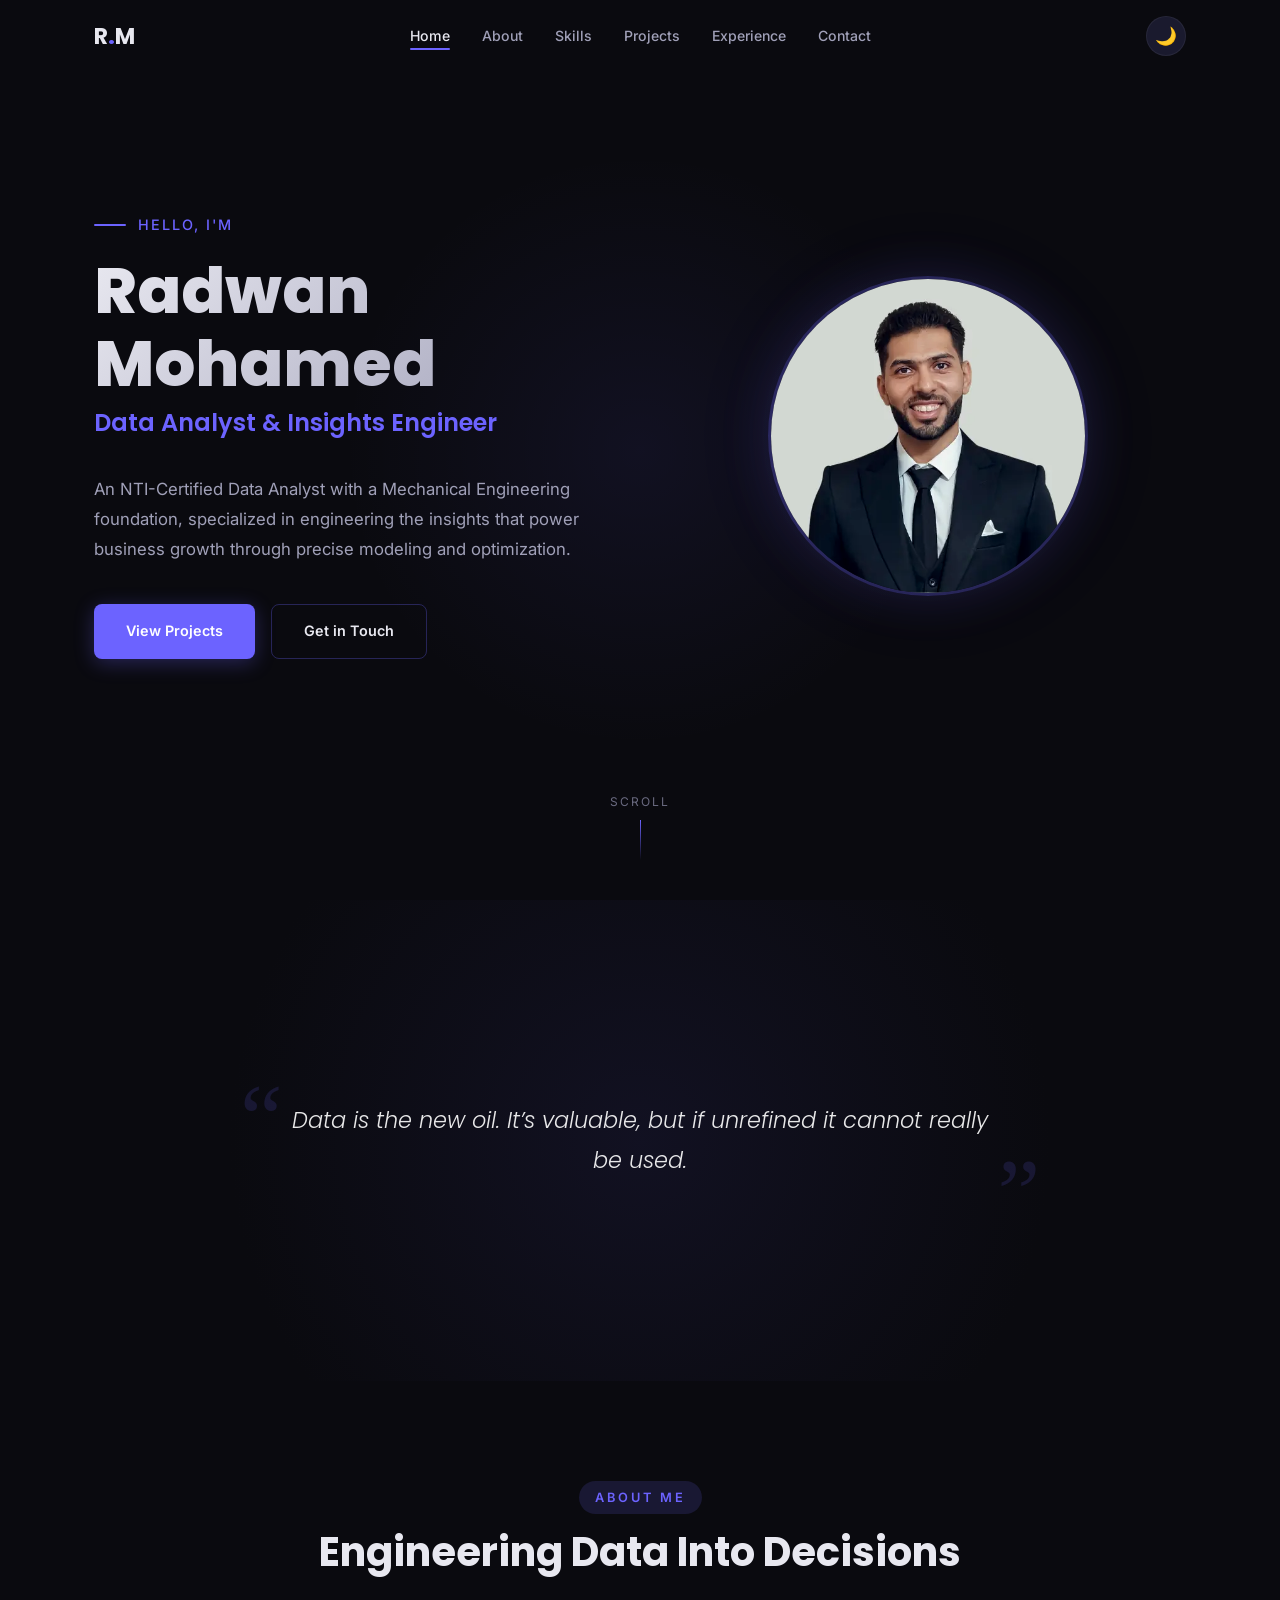
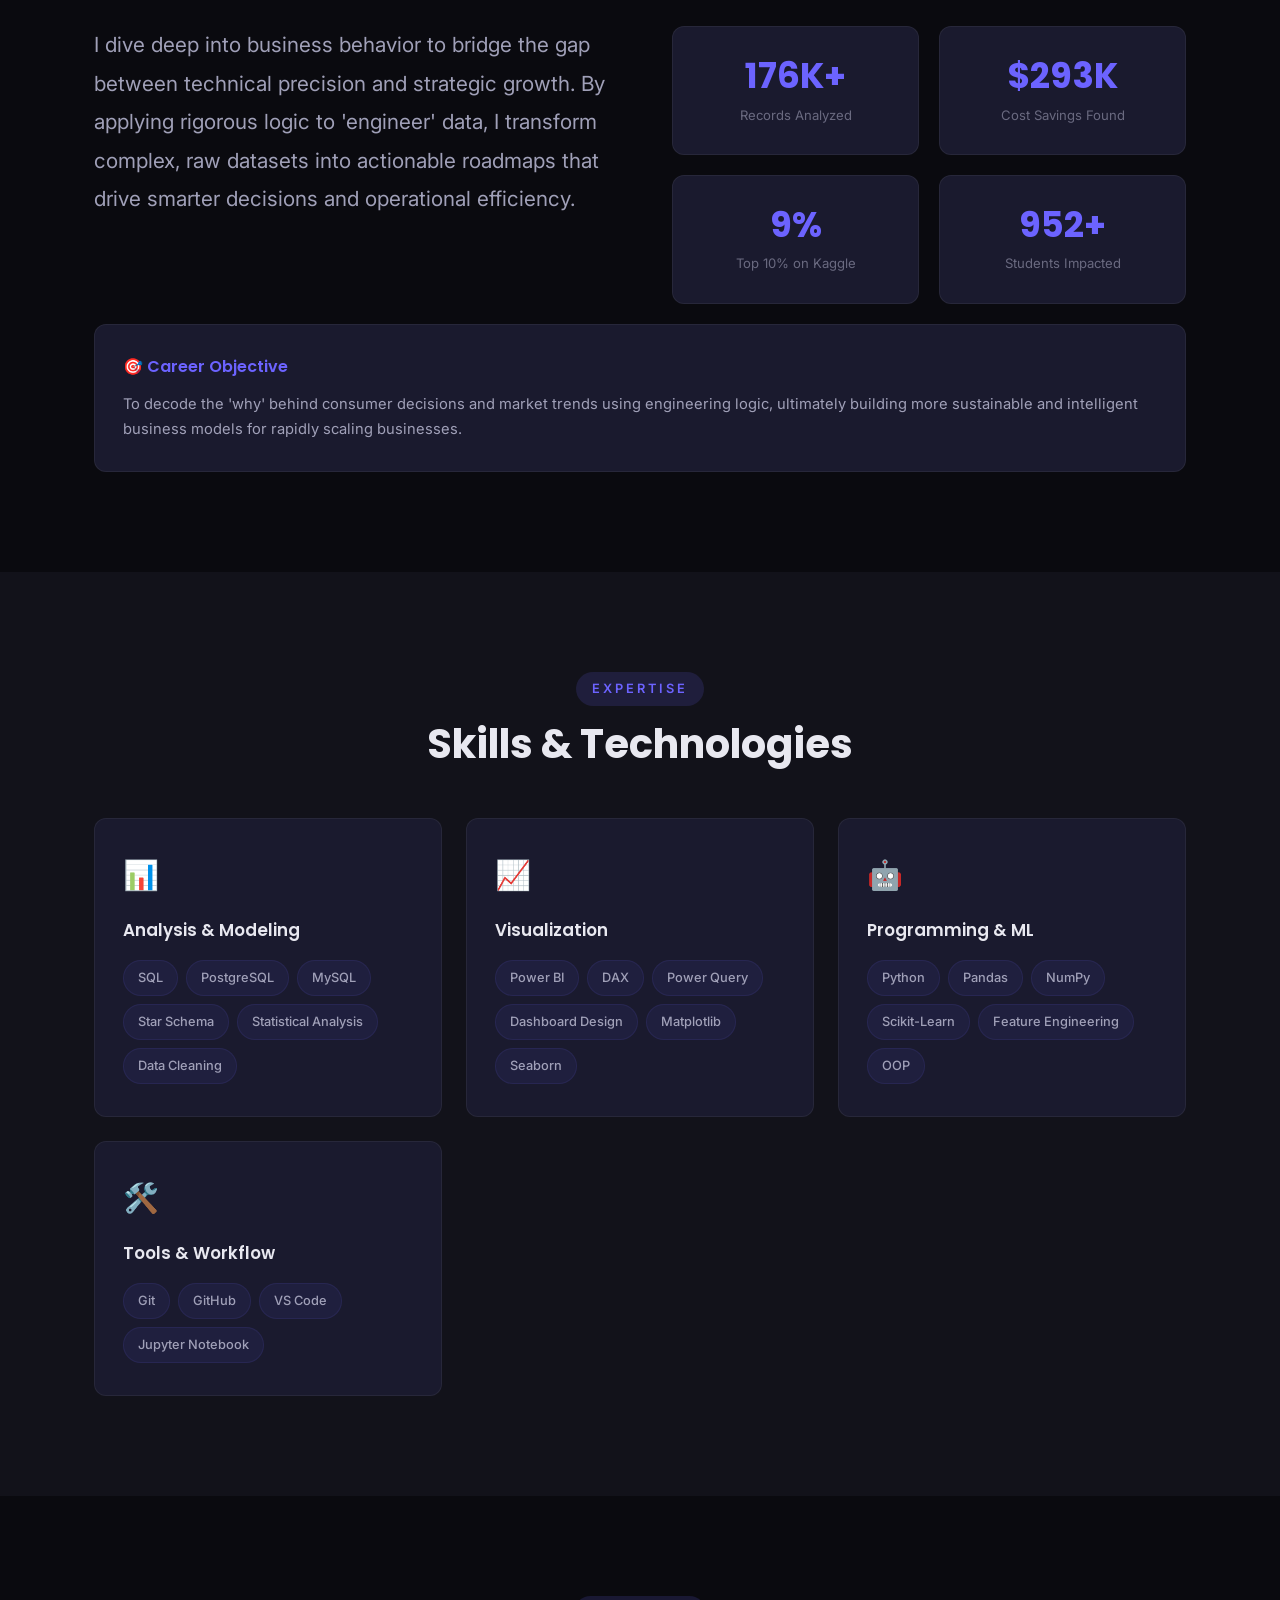
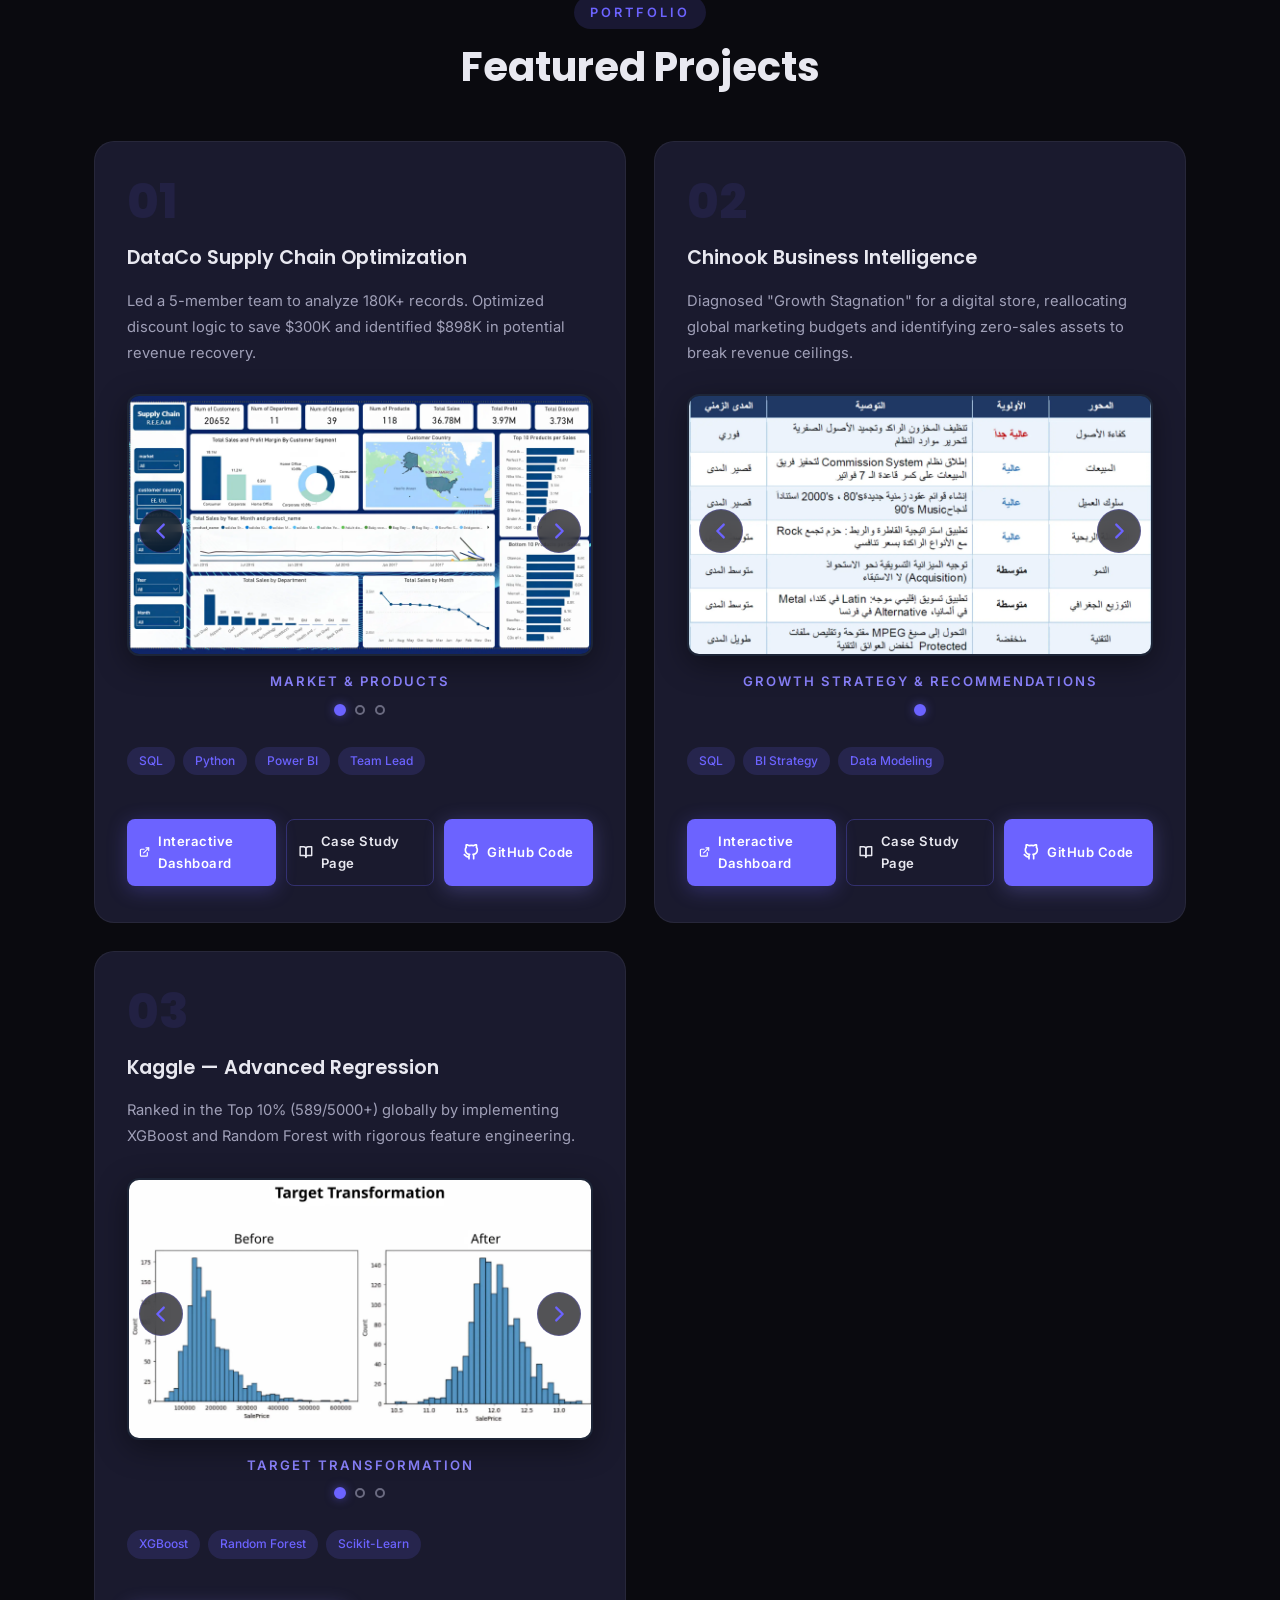
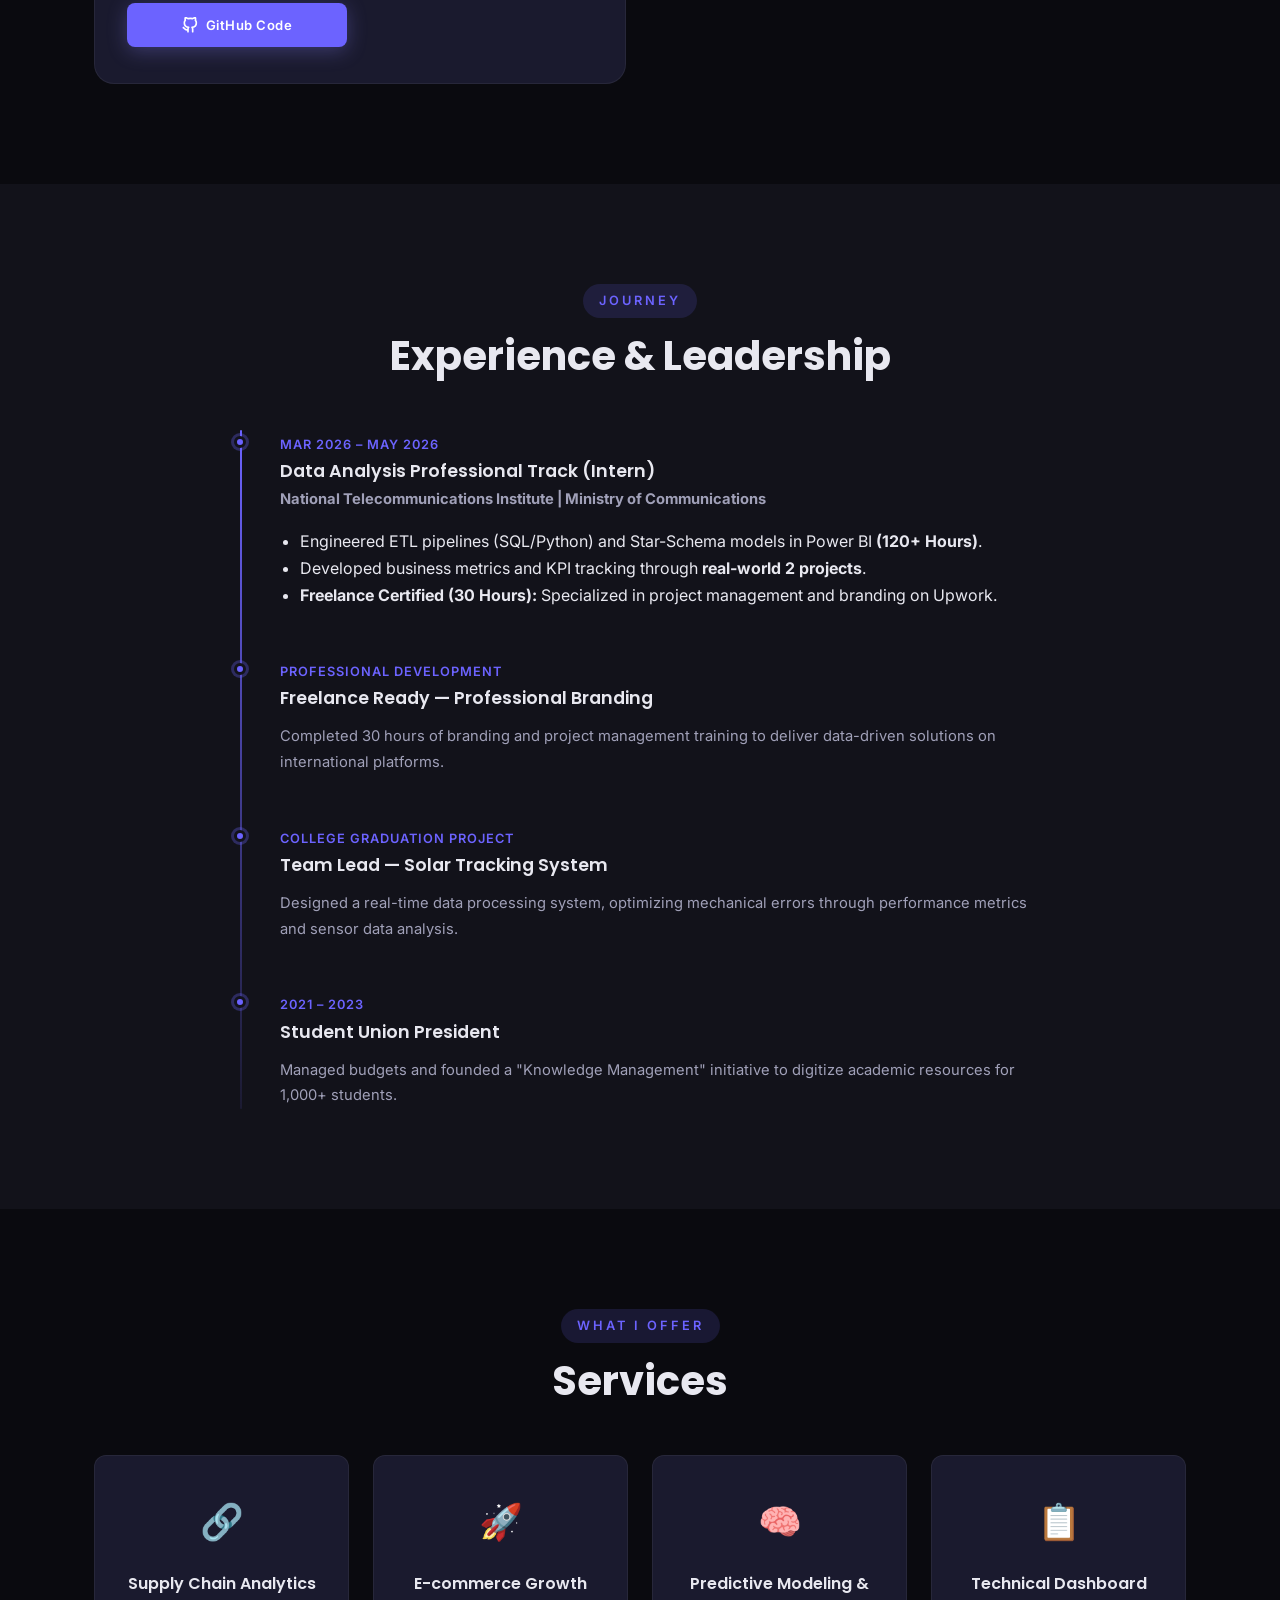
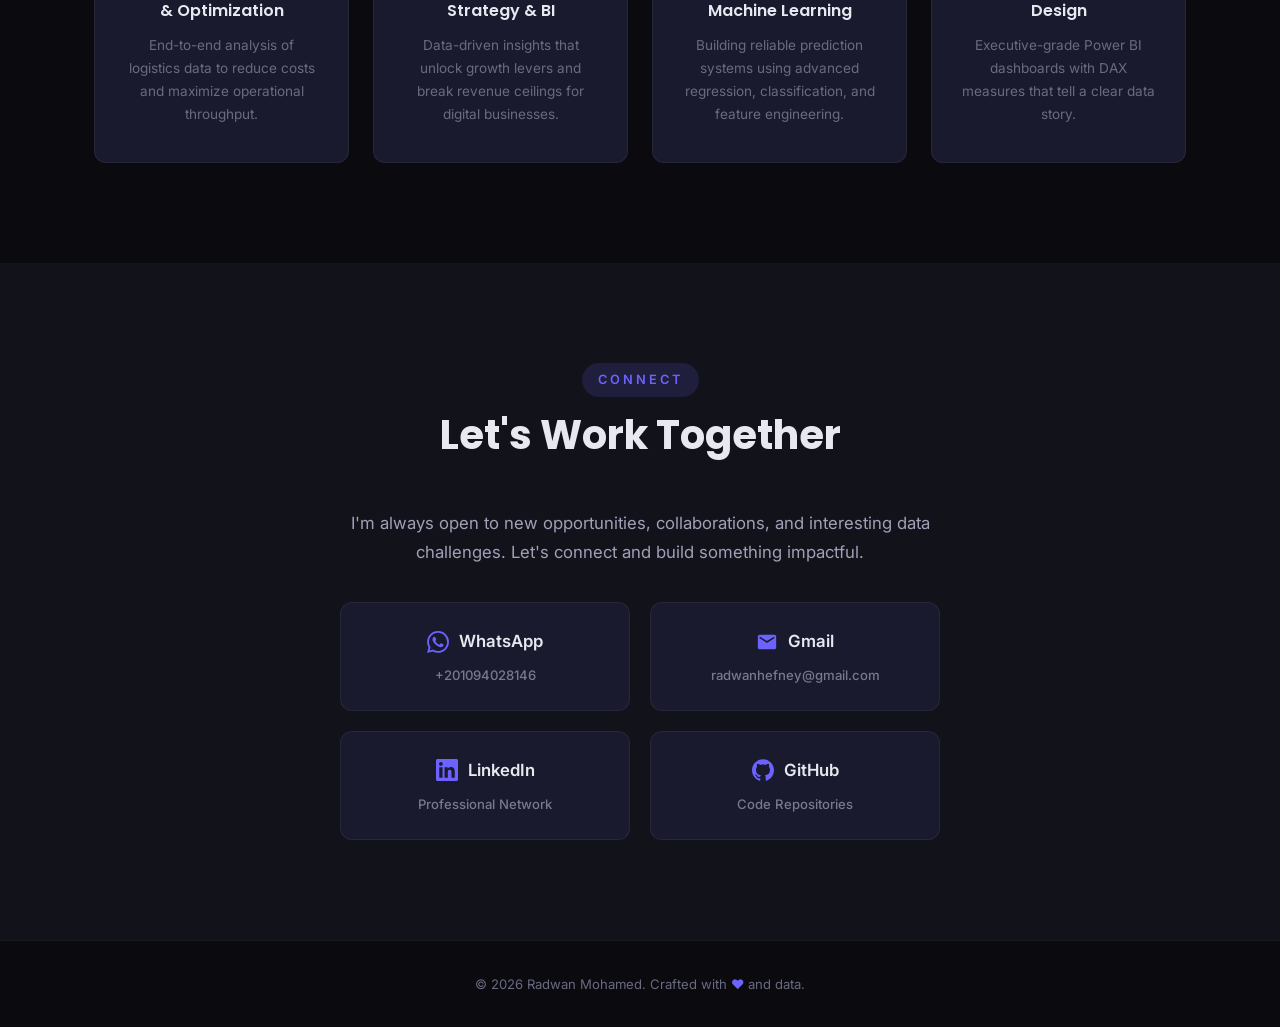
==== index.html @ c8b467b3 "DataCo landing page editing" ====
<!DOCTYPE html>
<html lang="en">

<head>
  <meta charset="UTF-8" />
  <meta name="viewport" content="width=device-width, initial-scale=1.0" />
  <title>Radwan Hefny</title>
  <meta name="description"
    content="Portfolio of Radwan Mohamed, an NTI-Certified Data Analyst specializing in supply chain optimization, business intelligence, and predictive modeling." />
  <link rel="preconnect" href="https://fonts.googleapis.com" />
  <link rel="preconnect" href="https://fonts.gstatic.com" crossorigin />
  <link
    href="https://fonts.googleapis.com/css2?family=Inter:wght@400;500;600;700&family=Poppins:wght@600;700;800&display=swap"
    rel="stylesheet" />
  <link rel="stylesheet" href="css/style.css?v=3.0" />
  <script defer src="https://www.googletagmanager.com/gtag/js?id=G-DS6XKEZFKC"></script>
  <script>
    window.dataLayer = window.dataLayer || [];
    function gtag() { dataLayer.push(arguments); }
    gtag('js', new Date());

    gtag('config', 'G-DS6XKEZFKC');
  </script>
  <script type="text/javascript">
    (function (c, l, a, r, i, t, y) {
      c[a] = c[a] || function () { (c[a].q = c[a].q || []).push(arguments) };
      t = l.createElement(r); t.async = 1; t.src = "https://www.clarity.ms/tag/" + i;
      y = l.getElementsByTagName(r)[0]; y.parentNode.insertBefore(t, y);
    })(window, document, "clarity", "script", "wqo2myw53q");
  </script>
</head>

<body>
  <nav class="navbar" id="navbar">
    <div class="container">
      <a href="#home" class="nav-logo">R<span>.</span>M</a>
      <ul class="nav-links" id="navMenu">
        <li><a href="#home" class="active">Home</a></li>
        <li><a href="#about">About</a></li>
        <li><a href="#skills">Skills</a></li>
        <li><a href="#projects">Projects</a></li>
        <li><a href="#experience">Experience</a></li>
        <li><a href="#contact">Contact</a></li>
      </ul>
      <div class="nav-actions">
        <button class="theme-toggle" id="themeToggle" aria-label="Toggle Theme">
          <span class="moon-icon">🌙</span>
          <span class="sun-icon">☀️</span>
        </button>
        <button class="nav-toggle" id="navToggle" aria-label="Toggle navigation">
          <span></span><span></span><span></span>
        </button>
      </div>
    </div>
  </nav>

  <main>

    <section class="hero section" id="home">
      <div class="hero-bg-glow"></div>
      <div class="container">
        <div class="hero-grid">
          <div class="hero-content">
            <p class="hero-greeting">Hello, I'm</p>
            <h1 class="hero-name">Radwan Mohamed</h1>
            <p class="hero-title">Data Analyst &amp; Insights Engineer</p>
            <p class="hero-desc">An NTI-Certified Data Analyst with a Mechanical Engineering foundation, specialized in
              engineering the insights that power business growth through precise modeling and optimization.</p>
            <div class="hero-buttons">
              <a href="#projects" class="btn btn-primary">View Projects</a>
              <a href="#contact" class="btn btn-outline">Get in Touch</a>
            </div>
          </div>
          <div class="hero-image-wrapper">
            <div class="hero-image-frame">
              <img src="images/profile.webp" alt="Radwan Mohamed — Data Analyst" class="hero-image" fetchpriority="high"
                decoding="async" />
            </div>
            <div class="hero-image-glow"></div>
          </div>
        </div>
      </div>
      <div class="hero-scroll-indicator">
        <span>Scroll</span>
        <div class="scroll-line"></div>
      </div>
    </section>

    <section class="quote-section reveal">
      <div class="container">
        <blockquote class="quote-block">
          <span class="quote-mark left">“</span>
          <p>Data is the new oil. It’s valuable, but if unrefined it cannot really be used.</p>
          <span class="quote-mark right">”</span>
        </blockquote>
      </div>
    </section>

    <section class="section" id="about">
      <div class="container">
        <div class="section-header reveal">
          <span class="section-label">About Me</span>
          <h2 class="section-title">Engineering Data Into Decisions</h2>
        </div>
        <div class="about-grid">
          <div class="about-text reveal">
            <p>I dive deep into business behavior to bridge the gap between technical precision and strategic growth. By
              applying rigorous logic to 'engineer' data, I transform complex, raw datasets into actionable roadmaps
              that drive smarter decisions and operational efficiency.</p>
          </div>
          <div class="about-stats reveal" data-stagger>
            <div class="stat-card">
              <span class="stat-number" data-count="180" data-suffix="K+">0</span>
              <span class="stat-label">Records Analyzed</span>
            </div>
            <div class="stat-card">
              <span class="stat-number" data-count="300" data-prefix="$" data-suffix="K">0</span>
              <span class="stat-label">Cost Savings Found</span>
            </div>
            <div class="stat-card">
              <span class="stat-number" data-count="10" data-suffix="%">0</span>
              <span class="stat-label">Top 10% on Kaggle</span>
            </div>
            <div class="stat-card">
              <span class="stat-number" data-count="1000" data-suffix="+">0</span>
              <span class="stat-label">Students Impacted</span>
            </div>
          </div>
          <div class="about-objective reveal">
            <h3>🎯 Career Objective</h3>
            <p>To decode the 'why' behind consumer decisions and market trends using engineering logic, ultimately
              building more sustainable and intelligent business models for rapidly scaling businesses.</p>
          </div>
        </div>
      </div>
    </section>

    <section class="section" id="skills">
      <div class="container">
        <div class="section-header reveal">
          <span class="section-label">Expertise</span>
          <h2 class="section-title">Skills & Technologies</h2>
        </div>
        <div class="skills-grid" data-stagger>
          <div class="skill-category reveal">
            <span class="skill-icon">📊</span>
            <h3>Analysis & Modeling</h3>
            <div class="skill-tags">
              <span class="skill-tag">SQL</span>
              <span class="skill-tag">PostgreSQL</span>
              <span class="skill-tag">MySQL</span>
              <span class="skill-tag">Star Schema</span>
              <span class="skill-tag">Statistical Analysis</span>
              <span class="skill-tag">Data Cleaning</span>
            </div>
          </div>
          <div class="skill-category reveal">
            <span class="skill-icon">📈</span>
            <h3>Visualization</h3>
            <div class="skill-tags">
              <span class="skill-tag">Power BI</span>
              <span class="skill-tag">DAX</span>
              <span class="skill-tag">Power Query</span>
              <span class="skill-tag">Dashboard Design</span>
              <span class="skill-tag">Matplotlib</span>
              <span class="skill-tag">Seaborn</span>
            </div>
          </div>
          <div class="skill-category reveal">
            <span class="skill-icon">🤖</span>
            <h3>Programming & ML</h3>
            <div class="skill-tags">
              <span class="skill-tag">Python</span>
              <span class="skill-tag">Pandas</span>
              <span class="skill-tag">NumPy</span>
              <span class="skill-tag">Scikit-Learn</span>
              <span class="skill-tag">Feature Engineering</span>
              <span class="skill-tag">OOP</span>
            </div>
          </div>
          <div class="skill-category reveal">
            <span class="skill-icon">🛠️</span>
            <h3>Tools & Workflow</h3>
            <div class="skill-tags">
              <span class="skill-tag">Git</span>
              <span class="skill-tag">GitHub</span>
              <span class="skill-tag">VS Code</span>
              <span class="skill-tag">Jupyter Notebook</span>
            </div>
          </div>
        </div>
      </div>
    </section>

    <section class="section" id="projects">
      <div class="container">
        <div class="section-header reveal">
          <span class="section-label">Portfolio</span>
          <h2 class="section-title">Featured Projects</h2>
        </div>
        <div class="projects-grid" data-stagger>
          <div class="project-card project-card--featured reveal">
            <span class="project-number">01</span>
            <h3>DataCo Supply Chain Optimization</h3>
            <p>Led a 5-member team to analyze 180K+ records. Optimized discount logic to save $300K and identified $898K
              in potential revenue recovery.</p>
            <div class="dashboard-carousel" id="dashboardCarousel">
              <button class="carousel-arrow carousel-arrow--prev" id="carouselPrev" aria-label="Previous dashboard">
                <svg viewBox="0 0 24 24" fill="none" xmlns="http://www.w3.org/2000/svg">
                  <path d="M15 19l-7-7 7-7" stroke="currentColor" stroke-width="2.5" stroke-linecap="round"
                    stroke-linejoin="round" />
                </svg>
              </button>
              <div class="carousel-viewport">
                <div class="carousel-slide active" data-slide="0">
                  <img src="images/customers.webp" alt="DataCo Dashboard — Market & Products Analysis" width="1920"
                    height="1080" loading="lazy" />
                </div>
                <div class="carousel-slide" data-slide="1">
                  <img src="images/sales.webp" alt="DataCo Dashboard — Sales & Profit Breakdown" width="1920"
                    height="1080" loading="lazy" />
                </div>
                <div class="carousel-slide" data-slide="2">
                  <img src="images/shipping.webp" alt="DataCo Dashboard — Shipping & Orders Analysis" width="1920"
                    height="1080" loading="lazy" />
                </div>
              </div>
              <button class="carousel-arrow carousel-arrow--next" id="carouselNext" aria-label="Next dashboard">
                <svg viewBox="0 0 24 24" fill="none" xmlns="http://www.w3.org/2000/svg">
                  <path d="M9 5l7 7-7 7" stroke="currentColor" stroke-width="2.5" stroke-linecap="round"
                    stroke-linejoin="round" />
                </svg>
              </button>
              <span class="carousel-label" id="carouselLabel"
                data-labels='["Market & Products", "Sales & Profit", "Shipping & Orders"]'>Market & Products</span>
              <div class="carousel-dots" id="carouselDots">
                <button class="carousel-dot active" data-dot="0" aria-label="Slide 1"></button>
                <button class="carousel-dot" data-dot="1" aria-label="Slide 2"></button>
                <button class="carousel-dot" data-dot="2" aria-label="Slide 3"></button>
              </div>
            </div>
            <div class="project-tags">
              <span class="project-tag">SQL</span>
              <span class="project-tag">Python</span>
              <span class="project-tag">Power BI</span>
              <span class="project-tag">Team Lead</span>
            </div>
            <div class="project-buttons-row">
                <a href="https://app.powerbi.com/view?r=eyJrIjoiYTQxYzkzZjUtZmZmZi00ZWVjLWFhZmMtZWIwODY0NWE2OTA4IiwidCI6IjJiYjZlNWJjLWMxMDktNDdmYi05NDMzLWMxYzZmNGZhMzNmZiIsImMiOjl9&pageName=1d48baa56d1424541090" class="btn btn-primary"
                  aria-label="View DataCo Interactive Dashboard">
                <svg width="16" height="16" viewBox="0 0 24 24" fill="none" stroke="currentColor" stroke-width="2.5"
                  stroke-linecap="round" stroke-linejoin="round">
                  <path d="M18 13v6a2 2 0 0 1-2 2H5a2 2 0 0 1-2-2V8a2 2 0 0 1 2-2h6" />
                  <polyline points="15 3 21 3 21 9" />
                  <line x1="10" y1="14" x2="21" y2="3" />
                </svg>
                Interactive Dashboard
              </a>
              <a href="dataco.html" class="btn btn-outline"
                aria-label="View DataCo Case Study Page">
                <svg width="16" height="16" viewBox="0 0 24 24" fill="none" stroke="currentColor" stroke-width="2.5"
                  stroke-linecap="round" stroke-linejoin="round">
                  <path d="M2 3h6a4 4 0 0 1 4 4v14a3 3 0 0 0-3-3H2z" />
                  <path d="M22 3h-6a4 4 0 0 0-4 4v14a3 3 0 0 1 3-3h7z" />
                </svg>
                Case Study Page
              </a>
              <a href="https://github.com/radwanhefny/DataCo-Smart-Supply-Chain-for-Big-Data-Analysis" target="_blank"
                rel="noopener noreferrer" class="btn btn-code"
                aria-label="View DataCo GitHub Code">
                <svg width="16" height="16" viewBox="0 0 24 24" fill="none" stroke="currentColor" stroke-width="2.5"
                  stroke-linecap="round" stroke-linejoin="round">
                  <path d="M9 19c-5 1.5-5-2.5-7-3m14 6v-3.87a3.37 3.37 0 0 0-.94-2.61c3.14-.35 6.44-1.54 6.44-7A5.44 5.44 0 0 0 20 4.77 5.07 5.07 0 0 0 19.91 1S18.73.65 16 2.48a13.38 13.38 0 0 0-7 0C6.27.65 5.09 1 5.09 1A5.07 5.07 0 0 0 5 4.77a5.44 5.44 0 0 0-1.5 3.78c0 5.42 3.3 6.61 6.44 7A3.37 3.37 0 0 0 9 18.13V22" />
                </svg>
                GitHub Code
              </a>
            </div>
          </div>
          <div class="project-card reveal">
            <span class="project-number">02</span>
            <h3>Chinook Business Intelligence</h3>
            <p>Diagnosed "Growth Stagnation" for a digital store, reallocating global marketing budgets and identifying
              zero-sales assets to break revenue ceilings.</p>

            <div class="dashboard-carousel">
              <button class="carousel-arrow carousel-arrow--prev" aria-label="Previous image">
                <svg viewBox="0 0 24 24" fill="none" xmlns="http://www.w3.org/2000/svg">
                  <path d="M15 19l-7-7 7-7" stroke="currentColor" stroke-width="2.5" stroke-linecap="round"
                    stroke-linejoin="round" />
                </svg>
              </button>
              <div class="carousel-viewport">
                <div class="carousel-slide active">
                  <img src="images/chinook.webp" alt="Chinook BI Recommendations — Growth Strategy" />
                </div>
              </div>
              <button class="carousel-arrow carousel-arrow--next" aria-label="Next image">
                <svg viewBox="0 0 24 24" fill="none" xmlns="http://www.w3.org/2000/svg">
                  <path d="M9 5l7 7-7 7" stroke="currentColor" stroke-width="2.5" stroke-linecap="round"
                    stroke-linejoin="round" />
                </svg>
              </button>
              <span class="carousel-label" data-labels='["Growth Strategy & Recommendations"]'>Growth Strategy &
                Recommendations</span>
              <div class="carousel-dots">
                <button class="carousel-dot active" data-dot="0" aria-label="Slide 1"></button>
              </div>
            </div>

            <div class="project-tags">
              <span class="project-tag">SQL</span>
              <span class="project-tag">BI Strategy</span>
              <span class="project-tag">Data Modeling</span>
            </div>
            <div class="project-buttons-row">
              <a href="#" class="btn btn-primary"
                aria-label="View Chinook Interactive Dashboard">
                <svg width="16" height="16" viewBox="0 0 24 24" fill="none" stroke="currentColor" stroke-width="2.5"
                  stroke-linecap="round" stroke-linejoin="round">
                  <path d="M18 13v6a2 2 0 0 1-2 2H5a2 2 0 0 1-2-2V8a2 2 0 0 1 2-2h6" />
                  <polyline points="15 3 21 3 21 9" />
                  <line x1="10" y1="14" x2="21" y2="3" />
                </svg>
                Interactive Dashboard
              </a>
              <a href="chinook.html" class="btn btn-outline"
                aria-label="View Chinook Case Study Page">
                <svg width="16" height="16" viewBox="0 0 24 24" fill="none" stroke="currentColor" stroke-width="2.5"
                  stroke-linecap="round" stroke-linejoin="round">
                  <path d="M2 3h6a4 4 0 0 1 4 4v14a3 3 0 0 0-3-3H2z" />
                  <path d="M22 3h-6a4 4 0 0 0-4 4v14a3 3 0 0 1 3-3h7z" />
                </svg>
                Case Study Page
              </a>
              <a href="https://github.com/radwanhefny/Chinook" target="_blank"
                rel="noopener noreferrer" class="btn btn-code"
                aria-label="View Chinook GitHub Code">
                <svg width="16" height="16" viewBox="0 0 24 24" fill="none" stroke="currentColor" stroke-width="2.5"
                  stroke-linecap="round" stroke-linejoin="round">
                  <path d="M9 19c-5 1.5-5-2.5-7-3m14 6v-3.87a3.37 3.37 0 0 0-.94-2.61c3.14-.35 6.44-1.54 6.44-7A5.44 5.44 0 0 0 20 4.77 5.07 5.07 0 0 0 19.91 1S18.73.65 16 2.48a13.38 13.38 0 0 0-7 0C6.27.65 5.09 1 5.09 1A5.07 5.07 0 0 0 5 4.77a5.44 5.44 0 0 0-1.5 3.78c0 5.42 3.3 6.61 6.44 7A3.37 3.37 0 0 0 9 18.13V22" />
                </svg>
                GitHub Code
              </a>
            </div>
          </div>
          <div class="project-card reveal">
            <span class="project-number">03</span>
            <h3>Kaggle — Advanced Regression</h3>
            <p>Ranked in the Top 10% (589/5000+) globally by implementing XGBoost and Random Forest with rigorous
              feature
              engineering.</p>

            <div class="dashboard-carousel">
              <button class="carousel-arrow carousel-arrow--prev" aria-label="Previous image">
                <svg viewBox="0 0 24 24" fill="none" xmlns="http://www.w3.org/2000/svg">
                  <path d="M15 19l-7-7 7-7" stroke="currentColor" stroke-width="2.5" stroke-linecap="round"
                    stroke-linejoin="round" />
                </svg>
              </button>
              <div class="carousel-viewport">
                <div class="carousel-slide active">
                  <img src="images/housing_dist.webp" alt="Target Variable Transformation - Housing Prices" />
                </div>
                <div class="carousel-slide">
                  <img src="images/housing_corr.webp" alt="Multicollinearity Reduction Heatmap" />
                </div>
                <div class="carousel-slide">
                  <img src="images/housing_features.webp" alt="Feature Correlation Analysis" />
                </div>
              </div>
              <button class="carousel-arrow carousel-arrow--next" aria-label="Next image">
                <svg viewBox="0 0 24 24" fill="none" xmlns="http://www.w3.org/2000/svg">
                  <path d="M9 5l7 7-7 7" stroke="currentColor" stroke-width="2.5" stroke-linecap="round"
                    stroke-linejoin="round" />
                </svg>
              </button>
              <span class="carousel-label"
                data-labels='["Target Transformation", "Multicollinearity Reduction", "Feature Correlations"]'>Target
                Transformation</span>
              <div class="carousel-dots">
                <button class="carousel-dot active" data-dot="0" aria-label="Slide 1"></button>
                <button class="carousel-dot" data-dot="1" aria-label="Slide 2"></button>
                <button class="carousel-dot" data-dot="2" aria-label="Slide 3"></button>
              </div>
            </div>

            <div class="project-tags">
              <span class="project-tag">XGBoost</span>
              <span class="project-tag">Random Forest</span>
              <span class="project-tag">Scikit-Learn</span>
            </div>
            <div class="project-buttons-row project-buttons-row--single">
              <a href="https://github.com/radwanhefny/House-Price-Advanced-Regression-Techniques" target="_blank"
                rel="noopener noreferrer" class="btn btn-code"
                aria-label="View House Prices GitHub Code">
                <svg width="16" height="16" viewBox="0 0 24 24" fill="none" stroke="currentColor" stroke-width="2.5"
                  stroke-linecap="round" stroke-linejoin="round">
                  <path d="M9 19c-5 1.5-5-2.5-7-3m14 6v-3.87a3.37 3.37 0 0 0-.94-2.61c3.14-.35 6.44-1.54 6.44-7A5.44 5.44 0 0 0 20 4.77 5.07 5.07 0 0 0 19.91 1S18.73.65 16 2.48a13.38 13.38 0 0 0-7 0C6.27.65 5.09 1 5.09 1A5.07 5.07 0 0 0 5 4.77a5.44 5.44 0 0 0-1.5 3.78c0 5.42 3.3 6.61 6.44 7A3.37 3.37 0 0 0 9 18.13V22" />
                </svg>
                GitHub Code
              </a>
            </div>
          </div>
        </div>
      </div>
    </section>

    <section class="section" id="experience">
      <div class="container">
        <div class="section-header reveal">
          <span class="section-label">Journey</span>
          <h2 class="section-title">Experience & Leadership</h2>
        </div>
        <div class="timeline">
          <div class="timeline-item reveal">
            <div class="timeline-dot"></div>
            <span class="timeline-date">Mar 2026 – May 2026</span>
            <h3>Data Analysis Professional Track (Intern)</h3>
            <div class="experience-content">
              <p style="margin-top: -10px; margin-bottom: 15px;"><strong>National Telecommunications Institute |
                  Ministry
                  of Communications</strong></p>
              <ul style="list-style-type: disc; margin-left: 20px;">
                <li>Engineered ETL pipelines (SQL/Python) and Star-Schema models in Power BI <strong>(120+
                    Hours)</strong>.</li>
                <li>Developed business metrics and KPI tracking through <strong>real-world 2 projects</strong>.
                </li>
                <li><strong>Freelance Certified (30 Hours):</strong> Specialized in project management and branding on
                  Upwork.</li>
              </ul>
            </div>
          </div>

          <div class="timeline-item reveal">
            <div class="timeline-dot"></div>
            <span class="timeline-date">Professional Development</span>
            <h3>Freelance Ready — Professional Branding</h3>
            <p>Completed 30 hours of branding and project management training to deliver data-driven solutions on
              international platforms.</p>
          </div>

          <div class="timeline-item reveal">
            <div class="timeline-dot"></div>
            <span class="timeline-date">College Graduation Project</span>
            <h3>Team Lead — Solar Tracking System</h3>
            <p>Designed a real-time data processing system, optimizing mechanical errors through performance metrics and
              sensor data analysis.</p>
          </div>

          <div class="timeline-item reveal">
            <div class="timeline-dot"></div>
            <span class="timeline-date">2021 – 2023</span>
            <h3>Student Union President</h3>
            <p>Managed budgets and founded a "Knowledge Management" initiative to digitize academic resources for 1,000+
              students.</p>
          </div>
        </div>
      </div>
    </section>

    <section class="section" id="services">
      <div class="container">
        <div class="section-header reveal">
          <span class="section-label">What I Offer</span>
          <h2 class="section-title">Services</h2>
        </div>
        <div class="services-grid" data-stagger>
          <div class="service-card reveal">
            <span class="service-icon">🔗</span>
            <h3>Supply Chain Analytics & Optimization</h3>
            <p>End-to-end analysis of logistics data to reduce costs and maximize operational throughput.</p>
          </div>
          <div class="service-card reveal">
            <span class="service-icon">🚀</span>
            <h3>E-commerce Growth Strategy & BI</h3>
            <p>Data-driven insights that unlock growth levers and break revenue ceilings for digital businesses.</p>
          </div>
          <div class="service-card reveal">
            <span class="service-icon">🧠</span>
            <h3>Predictive Modeling & Machine Learning</h3>
            <p>Building reliable prediction systems using advanced regression, classification, and feature engineering.
            </p>
          </div>
          <div class="service-card reveal">
            <span class="service-icon">📋</span>
            <h3>Technical Dashboard Design</h3>
            <p>Executive-grade Power BI dashboards with DAX measures that tell a clear data story.</p>
          </div>
        </div>
      </div>
    </section>

    <section class="section" id="contact">
      <div class="container">
        <div class="section-header reveal">
          <span class="section-label">Connect</span>
          <h2 class="section-title">Let's Work Together</h2>
        </div>
        <div class="contact-content reveal">
          <p>I'm always open to new opportunities, collaborations, and interesting data challenges. Let's connect and
            build something impactful.</p>
          <div class="contact-links">
            <a href="https://wa.me/201094028146" target="_blank" rel="noopener noreferrer" class="contact-link"
              id="whatsapp-link-container" aria-label="Chat with me on WhatsApp">
              <div class="contact-link-main">
                <svg viewBox="0 0 24 24" xmlns="http://www.w3.org/2000/svg" fill="currentColor">
                  <path
                    d="M17.472 14.382c-.297-.149-1.758-.867-2.03-.967-.273-.099-.471-.148-.67.15-.197.297-.767.966-.94 1.164-.173.199-.347.223-.644.075-.297-.15-1.255-.463-2.39-1.475-.883-.788-1.48-1.761-1.653-2.059-.173-.297-.018-.458.13-.606.134-.133.298-.347.446-.52.149-.174.198-.298.298-.497.099-.198.05-.371-.025-.52-.075-.149-.669-1.612-.916-2.207-.242-.579-.487-.5-.669-.51a12.8 12.8 0 00-.57-.01c-.198 0-.52.074-.792.372-.272.297-1.04 1.016-1.04 2.479 0 1.462 1.065 2.875 1.213 3.074.149.198 2.096 3.2 5.077 4.487.709.306 1.262.489 1.694.625.712.227 1.36.195 1.871.118.571-.085 1.758-.719 2.006-1.413.248-.694.248-1.289.173-1.413-.074-.124-.272-.198-.57-.347m-5.421 7.403h-.004a9.87 9.87 0 01-5.031-1.378l-.361-.214-3.741.982.998-3.648-.235-.374a9.86 9.86 0 01-1.51-5.26c.001-5.45 4.436-9.884 9.888-9.884 2.64 0 5.122 1.03 6.988 2.898a9.825 9.825 0 012.893 6.994c-.003 5.45-4.437 9.884-9.885 9.884m8.413-18.297A11.815 11.815 0 0012.05 0C5.495 0 .16 5.335.157 11.892c0 2.096.547 4.142 1.588 5.945L.057 24l6.305-1.654a11.882 11.882 0 005.683 1.448h.005c6.554 0 11.89-5.335 11.893-11.893a11.821 11.821 0 00-3.48-8.413z" />
                </svg>
                <span>WhatsApp</span>
              </div>
              <div class="contact-secondary">
                <span>+201094028146</span>
                <button class="copy-btn" onclick="copyContactText(event, '+201094028146', 'whatsapp-tooltip')"
                  title="Copy Number">
                  <svg viewBox="0 0 24 24" fill="none" stroke="currentColor" stroke-width="2" stroke-linecap="round"
                    stroke-linejoin="round">
                    <rect x="9" y="9" width="13" height="13" rx="2" ry="2"></rect>
                    <path d="M5 15H4a2 2 0 0 1-2-2V4a2 2 0 0 1 2-2h9a2 2 0 0 1 2 2v1"></path>
                  </svg>
                </button>
              </div>
              <span class="contact-tooltip" id="whatsapp-tooltip">Fastest Response</span>
            </a>

            <a href="mailto:radwanhefney@gmail.com" class="contact-link" id="mail-link-container"
              aria-label="Send me an email at radwanhefny@gmail.com">
              <div class="contact-link-main">
                <svg viewBox="0 0 24 24" xmlns="http://www.w3.org/2000/svg" fill="currentColor">
                  <path
                    d="M20 4H4c-1.1 0-1.99.9-1.99 2L2 18c0 1.1.9 2 2 2h16c1.1 0 2-.9 2-2V6c0-1.1-.9-2-2-2zm0 4l-8 5-8-5V6l8 5 8-5v2z" />
                </svg>
                <span>Gmail</span>
              </div>
              <div class="contact-secondary">
                <span>radwanhefney@gmail.com</span>
                <button class="copy-btn" onclick="copyContactText(event, 'radwanhefney@gmail.com', 'copy-tooltip')"
                  title="Copy Email">
                  <svg viewBox="0 0 24 24" fill="none" stroke="currentColor" stroke-width="2" stroke-linecap="round"
                    stroke-linejoin="round">
                    <rect x="9" y="9" width="13" height="13" rx="2" ry="2"></rect>
                    <path d="M5 15H4a2 2 0 0 1-2-2V4a2 2 0 0 1 2-2h9a2 2 0 0 1 2 2v1"></path>
                  </svg>
                </button>
              </div>
              <span class="contact-tooltip" id="copy-tooltip">Click to copy email</span>
            </a>

            <a href="https://linkedin.com/in/radwanhefny" target="_blank" rel="noopener noreferrer" class="contact-link"
              aria-label="Connect with me on LinkedIn">
              <div class="contact-link-main">
                <svg viewBox="0 0 24 24" xmlns="http://www.w3.org/2000/svg" fill="currentColor">
                  <path
                    d="M20.447 20.452h-3.554v-5.569c0-1.328-.027-3.037-1.852-3.037-1.853 0-2.136 1.445-2.136 2.939v5.667H9.351V9h3.414v1.561h.046c.477-.9 1.637-1.85 3.37-1.85 3.601 0 4.267 2.37 4.267 5.455v6.286zM5.337 7.433a2.062 2.062 0 01-2.063-2.065 2.064 2.064 0 112.063 2.065zm1.782 13.019H3.555V9h3.564v11.452zM22.225 0H1.771C.792 0 0 .774 0 1.729v20.542C0 23.227.792 24 1.771 24h20.451C23.2 24 24 23.227 24 22.271V1.729C24 .774 23.2 0 22.222 0h.003z" />
                </svg>
                <span>LinkedIn</span>
              </div>
              <div class="contact-secondary">
                <span>Professional Network</span>
              </div>
              <span class="contact-tooltip">View LinkedIn Profile</span>
            </a>

            <a href="https://github.com/radwanhefny" target="_blank" rel="noopener noreferrer" class="contact-link"
              aria-label="Follow me on GitHub">
              <div class="contact-link-main">
                <svg viewBox="0 0 24 24" xmlns="http://www.w3.org/2000/svg" fill="currentColor">
                  <path
                    d="M12 .297c-6.63 0-12 5.373-12 12 0 5.303 3.438 9.8 8.205 11.385.6.113.82-.258.82-.577 0-.285-.01-1.04-.015-2.04-3.338.724-4.042-1.61-4.042-1.61C4.422 18.07 3.633 17.7 3.633 17.7c-1.087-.744.084-.729.084-.729 1.205.084 1.838 1.236 1.838 1.236 1.07 1.835 2.809 1.305 3.495.998.108-.776.417-1.305.76-1.605-2.665-.3-5.466-1.332-5.466-5.93 0-1.31.465-2.38 1.235-3.22-.135-.303-.54-1.523.105-3.176 0 0 1.005-.322 3.3 1.23.96-.267 1.98-.399 3-.405 1.02.006 2.04.138 3 .405 2.28-1.552 3.285-1.23 3.285-1.23.645 1.653.24 2.873.12 3.176.765.84 1.23 1.91 1.23 3.22 0 4.61-2.805 5.625-5.475 5.92.42.36.81 1.096.81 2.22 0 1.606-.015 2.896-.015 3.286 0 .315.21.69.825.57C20.565 22.092 24 17.592 24 12.297c0-6.627-5.373-12-12-12" />
                </svg>
                <span>GitHub</span>
              </div>
              <div class="contact-secondary">
                <span>Code Repositories</span>
              </div>
              <span class="contact-tooltip">View GitHub Repos</span>
            </a>
          </div>
        </div>
      </div>
  </main>

  <footer class="footer">
    <div class="container">
      <p>&copy; 2026 Radwan Mohamed. Crafted with <span>♥</span> and data.</p>
    </div>
  </footer>

  <script defer src="js/script.js"></script>
  <script>
    // 1. توليد أو استعادة ID ثابت للزائر (بصمة فريدة للجهاز)
    let visitorId = localStorage.getItem('unique_visitor_id');
    if (!visitorId) {
      visitorId = 'visitor_' + Math.random().toString(36).substr(2, 9);
      localStorage.setItem('unique_visitor_id', visitorId);
    }

    // إرسال البيانات لـ Clarity
    window.clarity("set", "VisitorID", visitorId);

    // 2. نوع الزائر
    window.clarity("set", "UserType", "Potential_Client");

    // 3. الاهتمام الرئيسي
    window.clarity("set", "Interest", "Data_Analysis_Projects");

    // 4. مصدر الزيارة
    if (document.referrer.includes("linkedin")) {
      window.clarity("set", "TrafficSource", "LinkedIn_Post");
    }

    // 5. هل تم تحميل السيرة الذاتية؟
    window.clarity("set", "CV_Downloaded", "No");

    // 6. تشغيل الفيديو (Video Playback)
    // يمكنك استدعاء هذا السطر عند الضغط على زر Play في فيديوهات CapCut/Canva
    window.clarity("set", "Video_Playback", "Not_Started");

    // 7. جودة الجلسة
    window.clarity("set", "SessionQuality", "High_Engagement");

    // 8. عمق التمرير (Scroll Depth)
    // سيتم تحديثه برمجياً ليعرف العميل لأي قسم وصل الزائر (مثلاً: 50% أو Section_Projects)
    window.clarity("set", "Scroll_Depth", "Top_of_Page");

    // 9. قطاع الجمهور
    window.clarity("set", "Audience_Segment", "Decision_Maker");

    // 10. تحليل النماذج (Form Analytics)
    // يعطيك مؤشر إذا كان الزائر بدأ في كتابة رسالة لك أم لا
    window.clarity("set", "Form_Status", "No_Interaction");
  </script>
</body>

</html>
---- css/style.css ----
/* ===== CSS Variables ===== */
:root {
  --bg-primary: #0a0a0f;
  --bg-secondary: #12121a;
  --bg-card: #1a1a2e;
  --bg-card-hover: #22223a;
  --accent: #6c63ff;
  --accent-light: #8b83ff;
  --accent-glow: rgba(108, 99, 255, 0.15);
  --accent-glow-strong: rgba(108, 99, 255, 0.3);
  --text-primary: #e8e8f0;
  --text-secondary: #a0a0b8;
  --text-muted: #6a6a80;
  --border: rgba(255, 255, 255, 0.06);
  --border-hover: rgba(108, 99, 255, 0.3);
  --gradient-accent: linear-gradient(135deg, #6c63ff 0%, #a78bfa 100%);
  --gradient-bg: linear-gradient(180deg, #0a0a0f 0%, #0f0f1a 100%);
  --shadow-sm: 0 2px 8px rgba(0, 0, 0, 0.3);
  --shadow-md: 0 8px 30px rgba(0, 0, 0, 0.4);
  --shadow-lg: 0 16px 60px rgba(0, 0, 0, 0.5);
  --shadow-glow: 0 0 40px rgba(108, 99, 255, 0.1);
  --radius-sm: 8px;
  --radius-md: 12px;
  --radius-lg: 20px;
  --transition: 0.3s cubic-bezier(0.4, 0, 0.2, 1);
  --font-heading: 'Poppins', sans-serif;
  --font-body: 'Inter', sans-serif;
  --nav-height: 72px;
}

/* ===== Light Mode Overrides ===== */
body.light-mode {
  --bg-primary: #f8f9fa;
  --bg-secondary: #ffffff;
  --bg-card: #ffffff;
  --bg-card-hover: #f1f3f5;
  --text-primary: #1a1a2e;
  --text-secondary: #495057;
  --text-muted: #6c757d;
  --border: rgba(0, 0, 0, 0.08);
  --border-hover: rgba(108, 99, 255, 0.4);
  --gradient-bg: linear-gradient(180deg, #f8f9fa 0%, #e9ecef 100%);
  --shadow-sm: 0 2px 8px rgba(0, 0, 0, 0.05);
  --shadow-md: 0 8px 30px rgba(0, 0, 0, 0.08);
  --shadow-lg: 0 16px 60px rgba(0, 0, 0, 0.12);
  --shadow-glow: 0 0 40px rgba(108, 99, 255, 0.05);
}


/* ===== Reset & Base ===== */
*,
*::before,
*::after {
  margin: 0;
  padding: 0;
  box-sizing: border-box;
}

html {
  scroll-behavior: smooth;
  scroll-padding-top: var(--nav-height);
  font-size: 16px;
}

body {
  font-family: var(--font-body);
  background: var(--bg-primary);
  color: var(--text-primary);
  line-height: 1.7;
  overflow-x: hidden;
  -webkit-font-smoothing: antialiased;
}

a {
  color: var(--accent);
  text-decoration: none;
  transition: color var(--transition);
}

a:hover {
  color: var(--accent-light);
}

img {
  max-width: 100%;
  display: block;
}

ul {
  list-style: none;
}

.container {
  width: 100%;
  max-width: 1140px;
  margin: 0 auto;
  padding: 0 24px;
}

/* ===== Section Base ===== */
.section {
  padding: 100px 0;
  position: relative;
}

.section-header {
  text-align: center;
  margin-bottom: 48px;
}

.section-label {
  display: inline-block;
  font-family: var(--font-body);
  font-size: 0.8rem;
  font-weight: 600;
  letter-spacing: 3px;
  text-transform: uppercase;
  color: var(--accent);
  margin-bottom: 12px;
  position: relative;
  padding: 6px 16px;
  background: var(--accent-glow);
  border-radius: 20px;
}

.section-title {
  font-family: var(--font-heading);
  font-size: clamp(1.8rem, 4vw, 2.5rem);
  font-weight: 700;
  color: var(--text-primary);
  line-height: 1.3;
}

/* ===== Navigation ===== */
.navbar {
  position: fixed;
  top: 0;
  left: 0;
  width: 100%;
  height: var(--nav-height);
  z-index: 1000;
  transition: background var(--transition), box-shadow var(--transition);
  background: transparent;
}

.navbar.scrolled {
  background: rgba(10, 10, 15, 0.85);
  backdrop-filter: blur(20px);
  -webkit-backdrop-filter: blur(20px);
  box-shadow: 0 1px 0 var(--border);
}

.navbar .container {
  display: flex;
  align-items: center;
  justify-content: space-between;
  height: 100%;
}

.nav-actions {
  display: flex;
  align-items: center;
  gap: 20px;
}

/* ===== Theme Toggle ===== */
.theme-toggle {
  background: var(--bg-card);
  border: 1px solid var(--border);
  color: var(--text-primary);
  width: 40px;
  height: 40px;
  border-radius: 50%;
  display: flex;
  align-items: center;
  justify-content: center;
  cursor: pointer;
  transition: all var(--transition);
  font-size: 1.1rem;
}

.theme-toggle:hover {
  border-color: var(--accent);
  color: var(--accent);
  transform: rotate(15deg);
  box-shadow: var(--shadow-glow);
}

.theme-toggle .sun-icon {
  display: none;
}

body.light-mode .theme-toggle .sun-icon {
  display: block;
}

body.light-mode .theme-toggle .moon-icon {
  display: none;
}


.nav-logo {
  font-family: var(--font-heading);
  font-size: 1.4rem;
  font-weight: 700;
  color: var(--text-primary);
}

.nav-logo span {
  color: var(--accent);
}

.nav-links {
  display: flex;
  gap: 32px;
}

.nav-links a {
  font-size: 0.88rem;
  font-weight: 500;
  color: var(--text-secondary);
  position: relative;
  padding: 4px 0;
  transition: color var(--transition);
}

.nav-links a::after {
  content: '';
  position: absolute;
  bottom: -2px;
  left: 0;
  width: 0;
  height: 2px;
  background: var(--accent);
  border-radius: 2px;
  transition: width var(--transition);
}

.nav-links a:hover,
.nav-links a.active {
  color: var(--text-primary);
}

.nav-links a:hover::after,
.nav-links a.active::after {
  width: 100%;
}

.nav-toggle {
  display: none;
  flex-direction: column;
  gap: 5px;
  cursor: pointer;
  background: none;
  border: none;
  padding: 4px;
}

.nav-toggle span {
  display: block;
  width: 24px;
  height: 2px;
  background: var(--text-primary);
  border-radius: 2px;
  transition: var(--transition);
}

.nav-toggle.active span:nth-child(1) {
  transform: rotate(45deg) translate(5px, 5px);
}

.nav-toggle.active span:nth-child(2) {
  opacity: 0;
}

.nav-toggle.active span:nth-child(3) {
  transform: rotate(-45deg) translate(5px, -5px);
}

/* ===== Hero Section ===== */
.hero {
  min-height: 100vh;
  display: flex;
  align-items: center;
  position: relative;
  overflow: hidden;
  padding-top: var(--nav-height);
}

.hero-bg-glow {
  position: absolute;
  width: 600px;
  height: 600px;
  border-radius: 50%;
  background: radial-gradient(circle, rgba(108, 99, 255, 0.08) 0%, transparent 70%);
  top: 50%;
  left: 50%;
  transform: translate(-50%, -50%);
  pointer-events: none;
  animation: pulseGlow 6s ease-in-out infinite;
}

@keyframes pulseGlow {

  0%,
  100% {
    opacity: 0.6;
    transform: translate(-50%, -50%) scale(1);
  }

  50% {
    opacity: 1;
    transform: translate(-50%, -50%) scale(1.15);
  }
}

.hero-grid {
  display: grid;
  grid-template-columns: 1fr 1fr;
  gap: 60px;
  align-items: center;
  position: relative;
  z-index: 1;
}

.hero-content {
  position: relative;
  z-index: 1;
  max-width: 720px;
}

/* ===== Hero Image ===== */
.hero-image-wrapper {
  display: flex;
  justify-content: center;
  align-items: center;
  position: relative;
}

.hero-image-frame {
  width: 320px;
  height: 320px;
  border-radius: 50%;
  overflow: hidden;
  border: 3px solid var(--border-hover);
  box-shadow: 0 0 50px rgba(108, 99, 255, 0.15), 0 0 100px rgba(108, 99, 255, 0.05);
  position: relative;
  z-index: 2;
  transition: all 0.5s ease;
}

.hero-image-frame:hover {
  border-color: var(--accent);
  transform: scale(1.03);
  box-shadow: 0 0 60px rgba(108, 99, 255, 0.25), 0 0 120px rgba(108, 99, 255, 0.1);
}

.hero-image {
  width: 100%;
  height: 100%;
  object-fit: cover;
  object-position: center top;
  filter: grayscale(10%) contrast(1.05);
  transition: filter 0.5s ease;
}

.hero-image-frame:hover .hero-image {
  filter: grayscale(0%) contrast(1.1);
}

.hero-image-glow {
  position: absolute;
  width: 340px;
  height: 340px;
  border-radius: 50%;
  background: radial-gradient(circle, rgba(108, 99, 255, 0.12) 0%, transparent 70%);
  top: 50%;
  left: 50%;
  transform: translate(-50%, -50%);
  z-index: 1;
  animation: pulseGlow 6s ease-in-out infinite;
}

.hero-greeting {
  font-size: 0.9rem;
  font-weight: 500;
  color: var(--accent);
  letter-spacing: 2px;
  text-transform: uppercase;
  margin-bottom: 16px;
  display: flex;
  align-items: center;
  gap: 12px;
}

.hero-greeting::before {
  content: '';
  width: 32px;
  height: 2px;
  background: var(--accent);
  border-radius: 2px;
}

.hero-name {
  font-family: var(--font-heading);
  font-size: clamp(2.5rem, 6vw, 4rem);
  font-weight: 800;
  line-height: 1.15;
  margin-bottom: 2px;
  background: linear-gradient(135deg, var(--text-primary) 0%, var(--text-secondary) 100%);
  -webkit-background-clip: text;
  -webkit-text-fill-color: transparent;
  background-clip: text;
}

.hero-title {
  font-family: var(--font-heading);
  font-size: clamp(1.1rem, 2.5vw, 1.5rem);
  font-weight: 600;
  color: var(--accent);
  margin-bottom: 30px;
}

.hero-desc {
  font-size: 1.05rem;
  color: var(--text-secondary);
  max-width: 560px;
  margin-bottom: 40px;
  line-height: 1.8;
}

.hero-buttons {
  display: flex;
  gap: 16px;
  flex-wrap: wrap;
}

.btn {
  display: inline-flex;
  align-items: center;
  gap: 8px;
  padding: 14px 32px;
  font-family: var(--font-body);
  font-size: 0.9rem;
  font-weight: 600;
  border-radius: var(--radius-sm);
  cursor: pointer;
  transition: all var(--transition);
  border: none;
}

.btn-primary {
  background: var(--accent);
  color: #fff;
  box-shadow: 0 4px 20px rgba(108, 99, 255, 0.3);
}

.btn-primary:hover {
  background: var(--accent-light);
  transform: translateY(-2px);
  box-shadow: 0 8px 30px rgba(108, 99, 255, 0.4);
  color: #fff;
}

.btn-outline {
  background: transparent;
  color: var(--text-primary);
  border: 1px solid var(--border-hover);
}

.btn-outline:hover {
  background: var(--accent-glow);
  border-color: var(--accent);
  color: var(--accent-light);
  transform: translateY(-2px);
}

.hero-scroll-indicator {
  position: absolute;
  bottom: 40px;
  left: 50%;
  transform: translateX(-50%);
  display: flex;
  flex-direction: column;
  align-items: center;
  gap: 8px;
  animation: bounceDown 2s ease-in-out infinite;
}

.hero-scroll-indicator span {
  font-size: 0.75rem;
  color: var(--text-muted);
  letter-spacing: 2px;
  text-transform: uppercase;
}

.scroll-line {
  width: 1px;
  height: 40px;
  background: linear-gradient(to bottom, var(--accent), transparent);
}

@keyframes bounceDown {

  0%,
  100% {
    transform: translateX(-50%) translateY(0);
  }

  50% {
    transform: translateX(-50%) translateY(8px);
  }
}

/* ===== Quote Section ===== */
.quote-section {
  min-height: auto;
  padding: 200px 0;
  display: flex;
  align-items: center;
  justify-content: center;
  background: radial-gradient(circle at center, rgba(108, 99, 255, 0.08) 0%, var(--bg-primary) 60%);
  position: relative;
}

.quote-block {
  max-width: 800px;
  margin: 0 auto;
  text-align: center;
  position: relative;
  padding: 0 40px;
}

.quote-block p {
  font-family: var(--font-heading);
  font-size: clamp(1.2rem, 3vw, 1.4rem);
  font-weight: 300;
  font-style: italic;
  line-height: 1.8;
  color: rgba(255, 255, 255, 0.9);
  position: relative;
  z-index: 2;
  animation: floatSlow 8s ease-in-out infinite;
}

.quote-mark {
  position: absolute;
  font-family: serif;
  font-size: 6rem;
  color: rgba(108, 99, 255, 0.15);
  line-height: 1;
  user-select: none;
  z-index: 1;
}

.quote-mark.left {
  top: -30px;
  left: 0;
}

.quote-mark.right {
  bottom: -60px;
  right: 0;
}

@keyframes floatSlow {

  0%,
  100% {
    transform: translateY(0);
  }

  50% {
    transform: translateY(-10px);
  }
}

/* ===== About Section ===== */
.about-grid {
  display: grid;
  grid-template-columns: 1fr 1fr;
  gap: 20px 64px;
  align-items: start;
}

.about-text p {
  color: var(--text-secondary);
  font-size: 1.30rem;
  line-height: 1.85;
}



.about-objective {
  background: var(--bg-card);
  border: 1px solid var(--border);
  border-radius: var(--radius-md);
  padding: 28px;
  grid-column: 1 / -1;
  width: 100%;
  margin-top: 0px;
}

.about-objective h3 {
  font-family: var(--font-heading);
  font-size: 1rem;
  font-weight: 600;
  color: var(--accent);
  margin-bottom: 12px;
  display: flex;
  align-items: center;
  gap: 8px;
}

.about-objective p {
  color: var(--text-secondary);
  font-size: 0.92rem;
  line-height: 1.75;
}

.about-stats {
  display: grid;
  grid-template-columns: 1fr 1fr;
  gap: 20px;
}

.stat-card {
  background: var(--bg-card);
  border: 1px solid var(--border);
  border-radius: var(--radius-md);
  padding: 28px 24px;
  text-align: center;
  transition: all var(--transition);
}

.stat-card:hover {
  border-color: var(--border-hover);
  transform: translateY(-4px);
  box-shadow: var(--shadow-glow);
}

.stat-number {
  font-family: var(--font-heading);
  font-size: 2.2rem;
  font-weight: 700;
  color: var(--accent);
  display: block;
  line-height: 1.2;
}

.stat-label {
  font-size: 0.82rem;
  color: var(--text-muted);
  margin-top: 6px;
  display: block;
}

/* ===== Skills Section ===== */
#skills {
  background: var(--bg-secondary);
}

.skills-grid {
  display: grid;
  grid-template-columns: repeat(auto-fit, minmax(260px, 1fr));
  gap: 24px;
}

.skill-category {
  background: var(--bg-card);
  border: 1px solid var(--border);
  border-radius: var(--radius-md);
  padding: 32px 28px;
  transition: all var(--transition);
  position: relative;
  overflow: hidden;
}

.skill-category::before {
  content: '';
  position: absolute;
  top: 0;
  left: 0;
  width: 100%;
  height: 3px;
  background: var(--accent);
  transform: scaleX(0);
  transform-origin: left;
  transition: transform 0.4s ease;
}

.skill-category:hover::before {
  transform: scaleX(1);
}

.skill-category:hover {
  border-color: var(--border-hover);
  transform: translateY(-4px);
  box-shadow: var(--shadow-glow);
}

.skill-icon {
  font-size: 1.8rem;
  margin-bottom: 16px;
  display: block;
}

.skill-category h3 {
  font-family: var(--font-heading);
  font-size: 1.05rem;
  font-weight: 600;
  margin-bottom: 16px;
  color: var(--text-primary);
}

.skill-tags {
  display: flex;
  flex-wrap: wrap;
  gap: 8px;
}

.skill-tag {
  padding: 6px 14px;
  font-size: 0.8rem;
  font-weight: 500;
  background: rgba(108, 99, 255, 0.08);
  color: var(--text-secondary);
  border-radius: 20px;
  border: 1px solid rgba(108, 99, 255, 0.1);
  transition: all var(--transition);
}

.skill-category:hover .skill-tag {
  background: rgba(108, 99, 255, 0.12);
  border-color: rgba(108, 99, 255, 0.2);
  color: var(--text-primary);
}

/* ===== Projects Section ===== */
.projects-grid {
  display: grid;
  grid-template-columns: repeat(2, 1fr);
  gap: 28px;
}

.project-card {
  background: var(--bg-card);
  border: 1px solid var(--border);
  border-radius: var(--radius-lg);
  padding: 36px 32px;
  transition: all var(--transition);
  position: relative;
  display: flex;
  flex-direction: column;
  height: 100%;
}

.project-card::after {
  content: '';
  position: absolute;
  inset: 0;
  border-radius: var(--radius-lg);
  background: linear-gradient(135deg, rgba(108, 99, 255, 0.03), transparent);
  opacity: 0;
  transition: opacity var(--transition);
  pointer-events: none;
}

.project-card:hover {
  border-color: var(--border-hover);
  transform: translateY(-6px);
  box-shadow: var(--shadow-md), var(--shadow-glow);
}

.project-card:hover::after {
  opacity: 1;
}

.project-number {
  font-family: var(--font-heading);
  font-size: 3rem;
  font-weight: 800;
  color: rgba(108, 99, 255, 0.1);
  line-height: 1;
  margin-bottom: 16px;
}

.project-card h3 {
  font-family: var(--font-heading);
  font-size: 1.2rem;
  font-weight: 600;
  color: var(--text-primary);
  margin-bottom: 14px;
  position: relative;
  z-index: 1;
}

.project-card p {
  color: var(--text-secondary);
  font-size: 0.92rem;
  line-height: 1.75;
  position: relative;
  z-index: 1;
}

.project-tags {
  display: flex;
  flex-wrap: wrap;
  gap: 8px;
  margin-top: 20px;
  margin-bottom: 24px;
  position: relative;
  z-index: 1;
}

.project-tag {
  padding: 4px 12px;
  font-size: 0.75rem;
  font-weight: 500;
  color: var(--accent);
  background: var(--accent-glow);
  border-radius: 20px;
}

.project-details-btn {
  margin-top: auto;
  align-self: flex-start;
  z-index: 2;
  position: relative;
}

/* ===== Dashboard Carousel ===== */
.dashboard-carousel {
  position: relative;
  display: flex;
  flex-direction: column;
  align-items: center;
  margin: 28px 0 12px;
  z-index: 1;
}

.carousel-viewport {
  position: relative;
  width: 100%;
  max-width: 720px;
  border-radius: var(--radius-md);
  overflow: hidden;
  border: 2px solid var(--border);
  box-shadow: var(--shadow-md);
  background: #0f172a;
  /* Solid dark shade for frames */
  aspect-ratio: 16 / 9;
  display: flex;
  align-items: center;
  justify-content: center;
}

.carousel-slide {
  position: absolute;
  inset: 0;
  opacity: 0;
  transition: opacity 0.5s ease, transform 0.5s ease;
  transform: scale(0.97);
  pointer-events: none;
  display: flex;
  align-items: center;
  justify-content: center;
}

.carousel-slide.active {
  position: relative;
  opacity: 1;
  transform: scale(1);
  pointer-events: auto;
}

.carousel-slide img {
  width: 100%;
  height: 100%;
  object-fit: contain;
  /* Ensures no data is cut off */
  display: block;
  transition: transform 0.3s ease;
}

/* Arrow controls */
.carousel-arrow {
  position: absolute;
  top: 50%;
  transform: translateY(calc(-50% - 24px));
  z-index: 5;
  width: 44px;
  height: 44px;
  border-radius: 50%;
  border: 1px solid var(--border-hover);
  background: rgba(10, 10, 15, 0.7);
  backdrop-filter: blur(8px);
  color: var(--accent);
  cursor: pointer;
  display: flex;
  align-items: center;
  justify-content: center;
  transition: all 0.3s ease;
}

.carousel-arrow:hover {
  background: var(--accent);
  color: #fff;
  border-color: var(--accent);
  box-shadow: 0 0 20px rgba(108, 99, 255, 0.4);
  transform: translateY(calc(-50% - 24px)) scale(1.1);
}

.carousel-arrow svg {
  width: 22px;
  height: 22px;
}

.carousel-arrow--prev {
  left: 12px;
}

.carousel-arrow--next {
  right: 12px;
}

/* Placeholder for missing images */
.carousel-placeholder {
  width: 100%;
  height: 100%;
  background: rgba(108, 99, 255, 0.05);
  display: flex;
  align-items: center;
  justify-content: center;
  color: var(--text-muted);
  font-size: 0.9rem;
  text-transform: uppercase;
  letter-spacing: 2px;
  font-weight: 600;
}

/* Label */
.carousel-label {
  display: block;
  margin-top: 14px;
  font-size: 0.82rem;
  font-weight: 600;
  color: var(--accent-light);
  text-transform: uppercase;
  letter-spacing: 2px;
  text-align: center;
  transition: opacity 0.3s ease;
}

.carousel-label.fade {
  opacity: 0;
}

/* Dot indicators */
.carousel-dots {
  display: flex;
  gap: 10px;
  margin-top: 12px;
}

.carousel-dot {
  width: 10px;
  height: 10px;
  border-radius: 50%;
  border: 2px solid var(--text-muted);
  background: transparent;
  cursor: pointer;
  transition: all 0.3s ease;
  padding: 0;
}

.carousel-dot.active {
  background: var(--accent);
  border-color: var(--accent);
  box-shadow: 0 0 8px rgba(108, 99, 255, 0.5);
  transform: scale(1.2);
}

.carousel-dot:hover:not(.active) {
  border-color: var(--accent-light);
}

/* More Details button */
.project-details-btn {
  margin-top: 20px;
  display: inline-flex;
  align-items: center;
  gap: 8px;
  position: relative;
  z-index: 1;
}

.project-details-btn svg {
  transition: transform 0.3s ease;
}

.project-details-btn:hover svg {
  transform: translate(2px, -2px);
}

.project-buttons-row {
  display: flex;
  gap: 10px;
  margin-top: 20px;
  flex-wrap: wrap;
  width: 100%;
}

.project-buttons-row .btn {
  flex: 1 1 calc(33.333% - 8px);
  min-width: 0px;
  justify-content: center;
  margin-top: 0;
  padding: 10px 12px;
  font-size: 0.82rem;
  letter-spacing: 0.5px;
}

.project-buttons-row .btn svg {
  transition: transform 0.3s ease;
}

.project-buttons-row .btn:hover svg {
  transform: translate(2px, -2px);
}

.btn-code {
  background: var(--accent);
  color: #ffffff;
  box-shadow: 0 4px 20px rgba(139, 131, 255, 0.3);
  border: none;
}

.btn-code:hover {
  background: var(--accent-light);
  transform: translateY(-2px);
  box-shadow: 0 8px 30px rgba(139, 131, 255, 0.4);
  color: #ffffff;
}

.project-buttons-row--single {
  justify-content: flex-start;
}

.project-buttons-row--single .btn {
  flex: 0 1 auto;
  min-width: 220px;
  padding: 11px 20px;
}

@media (max-width: 576px) {
  .projects-grid {
    grid-template-columns: 1fr;
  }

  .project-buttons-row {
    flex-direction: column;
    gap: 8px;
    align-items: stretch;
  }

  .project-buttons-row .btn {
    width: 100% !important;
    min-width: 0 !important;
    flex: none !important;
  }

  .project-buttons-row--single {
    flex-direction: column;
    align-items: stretch;
  }

  .project-buttons-row--single .btn {
    width: 100% !important;
    min-width: 0 !important;
    flex: none !important;
  }

  /* Contact cards mobile fixes – keep two columns */
  .contact-links {
    grid-template-columns: repeat(2, 1fr) !important;
    width: 100%;
  }
  .contact-link {
    min-width: 0;
    overflow: hidden;
    width: 100%;
  }
  .contact-link p,
  .contact-link span {
    overflow: hidden;
    text-overflow: ellipsis;
    white-space: nowrap;
    max-width: 100%;
  }

  /* Reduce font size for email and label to prevent truncation */
  .contact-link p,
  .contact-link span {
    font-size: 0.65rem;
    white-space: normal;
    word-break: break-all;
  }

  /* Ensure copy button is always visible on mobile */
  .copy-btn {
    opacity: 1 !important;
    visibility: visible !important;
    display: inline-flex !important;
  }

  /* Ensure the contact card is tall enough for content and button */
  .contact-link {
    min-height: 80px;
  }

  /* Fix 1 – Email overflow handling */
  .contact-secondary {
    display: flex;
    align-items: center;
    gap: 4px;
    overflow: hidden;
    flex-wrap: wrap;
  }
  .contact-secondary span {
    font-size: 0.55rem;
    white-space: normal;
    overflow: hidden;
    text-overflow: ellipsis;
    white-space: nowrap;
    min-width: 0;
    flex: 1;
  }

  /* Reduce padding of the contact card on mobile to give more space for the email */
  .contact-link {
    padding: 12px 8px;
  }

  /* Slightly smaller font for the email/phone text to prevent side clipping */
  .contact-secondary span {
    font-size: 0.55rem;
  }

  /* Fix 2 – Ensure copy button always visible on mobile */
  .copy-btn {
    opacity: 1 !important;
    visibility: visible !important;
    pointer-events: auto !important;
    flex-shrink: 0;
  }

  /* Ensure any .contact-grid uses two columns on mobile */
  .contact-grid {
    grid-template-columns: repeat(2, 1fr) !important;
    width: 100% !important;
  }

  /* Always show copy button on mobile */
  .copy-btn {
    opacity: 1 !important;
    visibility: visible !important;
    pointer-events: auto !important;
  }

  /* Fix 1 — Copy button inline positioning */
  .copy-btn {
    position: relative !important;
    left: auto !important;
    top: auto !important;
    transform: none !important;
    opacity: 1 !important;
    flex-shrink: 0;
  }
  .contact-link:hover .copy-btn {
    opacity: 1 !important;
  }

  /* Fix 2 — Email text overflow handling */
  .contact-secondary {
    overflow: hidden;
    max-width: 100%;
    justify-content: flex-start;
    gap: 4px;
  }
  .contact-secondary span {
    overflow: hidden;
    text-overflow: ellipsis;
    white-space: nowrap;
    min-width: 0;
    flex: 1;
    font-size: 0.6rem;
  }

  /* Reduce copy button size on mobile for more text space */
  .copy-btn svg {
    width: 12px !important;
    height: 12px !important;
  }
  .copy-btn {
    padding: 2px !important;
  }

  /* Increase font size of contact text for readability */
  .contact-secondary span {
    font-size: 0.7rem !important;
  }
}

/* Responsive: arrows inside on smaller screens */
@media (max-width: 992px) {
  .carousel-arrow--prev {
    left: 8px;
  }

  .carousel-arrow--next {
    right: 8px;
  }
}

@media (max-width: 480px) {
  .carousel-arrow {
    width: 36px;
    height: 36px;
  }

  .carousel-arrow svg {
    width: 18px;
    height: 18px;
  }
}

/* ===== Experience Section ===== */
#experience {
  background: var(--bg-secondary);
}

.timeline {
  position: relative;
  max-width: 800px;
  margin: 0 auto;
  padding-left: 40px;
}

.timeline::before {
  content: '';
  position: absolute;
  left: 0;
  top: 0;
  bottom: 0;
  width: 2px;
  background: linear-gradient(to bottom, var(--accent), rgba(108, 99, 255, 0.1));
  border-radius: 2px;
}

.timeline-item {
  position: relative;
  margin-bottom: 48px;
}

.timeline-item:last-child {
  margin-bottom: 0;
}

.timeline-dot {
  position: absolute;
  left: -46px;
  top: 6px;
  width: 12px;
  height: 12px;
  border-radius: 50%;
  background: var(--accent);
  border: 3px solid var(--bg-secondary);
  box-shadow: 0 0 0 3px var(--accent-glow-strong);
}

.timeline-date {
  font-size: 0.8rem;
  font-weight: 600;
  color: var(--accent);
  letter-spacing: 1px;
  text-transform: uppercase;
  margin-bottom: 8px;
}

.timeline-item h3 {
  font-family: var(--font-heading);
  font-size: 1.1rem;
  font-weight: 600;
  color: var(--text-primary);
  margin-bottom: 10px;
}

.timeline-item p {
  color: var(--text-secondary);
  font-size: 0.92rem;
  line-height: 1.75;
}

/* ===== Services Section ===== */
.services-grid {
  display: grid;
  grid-template-columns: repeat(auto-fit, minmax(250px, 1fr));
  gap: 24px;
}

.service-card {
  background: var(--bg-card);
  border: 1px solid var(--border);
  border-radius: var(--radius-md);
  padding: 36px 28px;
  text-align: center;
  transition: all var(--transition);
}

.service-card:hover {
  border-color: var(--border-hover);
  transform: translateY(-4px);
  box-shadow: var(--shadow-glow);
}

.service-icon {
  font-size: 2.2rem;
  margin-bottom: 18px;
  display: block;
}

.service-card h3 {
  font-family: var(--font-heading);
  font-size: 1rem;
  font-weight: 600;
  color: var(--text-primary);
  margin-bottom: 10px;
}

.service-card p {
  color: var(--text-muted);
  font-size: 0.85rem;
  line-height: 1.7;
}

/* ===== Contact Section ===== */
#contact {
  background: var(--bg-secondary);
}

.contact-content {
  text-align: center;
  max-width: 600px;
  margin: 0 auto;
}

.contact-content p {
  color: var(--text-secondary);
  margin-bottom: 36px;
  font-size: 1.05rem;
}

.contact-links {
  display: grid;
  grid-template-columns: repeat(2, 1fr);
  gap: 20px;
  max-width: 800px;
  margin: 0 auto;
}

.contact-link {
  display: flex;
  flex-direction: column;
  justify-content: center;
  align-items: center;
  gap: 8px;
  padding: 24px 20px;
  background: var(--bg-card);
  border: 1px solid var(--border);
  border-radius: var(--radius-md);
  color: var(--text-primary);
  font-weight: 500;
  font-size: 0.95rem;
  transition: all var(--transition);
  text-decoration: none;
  cursor: pointer;
  position: relative;
}

.contact-link-main {
  display: flex;
  align-items: center;
  gap: 10px;
  font-weight: 600;
  font-size: 1.05rem;
}

.contact-secondary {
  position: relative;
  display: flex;
  align-items: center;
  justify-content: center;
  font-size: 0.82rem;
  color: var(--text-secondary);
  opacity: 0.7;
  transition: opacity 0.3s;
}

.contact-link:hover .contact-secondary {
  opacity: 1;
  color: #fff;
}

.mail-anchor {
  display: flex;
  align-items: center;
  gap: 10px;
  color: inherit;
  text-decoration: none;
}

.contact-link svg {
  width: 22px;
  height: 22px;
  fill: var(--accent);
  transition: fill var(--transition);
}

.contact-link:hover {
  border-color: var(--accent);
  background: var(--accent);
  transform: scale(1.05);
  box-shadow: var(--shadow-glow);
  color: #fff;
}

.contact-link:hover svg {
  fill: #fff;
}

.contact-tooltip {
  position: absolute;
  top: -10px;
  left: 50%;
  transform: translateX(-50%);
  background: var(--accent);
  color: #fff;
  padding: 6px 12px;
  border-radius: 4px;
  font-size: 0.75rem;
  font-weight: 600;
  opacity: 0;
  visibility: hidden;
  transition: all 0.3s cubic-bezier(0.68, -0.55, 0.265, 1.55);
  pointer-events: none;
  white-space: nowrap;
  z-index: 10;
  box-shadow: 0 4px 15px rgba(108, 99, 255, 0.3);
}

.contact-tooltip::after {
  content: '';
  position: absolute;
  top: 100%;
  left: 50%;
  transform: translateX(-50%);
  border-width: 5px;
  border-style: solid;
  border-color: var(--accent) transparent transparent transparent;
}

.contact-link:hover .contact-tooltip {
  opacity: 1;
  visibility: visible;
  top: -20px;
}

.copy-btn {
  position: absolute;
  left: calc(100% + 4px);
  top: 50%;
  transform: translateY(-50%);
  background: transparent;
  border: none;
  cursor: pointer;
  padding: 4px;
  display: inline-flex;
  align-items: center;
  justify-content: center;
  border-radius: 4px;
  transition: all 0.2s;
  opacity: 0;
}

.contact-link:hover .copy-btn {
  opacity: 1;
}

.copy-btn:hover {
  background: rgba(255, 255, 255, 0.15);
  transform: translateY(-50%) scale(1.1);
}



.copy-btn svg {
  width: 18px;
  height: 18px;
  fill: none !important;
  stroke: var(--accent);
  transition: stroke var(--transition);
}

.contact-link:hover .copy-btn svg {
  stroke: #fff;
}

/* ===== Footer ===== */
.footer {
  padding: 32px 0;
  text-align: center;
  border-top: 1px solid var(--border);
}

.footer p {
  color: var(--text-muted);
  font-size: 0.82rem;
}

.footer span {
  color: var(--accent);
  display: inline-block;
  animation: heartbeat 1.5s ease-in-out infinite;
}

@keyframes heartbeat {

  0%,
  100% {
    transform: scale(1);
  }

  15% {
    transform: scale(1.3);
  }

  30% {
    transform: scale(1);
  }

  45% {
    transform: scale(1.3);
  }

  60% {
    transform: scale(1);
  }
}

/* ===== Scroll Animations ===== */
.reveal {
  opacity: 0;
  transform: translateY(30px);
  transition: opacity 0.7s ease, transform 0.7s ease;
}

.reveal.visible {
  opacity: 1;
  transform: translateY(0);
}

/* ===== Responsive ===== */
@media (max-width: 992px) {
  .about-grid {
    /* Keep two columns on small screens for carousel sections */
    grid-template-columns: 1fr 1fr;
    gap: 32px;
  }


/* Ensure carousel containers stay side‑by‑side on screens <768px */
@media (max-width: 767px) {
  /* Override any previous single‑column rule for case grids */
  .case-grid {
    grid-template-columns: 1fr 1fr !important;
    gap: 24px !important;
  }

  /* Allow carousel viewport to shrink within its column */
  .carousel-viewport,
  .swipe-carousel {
    min-width: 0;
    max-width: 100%;
  }

  /* Slightly reduce font sizes inside carousel slides to prevent overflow */
  .carousel-slide img,
  .swipe-slide-placeholder span,
  .swipe-slide-placeholder p {
    font-size: 0.9rem;
  }
}
  .projects-grid {
    grid-template-columns: 1fr;
  }

  .hero-grid {
    grid-template-columns: 1fr;
    gap: 40px;
    text-align: center;
  }

  .hero-image-wrapper {
    order: -1;
  }

  .hero-image-frame {
    width: 260px;
    height: 260px;
  }

  .hero-image-glow {
    width: 280px;
    height: 280px;
  }
}

/* Mobile overflow fixes (max-width: 768px) */
@media (max-width: 768px) {
  /* Prevent horizontal scroll */
  html, body {
    overflow-x: hidden;
  }

  /* Ensure grid containers do not exceed viewport */
  .case-grid,
  .case-column,
  .dashboard-carousel,
  .swipe-carousel,
  .carousel-viewport,
  .swipe-carousel-viewport {
    max-width: 100% !important;
    width: 100% !important;
    min-width: 0 !important;
  }

  /* Flex/grid children should be allowed to shrink */
  .case-column > *,
  .dashboard-carousel > *,
  .swipe-carousel > * {
    min-width: 0 !important;
  }

  /* Images should not force overflow */
  img {
    max-width: 100%;
    height: auto;
  }

  /* About section adjustments */
  .about-grid {
    grid-template-columns: 1fr !important;
    width: 100% !important;
  }
  .about-text,
  .about-stats {
    width: 100% !important;
    min-width: 0 !important;
  }
  /* Keep stats in two columns */
  .about-stats {
    grid-template-columns: 1fr 1fr !important;
  }
}

@media (max-width: 768px) {
  .section {
    padding: 72px 0;
  }

  .nav-links {
    position: fixed;
    top: var(--nav-height);
    left: 0;
    width: 100%;
    flex-direction: column;
    background: rgba(10, 10, 15, 0.97);
    backdrop-filter: blur(20px);
    padding: 32px 24px;
    gap: 20px;
    transform: translateY(-120%);
    transition: transform 0.4s ease;
    border-bottom: 1px solid var(--border);
  }

  .nav-links.open {
    transform: translateY(0);
  }

  .nav-toggle {
    display: flex;
  }

  .hero-content {
    text-align: center;
  }

  .hero-image-frame {
    width: 220px;
    height: 220px;
  }

  .hero-image-glow {
    width: 240px;
    height: 240px;
  }

  .hero-greeting {
    justify-content: center;
  }

  .hero-desc {
    margin-left: auto;
    margin-right: auto;
  }

  .hero-buttons {
    justify-content: center;
  }

  .about-stats {
    grid-template-columns: 1fr 1fr;
  }

  .hero-scroll-indicator {
    display: none;
  }
}

@media (max-width: 480px) {
  .container {
    padding: 0 16px;
  }

  .about-stats {
    grid-template-columns: 1fr;
  }

  .skills-grid {
    grid-template-columns: 1fr;
  }

  .services-grid {
    grid-template-columns: 1fr;
  }

  .hero-buttons {
    flex-direction: column;
    align-items: center;
  }

  .hero-image-frame {
    width: 180px;
    height: 180px;
  }

  .hero-image-glow {
    width: 200px;
    height: 200px;
  }

  .btn {
    width: 100%;
    justify-content: center;
  }
}

/* Contact card text overflow fixes for small screens */
@media (max-width: 576px) {
  .contact-secondary {
    min-width: 0 !important;
    overflow: hidden !important;
  }
  .contact-secondary span {
    overflow: hidden;
    text-overflow: ellipsis;
    white-space: nowrap;
    word-break: break-all; /* fallback for very long strings */
  }
}

/* ===== Lightbox ===== */
.lightbox {
  position: fixed;
  inset: 0;
  background: rgba(10, 10, 15, 0.95);
  backdrop-filter: blur(10px);
  z-index: 9999;
  display: flex;
  align-items: center;
  justify-content: center;
  opacity: 0;
  pointer-events: none;
  transition: opacity 0.3s ease;
}

.lightbox.active {
  opacity: 1;
  pointer-events: auto;
}

.lightbox-content {
  position: relative;
  max-width: 90vw;
  max-height: 90vh;
  display: flex;
  align-items: center;
  justify-content: center;
}

.lightbox-img {
  max-width: 100%;
  max-height: 90vh;
  object-fit: contain;
  border-radius: var(--radius-md);
  box-shadow: 0 10px 40px rgba(0, 0, 0, 0.5);
  transform: scale(0.95);
  transition: transform 0.3s ease;
}

.lightbox-placeholder {
  width: 90vw;
  height: 90vh;
  max-width: 1200px;
  max-height: 800px;
  background: #0a0a0f;
  display: flex;
  align-items: center;
  justify-content: center;
  color: var(--text-muted);
  font-size: 1.5rem;
  text-transform: uppercase;
  letter-spacing: 4px;
  font-weight: 600;
  border: 2px dashed var(--border-hover);
  border-radius: var(--radius-md);
  box-shadow: 0 10px 40px rgba(0, 0, 0, 0.5);
  transform: scale(0.95);
  transition: transform 0.3s ease;
}

.lightbox.active .lightbox-img,
.lightbox.active .lightbox-placeholder {
  transform: scale(1);
}

.lightbox-close {
  position: absolute;
  top: 20px;
  right: 30px;
  background: transparent;
  border: none;
  color: #fff;
  font-size: 2.5rem;
  cursor: pointer;
  transition: color 0.3s;
  z-index: 10000;
}

.lightbox-close:hover {
  color: var(--accent);
}

.lightbox-arrow {
  position: absolute;
  top: 50%;
  transform: translateY(-50%);
  z-index: 10000;
  width: 56px;
  height: 56px;
  border-radius: 50%;
  border: 1px solid var(--border-hover);
  background: rgba(10, 10, 15, 0.7);
  backdrop-filter: blur(8px);
  color: var(--accent);
  cursor: pointer;
  display: flex;
  align-items: center;
  justify-content: center;
  transition: all 0.3s ease;
}

.lightbox-arrow:hover {
  background: var(--accent);
  color: #fff;
  border-color: var(--accent);
  box-shadow: 0 0 20px rgba(108, 99, 255, 0.4);
  transform: translateY(-50%) scale(1.1);
}

.lightbox-arrow svg {
  width: 28px;
  height: 28px;
}

.lightbox-arrow--prev {
  left: 32px;
}

.lightbox-arrow--next {
  right: 32px;
}

/* Make images clickable */
.carousel-slide img,
.hero-image,
.carousel-placeholder {
  cursor: zoom-in;
}
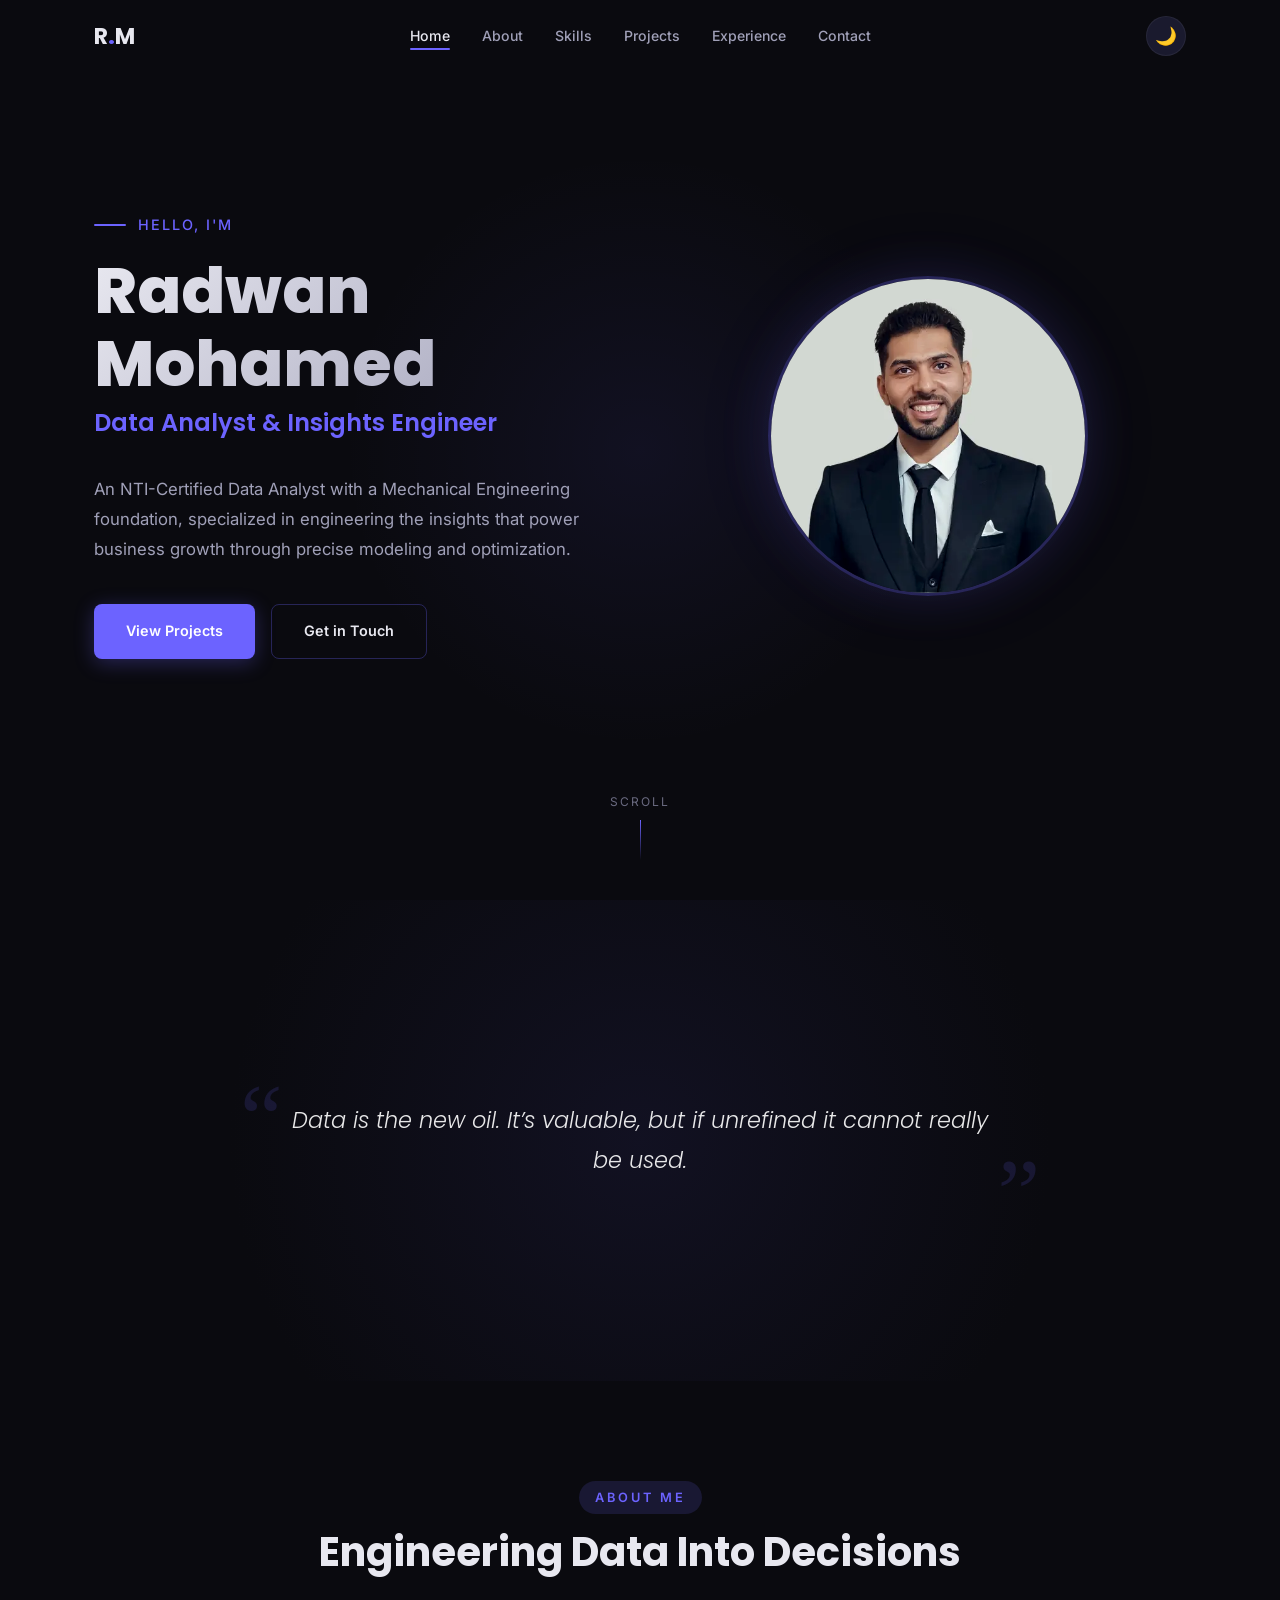
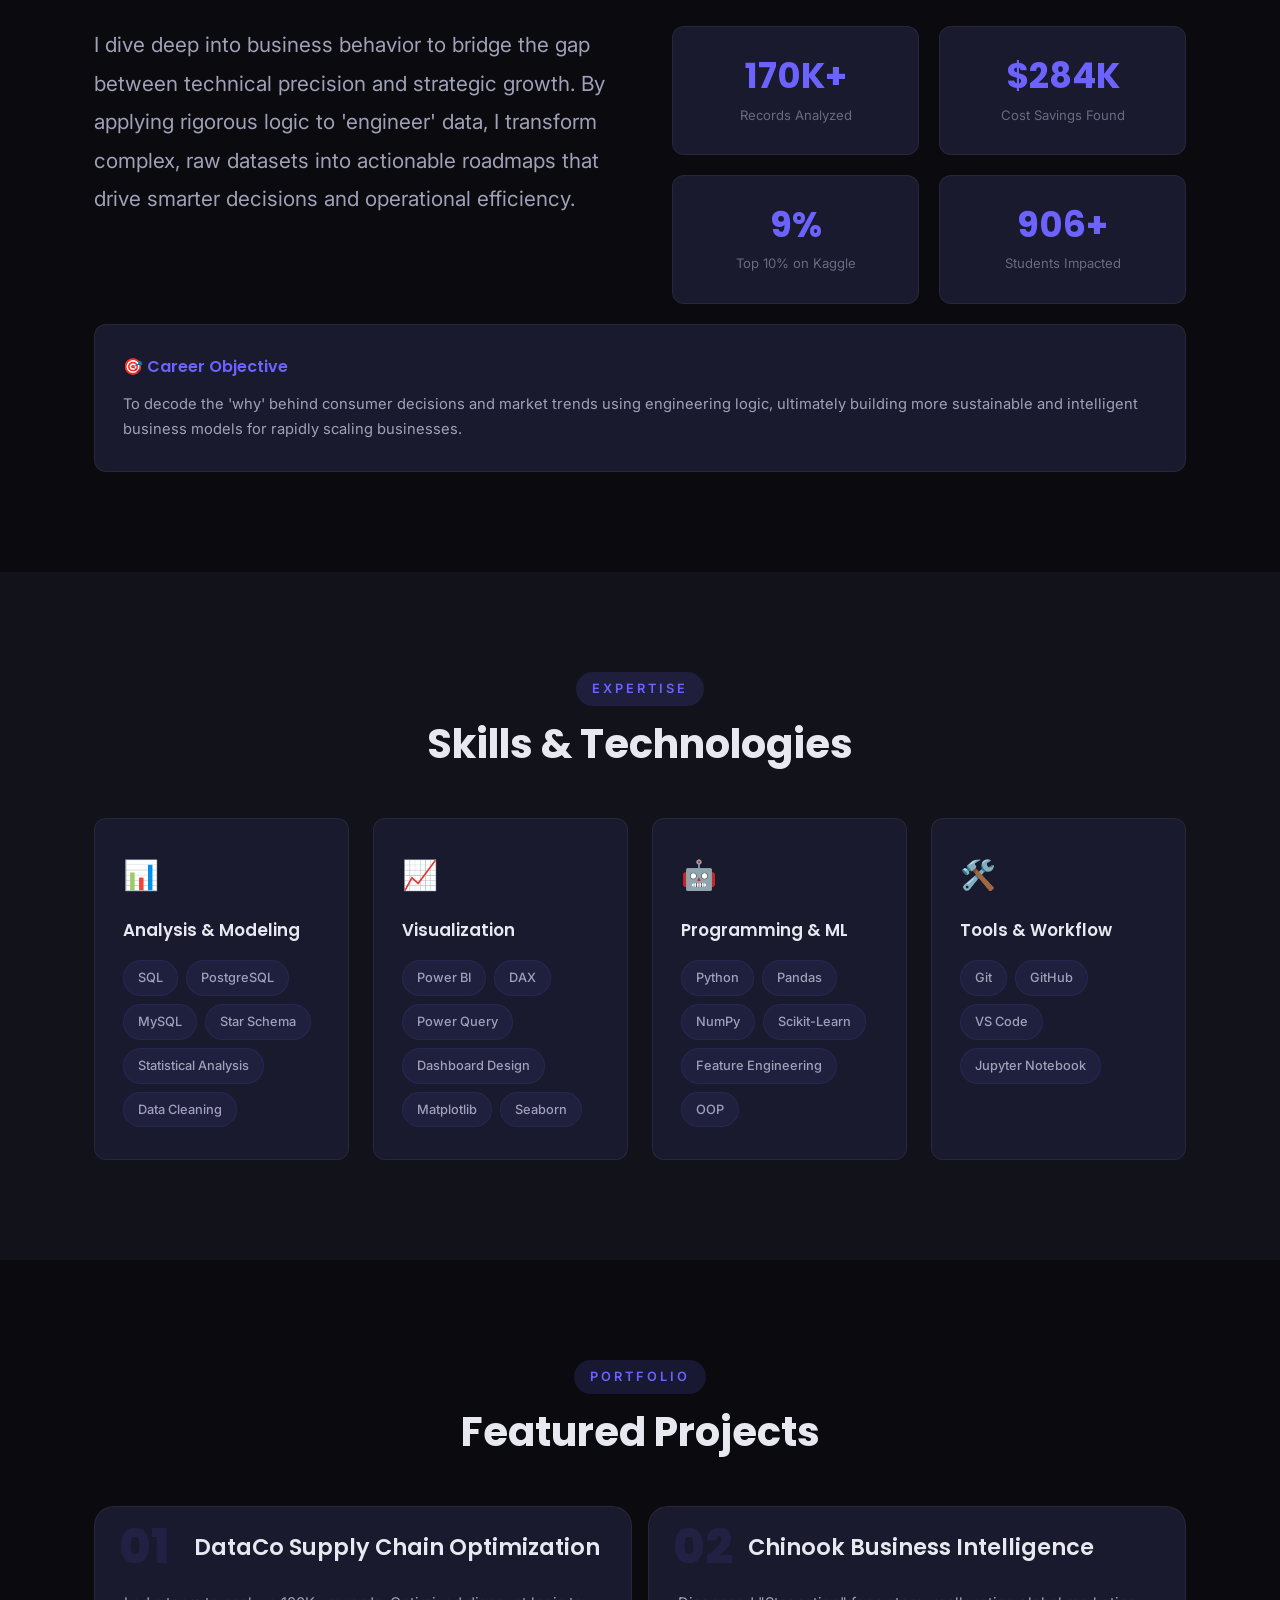
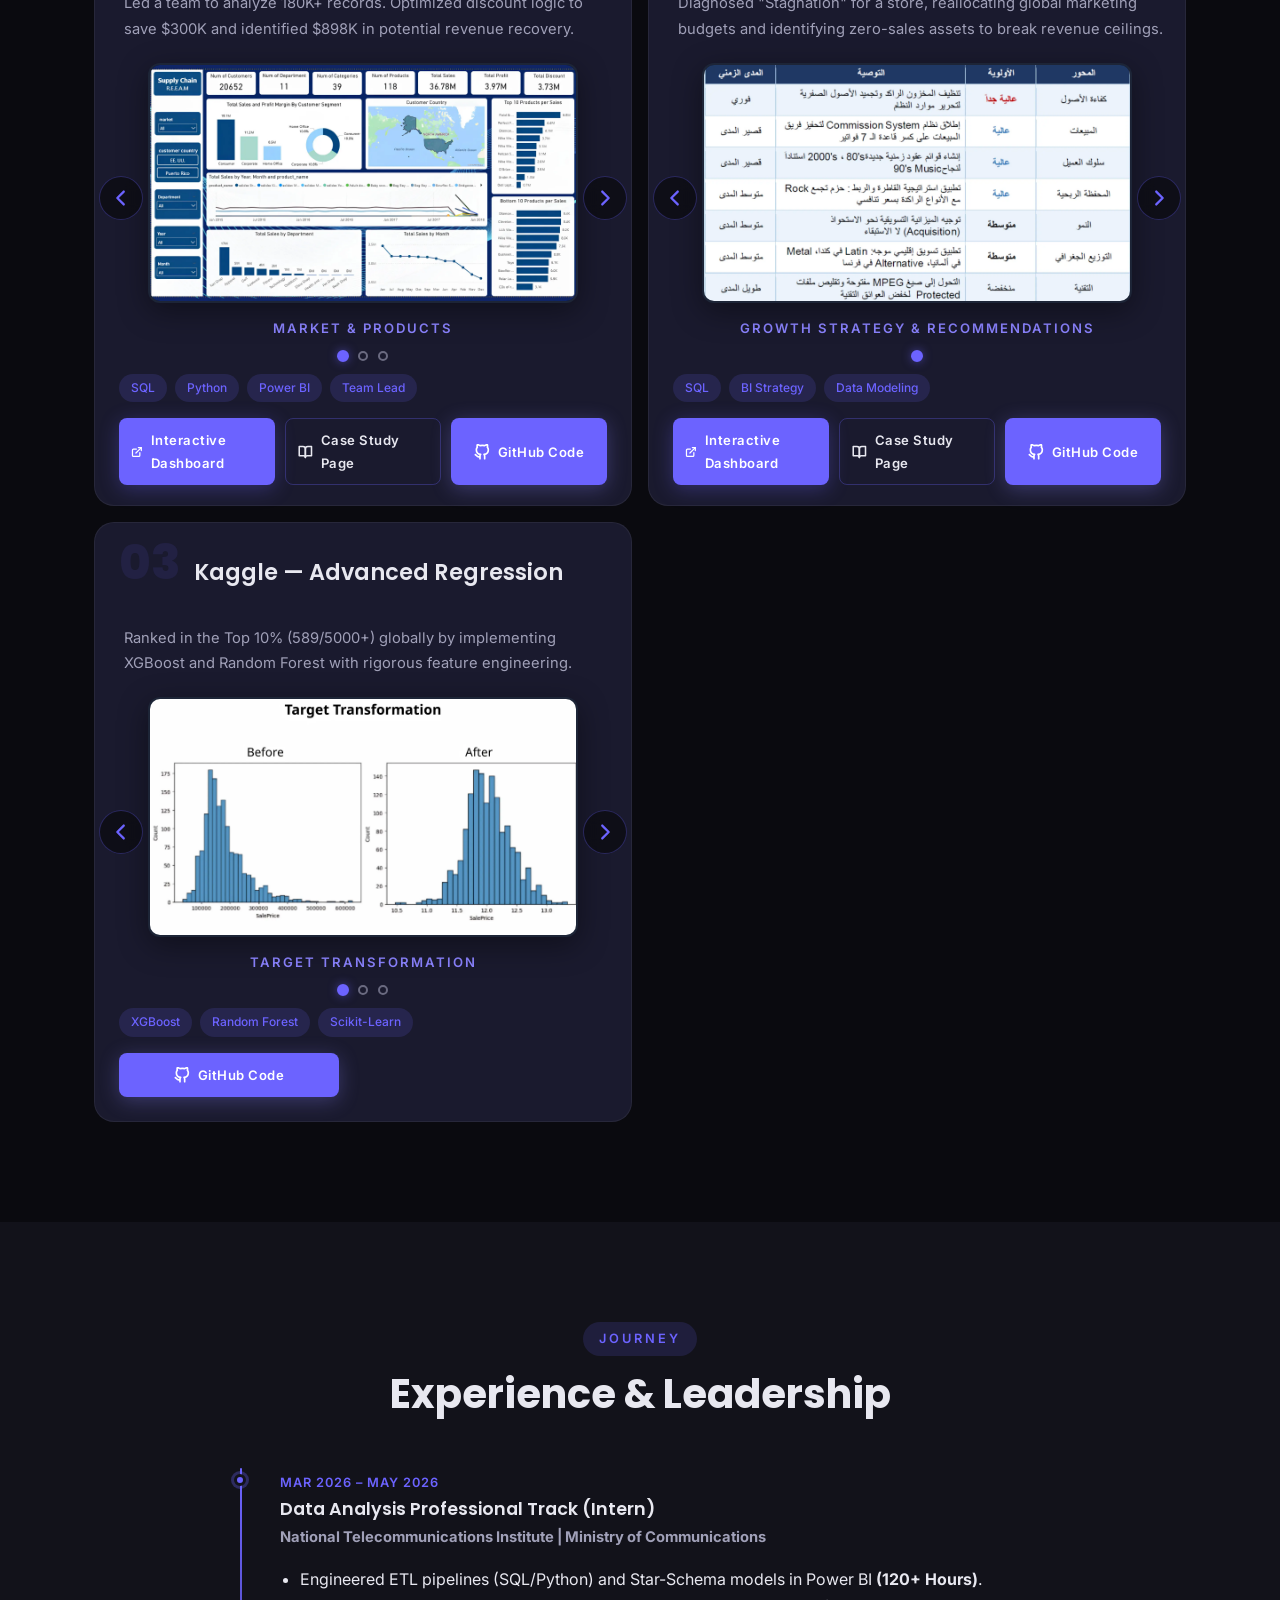
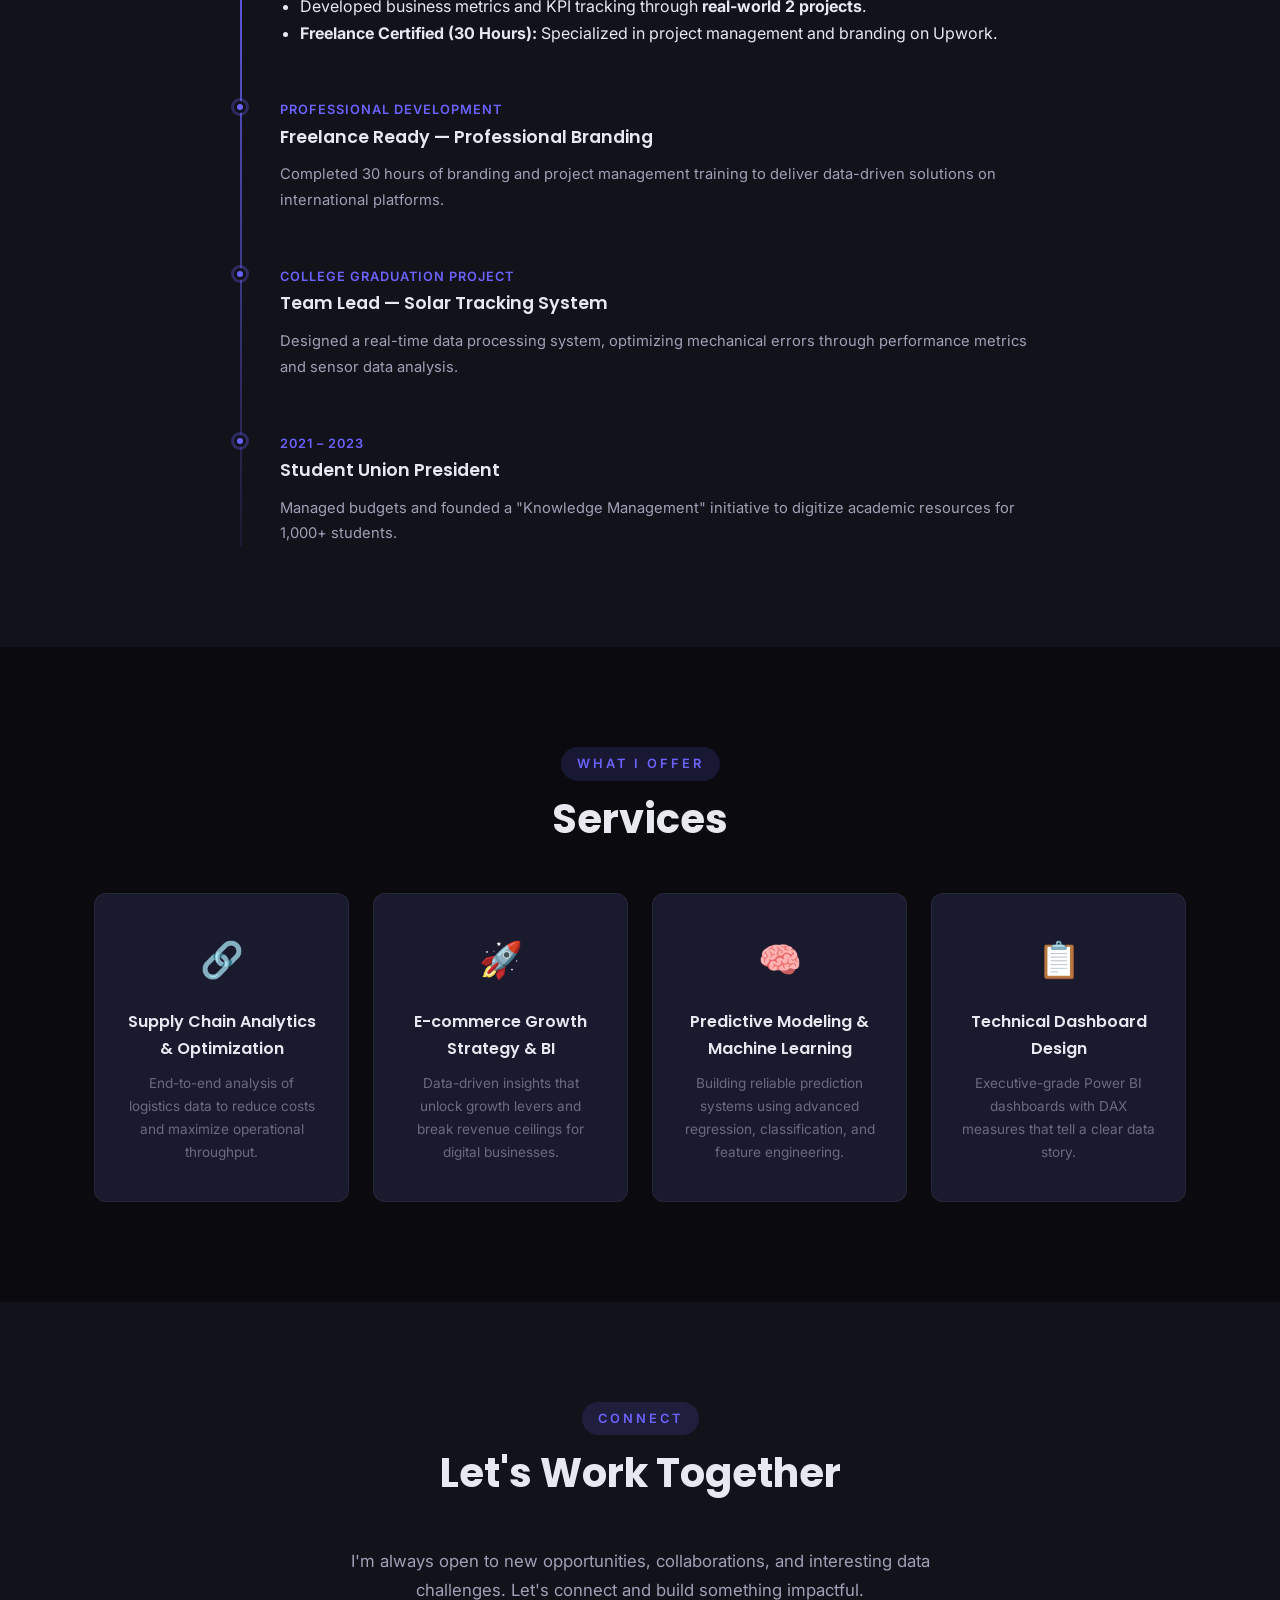
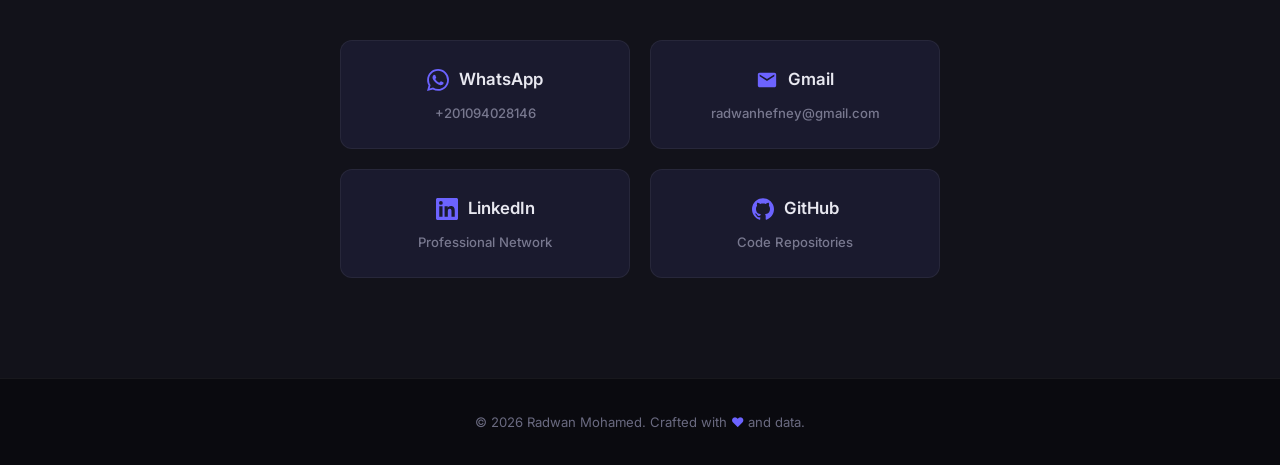
==== commit 70ff9047: "project cards editing" ====
--- a/index.html
+++ b/index.html
@@ -202,8 +202,7 @@
           <div class="project-card project-card--featured reveal">
             <span class="project-number">01</span>
             <h3>DataCo Supply Chain Optimization</h3>
-            <p>Led a 5-member team to analyze 180K+ records. Optimized discount logic to save $300K and identified $898K
-              in potential revenue recovery.</p>
+            <p>Led a team to analyze 180K+ records. Optimized discount logic to save $300K and identified $898K in potential revenue recovery.</p>
             <div class="dashboard-carousel" id="dashboardCarousel">
               <button class="carousel-arrow carousel-arrow--prev" id="carouselPrev" aria-label="Previous dashboard">
                 <svg viewBox="0 0 24 24" fill="none" xmlns="http://www.w3.org/2000/svg">
@@ -279,8 +278,7 @@
           <div class="project-card reveal">
             <span class="project-number">02</span>
             <h3>Chinook Business Intelligence</h3>
-            <p>Diagnosed "Growth Stagnation" for a digital store, reallocating global marketing budgets and identifying
-              zero-sales assets to break revenue ceilings.</p>
+            <p>Diagnosed "Stagnation" for a store, reallocating global marketing budgets and identifying zero-sales assets to break revenue ceilings.</p>
 
             <div class="dashboard-carousel">
               <button class="carousel-arrow carousel-arrow--prev" aria-label="Previous image">
--- a/css/style.css
+++ b/css/style.css
@@ -662,7 +662,7 @@
 
 .skills-grid {
   display: grid;
-  grid-template-columns: repeat(auto-fit, minmax(260px, 1fr));
+  grid-template-columns: repeat(auto-fit, minmax(200px, 1fr));
   gap: 24px;
 }
 
@@ -740,19 +740,21 @@
 .projects-grid {
   display: grid;
   grid-template-columns: repeat(2, 1fr);
-  gap: 28px;
+  gap: 16px;
 }
 
 .project-card {
   background: var(--bg-card);
   border: 1px solid var(--border);
   border-radius: var(--radius-lg);
-  padding: 36px 32px;
+  padding: 24px 24px;
+  padding-top: 32px;
   transition: all var(--transition);
   position: relative;
   display: flex;
   flex-direction: column;
-  height: 100%;
+  height: 600px;
+  row-gap: 12px;
 }
 
 .project-card::after {
@@ -782,17 +784,25 @@
   font-weight: 800;
   color: rgba(108, 99, 255, 0.1);
   line-height: 1;
-  margin-bottom: 16px;
+  margin-bottom: 0px;
+  position: absolute;
+  top: 16px;
+  left: 24px;
 }
 
 .project-card h3 {
   font-family: var(--font-heading);
-  font-size: 1.2rem;
+  font-size: 1.4rem;
   font-weight: 600;
   color: var(--text-primary);
-  margin-bottom: 14px;
+  margin-bottom: 24px;
   position: relative;
   z-index: 1;
+  align-items: center;
+  gap: 16px;
+  padding-left: 75px; 
+  min-height: 1rem;
+  display: flex;
 }
 
 .project-card p {
@@ -801,14 +811,15 @@
   line-height: 1.75;
   position: relative;
   z-index: 1;
+  left: 5px;
 }
 
 .project-tags {
   display: flex;
   flex-wrap: wrap;
   gap: 8px;
-  margin-top: 20px;
-  margin-bottom: 24px;
+  margin-top: -15px;
+  margin-bottom: 50px;
   position: relative;
   z-index: 1;
 }
@@ -820,10 +831,12 @@
   color: var(--accent);
   background: var(--accent-glow);
   border-radius: 20px;
+  margin-top: 4px; 
+  margin-bottom: 4px;
 }
 
 .project-details-btn {
-  margin-top: auto;
+  margin-top: 4px;
   align-self: flex-start;
   z-index: 2;
   position: relative;
@@ -842,17 +855,19 @@
 .carousel-viewport {
   position: relative;
   width: 100%;
-  max-width: 720px;
+  max-width: 430px;
   border-radius: var(--radius-md);
   overflow: hidden;
   border: 2px solid var(--border);
   box-shadow: var(--shadow-md);
   background: #0f172a;
   /* Solid dark shade for frames */
-  aspect-ratio: 16 / 9;
+  aspect-ratio: unset;
+  height: 240px;
   display: flex;
   align-items: center;
   justify-content: center;
+  margin-top: -20px;
 }
 
 .carousel-slide {
@@ -917,11 +932,11 @@
 }
 
 .carousel-arrow--prev {
-  left: 12px;
+  left: -20px;
 }
 
 .carousel-arrow--next {
-  right: 12px;
+  right: -20px;
 }
 
 /* Placeholder for missing images */
@@ -1006,7 +1021,7 @@
 .project-buttons-row {
   display: flex;
   gap: 10px;
-  margin-top: 20px;
+  margin-top: -50px;
   flex-wrap: wrap;
   width: 100%;
 }
@@ -1578,29 +1593,6 @@
     gap: 32px;
   }
 
-
-/* Ensure carousel containers stay side‑by‑side on screens <768px */
-@media (max-width: 767px) {
-  /* Override any previous single‑column rule for case grids */
-  .case-grid {
-    grid-template-columns: 1fr 1fr !important;
-    gap: 24px !important;
-  }
-
-  /* Allow carousel viewport to shrink within its column */
-  .carousel-viewport,
-  .swipe-carousel {
-    min-width: 0;
-    max-width: 100%;
-  }
-
-  /* Slightly reduce font sizes inside carousel slides to prevent overflow */
-  .carousel-slide img,
-  .swipe-slide-placeholder span,
-  .swipe-slide-placeholder p {
-    font-size: 0.9rem;
-  }
-}
   .projects-grid {
     grid-template-columns: 1fr;
   }
@@ -1632,50 +1624,7 @@
   html, body {
     overflow-x: hidden;
   }
-
-  /* Ensure grid containers do not exceed viewport */
-  .case-grid,
-  .case-column,
-  .dashboard-carousel,
-  .swipe-carousel,
-  .carousel-viewport,
-  .swipe-carousel-viewport {
-    max-width: 100% !important;
-    width: 100% !important;
-    min-width: 0 !important;
-  }
-
-  /* Flex/grid children should be allowed to shrink */
-  .case-column > *,
-  .dashboard-carousel > *,
-  .swipe-carousel > * {
-    min-width: 0 !important;
-  }
-
-  /* Images should not force overflow */
-  img {
-    max-width: 100%;
-    height: auto;
-  }
-
-  /* About section adjustments */
-  .about-grid {
-    grid-template-columns: 1fr !important;
-    width: 100% !important;
-  }
-  .about-text,
-  .about-stats {
-    width: 100% !important;
-    min-width: 0 !important;
-  }
-  /* Keep stats in two columns */
-  .about-stats {
-    grid-template-columns: 1fr 1fr !important;
-  }
-}
-
-@media (max-width: 768px) {
-  .section {
+    .section {
     padding: 72px 0;
   }
 
@@ -1736,43 +1685,88 @@
   .hero-scroll-indicator {
     display: none;
   }
-}
-
-@media (max-width: 480px) {
-  .container {
-    padding: 0 16px;
-  }
-
+
+  /* Ensure grid containers do not exceed viewport */
+  .case-grid,
+  .case-column,
+  .dashboard-carousel,
+  .swipe-carousel,
+  .carousel-viewport,
+  .swipe-carousel-viewport {
+    max-width: 100% !important;
+    width: 100% !important;
+    min-width: 0 !important;
+  }
+
+  /* Flex/grid children should be allowed to shrink */
+  .case-column > *,
+  .dashboard-carousel > *,
+  .swipe-carousel > * {
+    min-width: 0 !important;
+  }
+
+  /* Images should not force overflow */
+  img {
+    max-width: 100%;
+    height: auto;
+  }
+
+  /* About section adjustments */
+  .about-grid {
+    grid-template-columns: 1fr !important;
+    width: 100% !important;
+  }
+  .about-text,
   .about-stats {
-    grid-template-columns: 1fr;
-  }
-
-  .skills-grid {
-    grid-template-columns: 1fr;
-  }
-
-  .services-grid {
-    grid-template-columns: 1fr;
-  }
-
-  .hero-buttons {
-    flex-direction: column;
-    align-items: center;
-  }
-
-  .hero-image-frame {
-    width: 180px;
-    height: 180px;
-  }
-
-  .hero-image-glow {
-    width: 200px;
-    height: 200px;
-  }
-
-  .btn {
-    width: 100%;
-    justify-content: center;
+    width: 100% !important;
+    min-width: 0 !important;
+  }
+  /* Keep stats in two columns */
+  .about-stats {
+    grid-template-columns: 1fr 1fr !important;
+  }
+
+  .project-card {
+    height: auto;
+  } 
+  .carousel-viewport {
+    height: auto;
+    aspect-ratio: 16 / 9;
+  } 
+  .project-card h3 {
+    padding-left: auto;
+    margin-bottom: auto;
+  } 
+  .project-number {
+    position: relative;
+    top: auto;
+    left: auto;
+    font-size: 3rem;
+    margin-bottom: -70px;
+  }
+}
+
+
+/* Ensure carousel containers stay side‑by‑side on screens <768px */
+@media (max-width: 767px) {
+  /* Override any previous single‑column rule for case grids */
+  .case-grid {
+    grid-template-columns: 1fr 1fr !important;
+    gap: 24px !important;
+  }
+
+  /* Allow carousel viewport to shrink within its column */
+  .carousel-viewport,
+  .swipe-carousel {
+    min-width: 0;
+    max-width: 100%;
+  }
+
+  /* Slightly reduce font sizes inside carousel slides to prevent overflow */
+  .carousel-slide img,
+  .swipe-slide-placeholder span,
+  .swipe-slide-placeholder p {
+    font-size: 0.9rem;
   }
 }
 
@@ -1787,6 +1781,44 @@
     text-overflow: ellipsis;
     white-space: nowrap;
     word-break: break-all; /* fallback for very long strings */
+  }
+}
+
+@media (max-width: 480px) {
+  .container {
+    padding: 0 16px;
+  }
+
+  .about-stats {
+    grid-template-columns: 1fr;
+  }
+
+  .skills-grid {
+    grid-template-columns: 1fr;
+  }
+
+  .services-grid {
+    grid-template-columns: 1fr;
+  }
+
+  .hero-buttons {
+    flex-direction: column;
+    align-items: center;
+  }
+
+  .hero-image-frame {
+    width: 180px;
+    height: 180px;
+  }
+
+  .hero-image-glow {
+    width: 200px;
+    height: 200px;
+  }
+
+  .btn {
+    width: 100%;
+    justify-content: center;
   }
 }
 
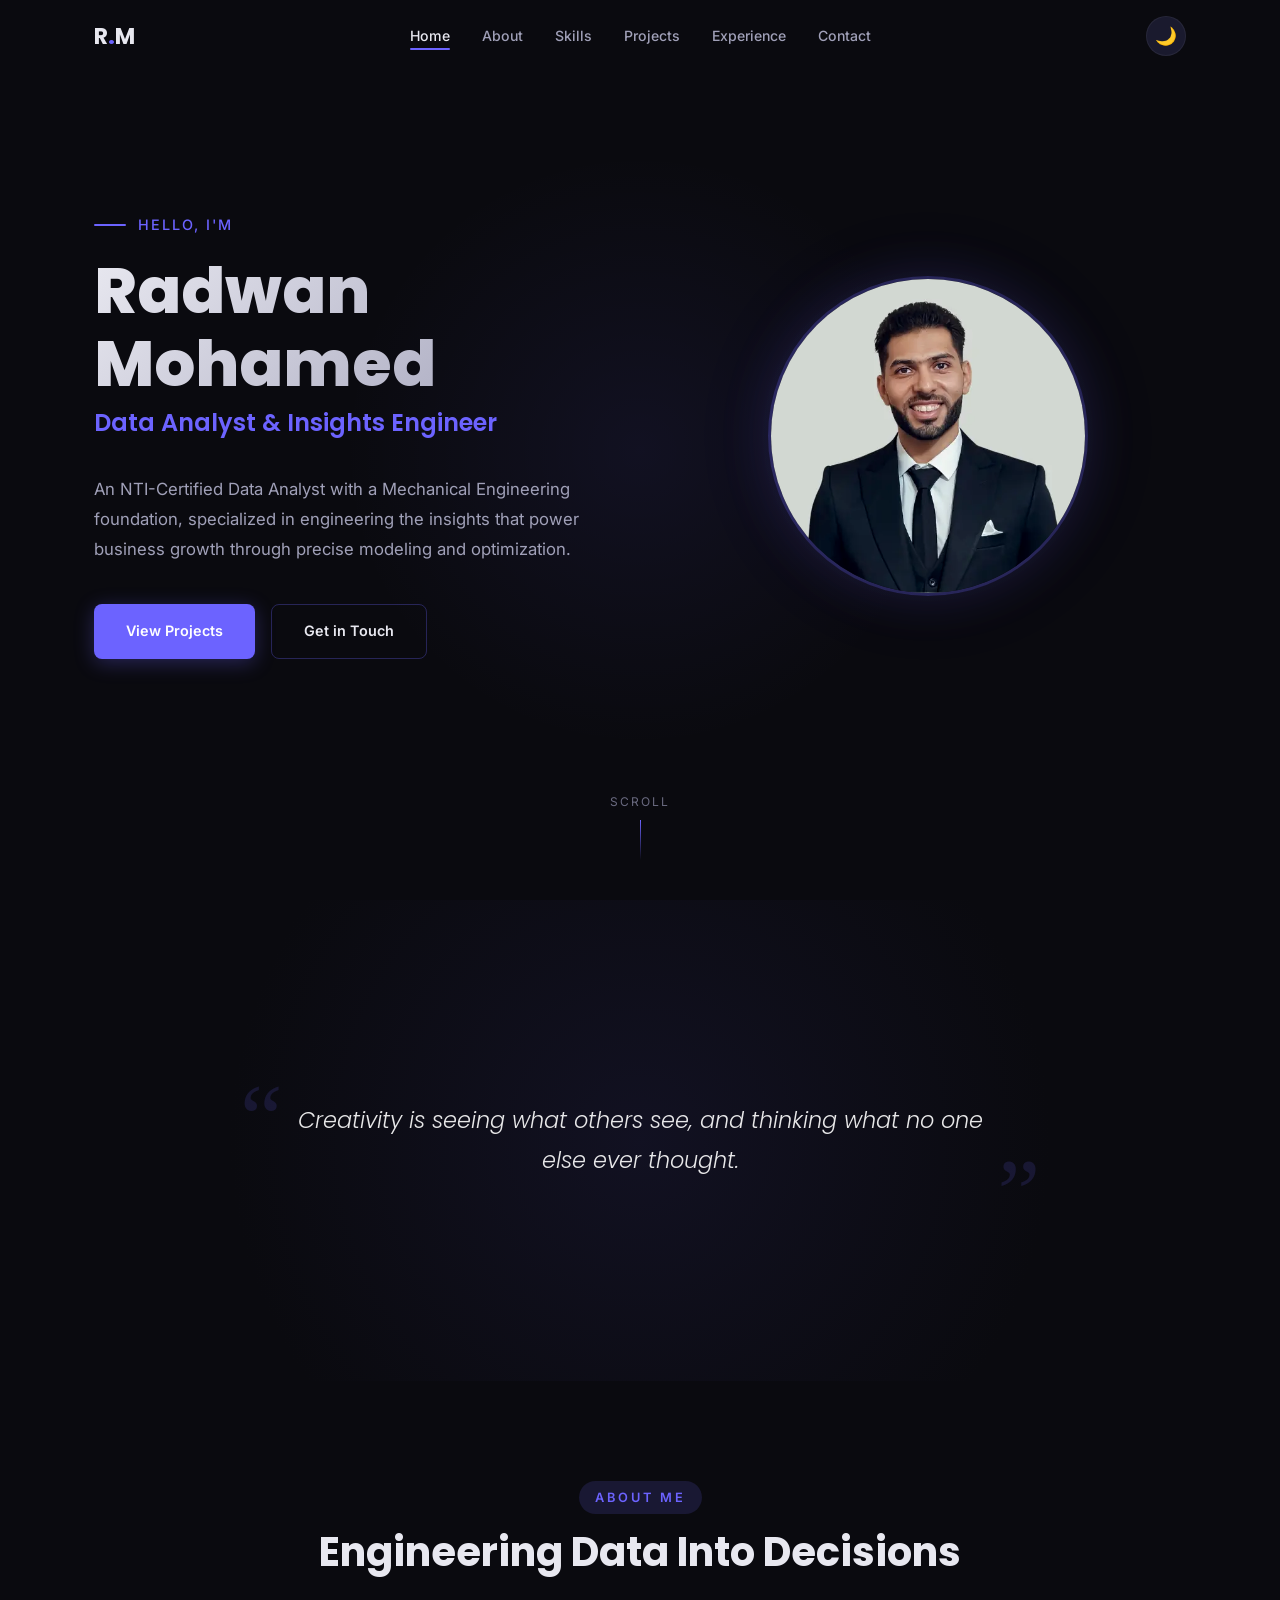
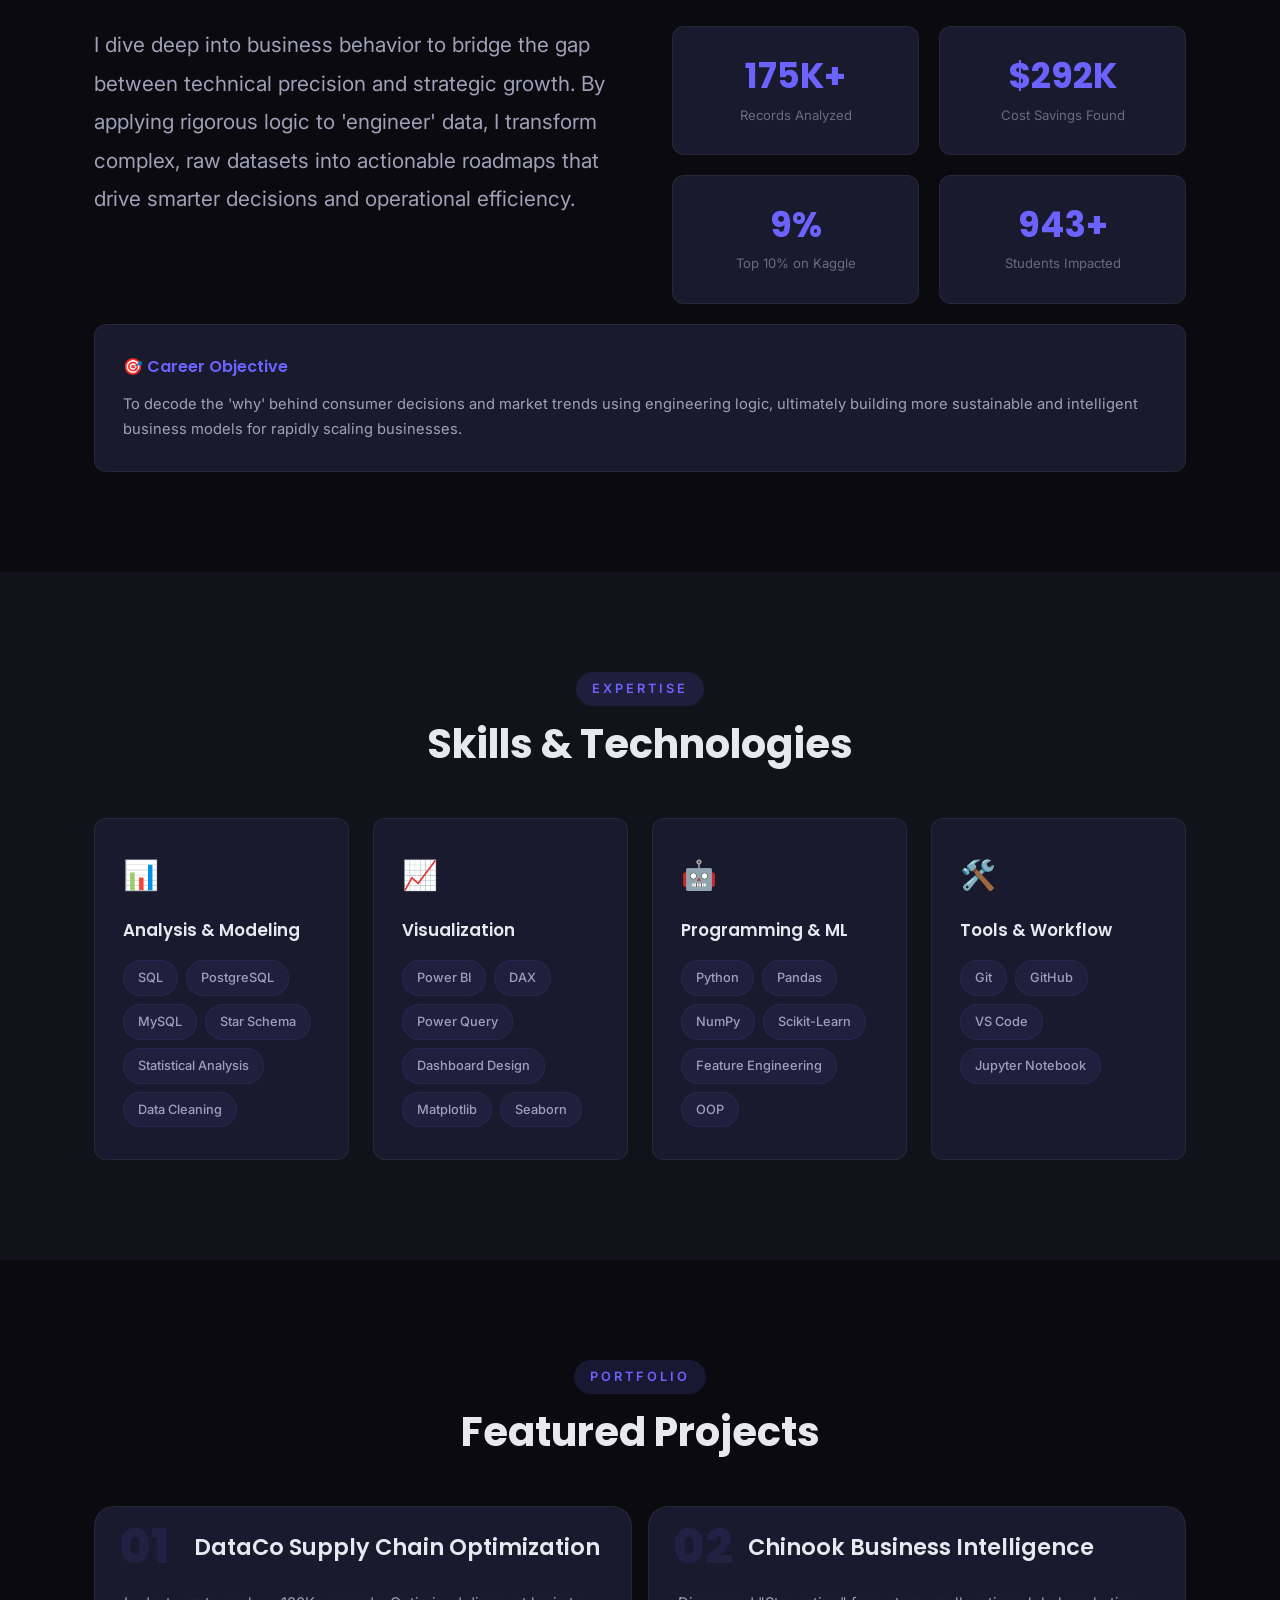
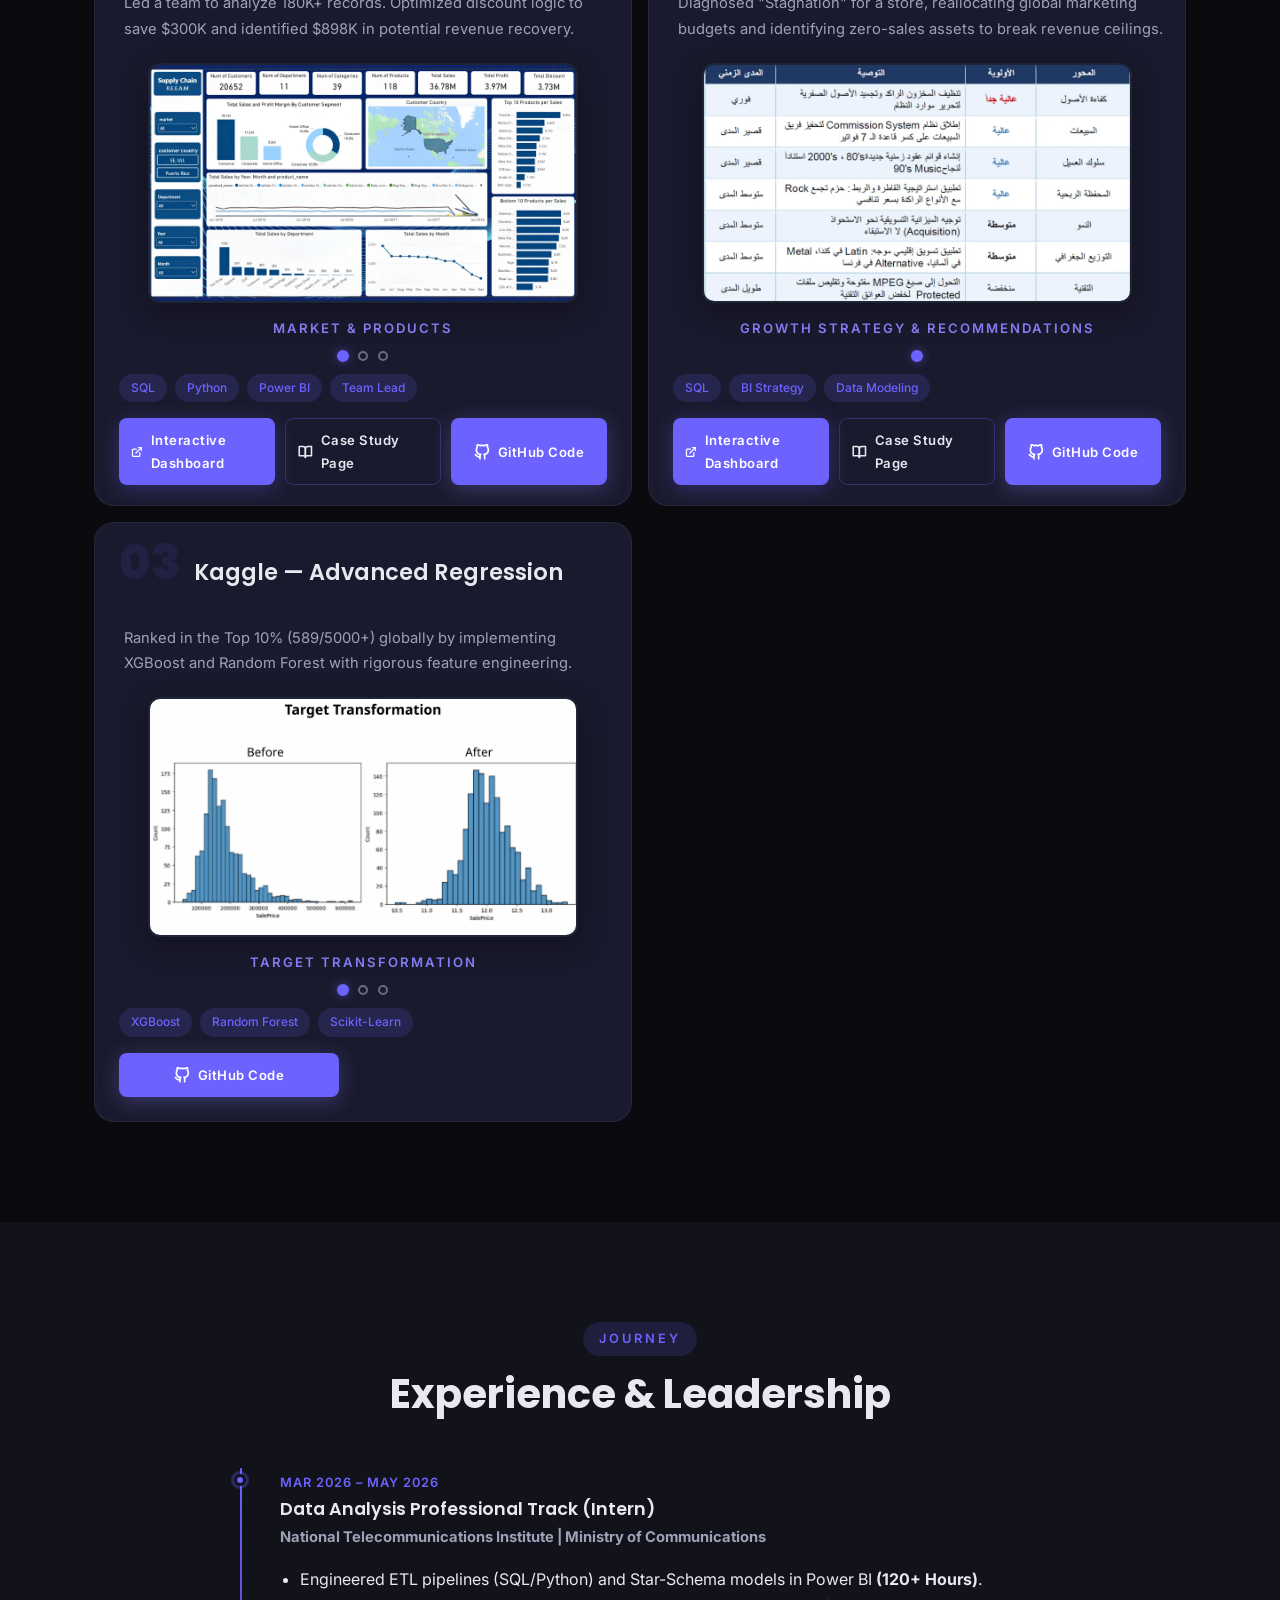
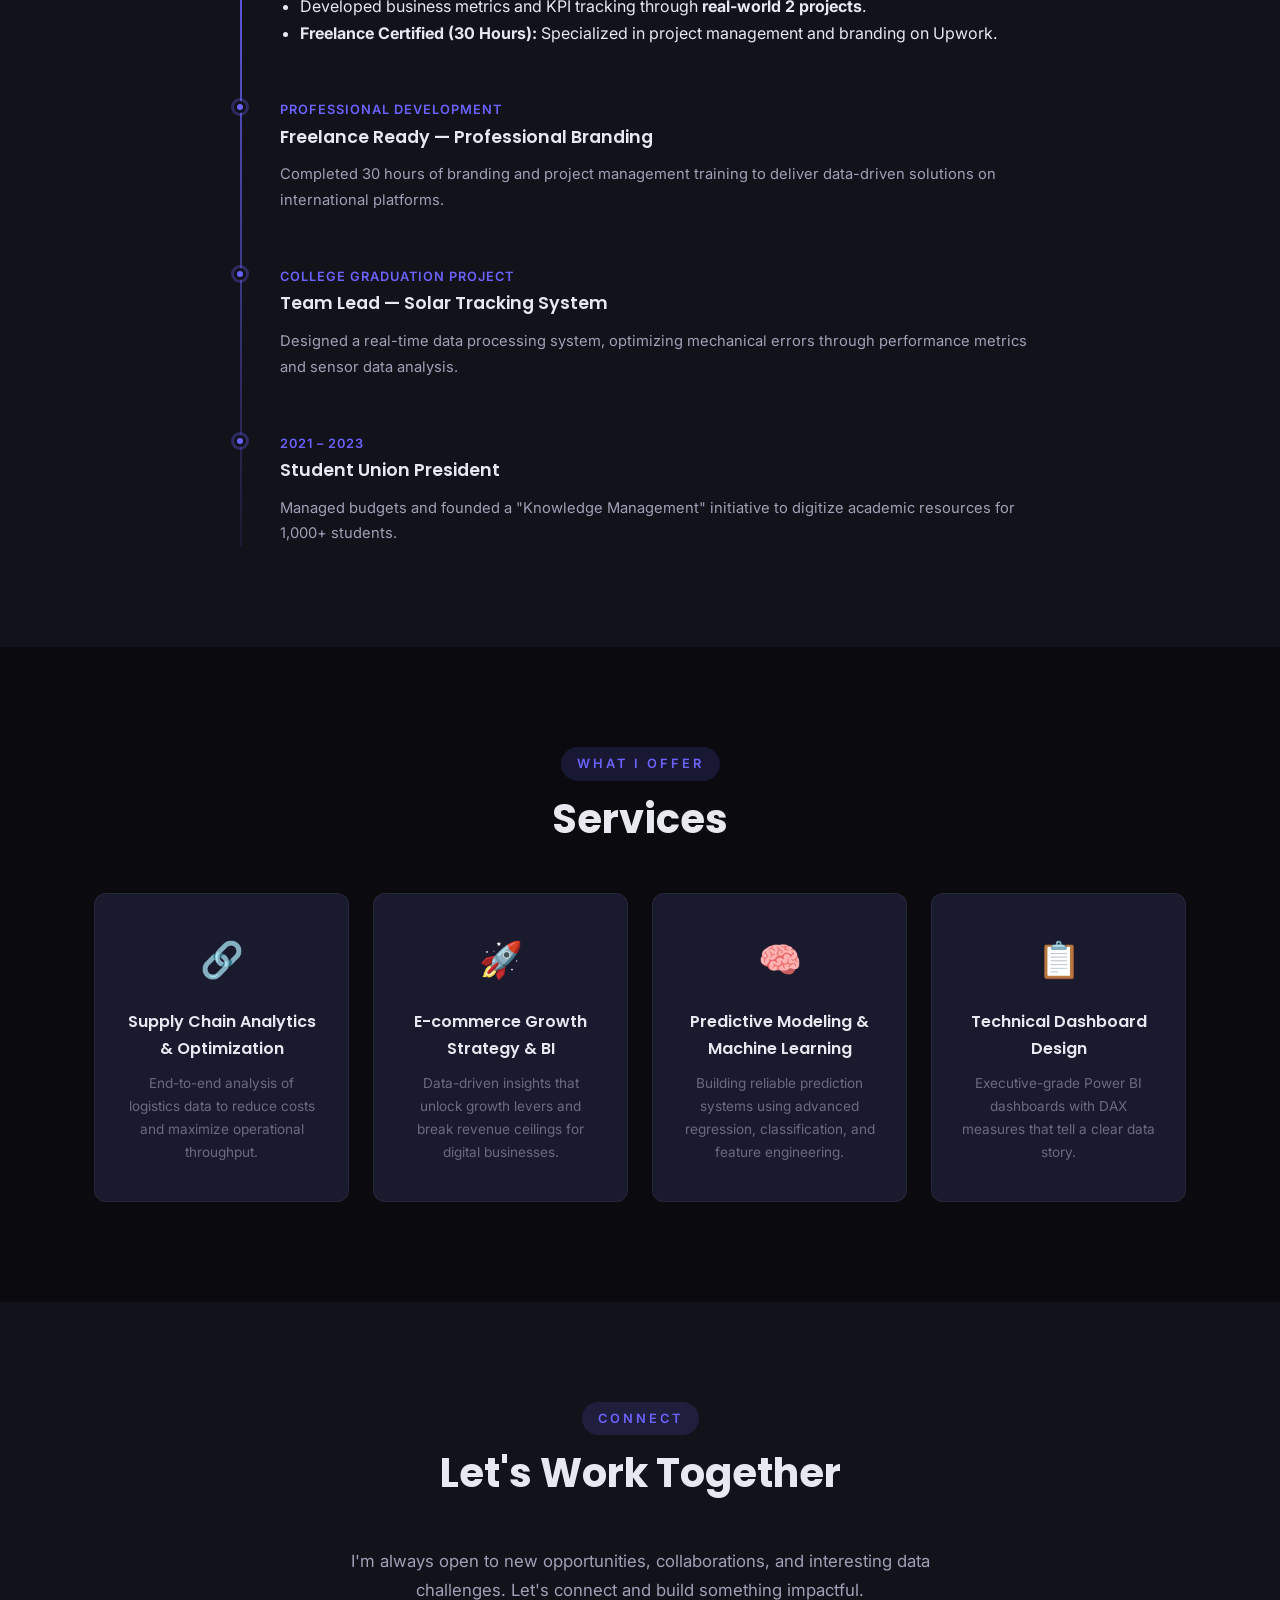
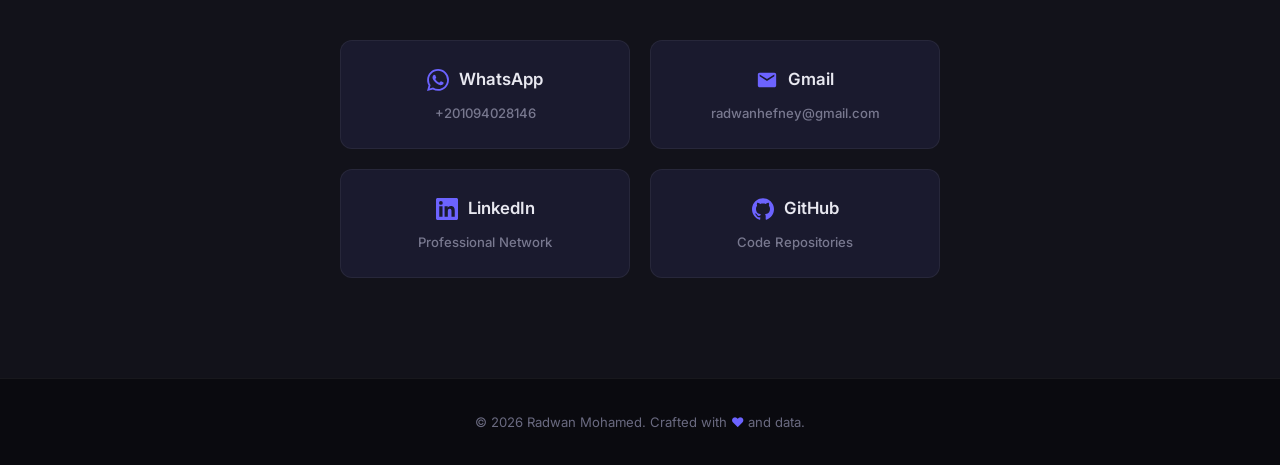
==== commit 29d4e82f: "qoute change" ====
--- a/index.html
+++ b/index.html
@@ -90,7 +90,7 @@
       <div class="container">
         <blockquote class="quote-block">
           <span class="quote-mark left">“</span>
-          <p>Data is the new oil. It’s valuable, but if unrefined it cannot really be used.</p>
+          <p>Creativity is seeing what others see, and thinking what no one else ever thought.</p>
           <span class="quote-mark right">”</span>
         </blockquote>
       </div>
--- a/css/style.css
+++ b/css/style.css
@@ -916,6 +916,11 @@
   align-items: center;
   justify-content: center;
   transition: all 0.3s ease;
+  opacity: 0;
+}
+
+.dashboard-carousel:hover .carousel-arrow {
+  opacity: 1;
 }
 
 .carousel-arrow:hover {
@@ -1127,6 +1132,7 @@
     opacity: 1 !important;
     visibility: visible !important;
     display: inline-flex !important;
+    margin-top: -25px;
   }
 
   /* Ensure the contact card is tall enough for content and button */
@@ -1239,9 +1245,15 @@
 }
 
 @media (max-width: 480px) {
+  .lightbox-arrow {
+      display: none !important;
+    }
   .carousel-arrow {
+    position: absolute;
     width: 36px;
     height: 36px;
+    opacity: 0;
+    top: 40%;
   }
 
   .carousel-arrow svg {
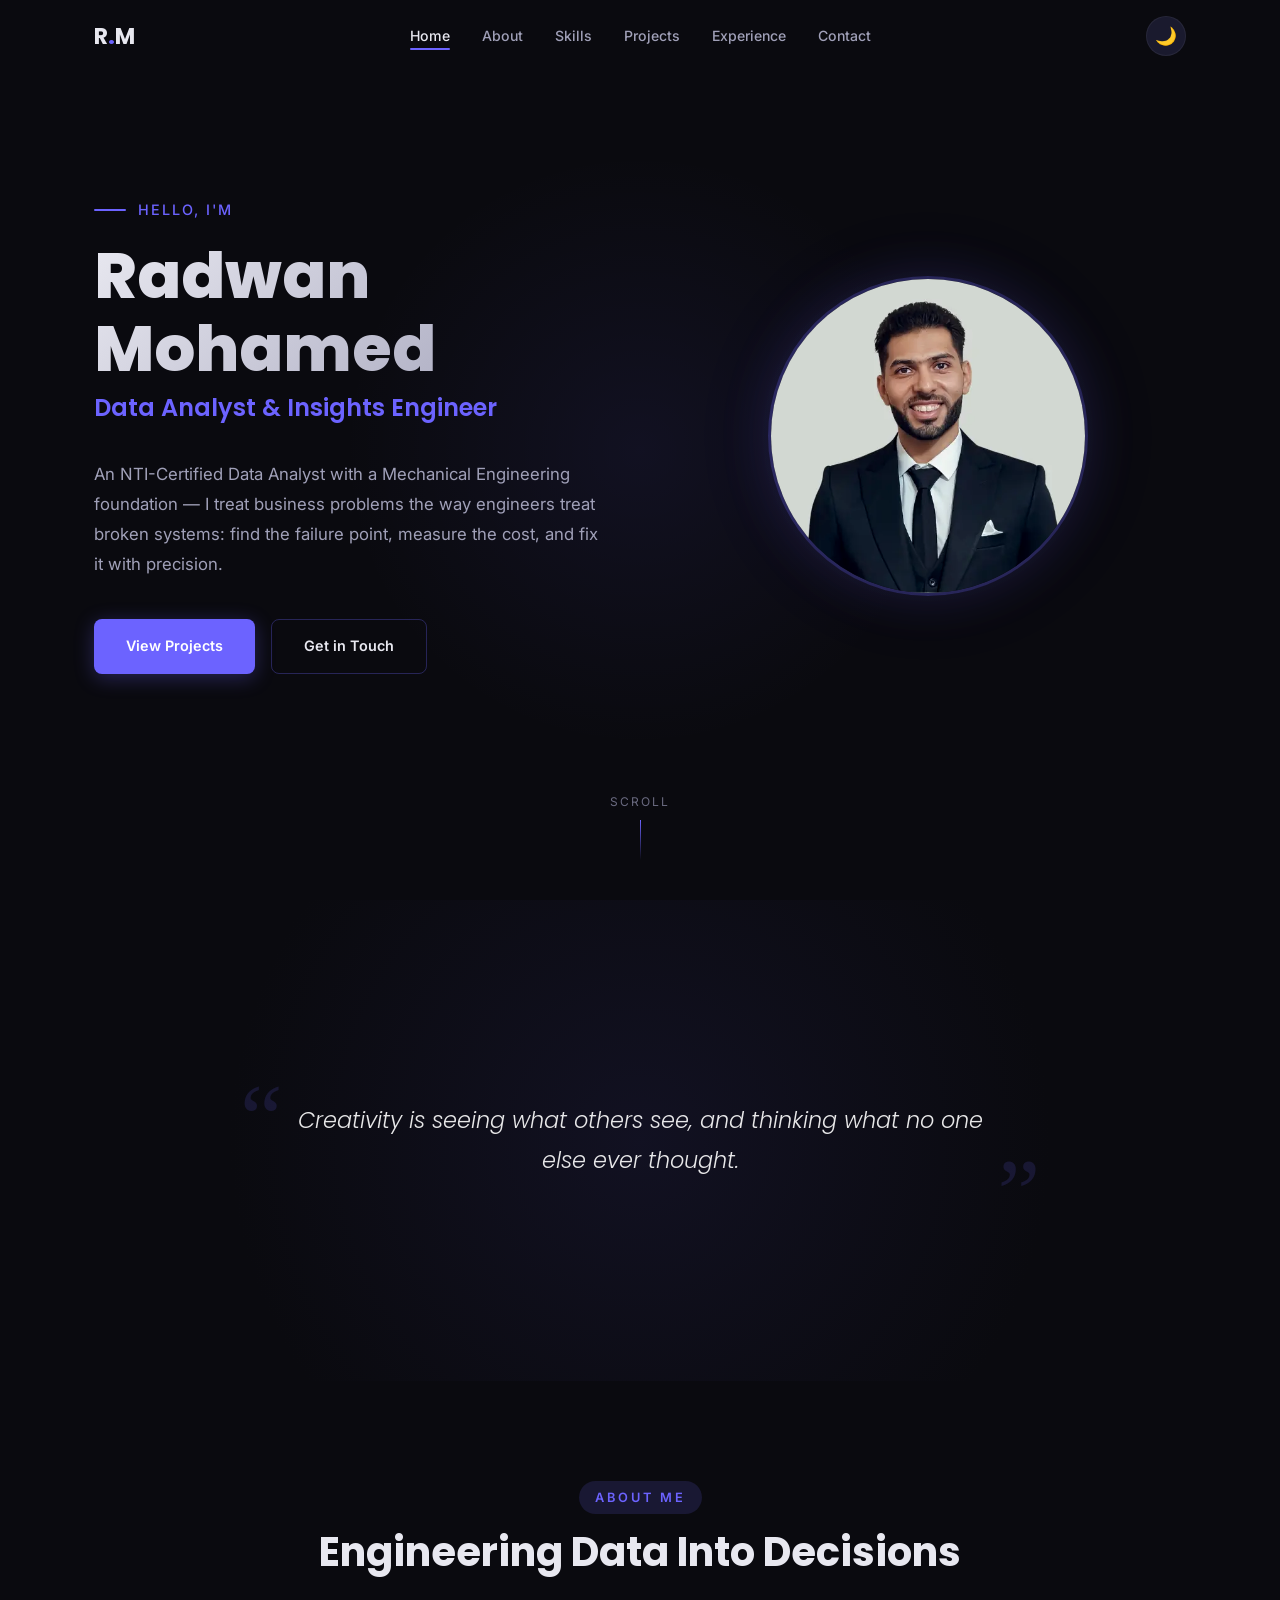
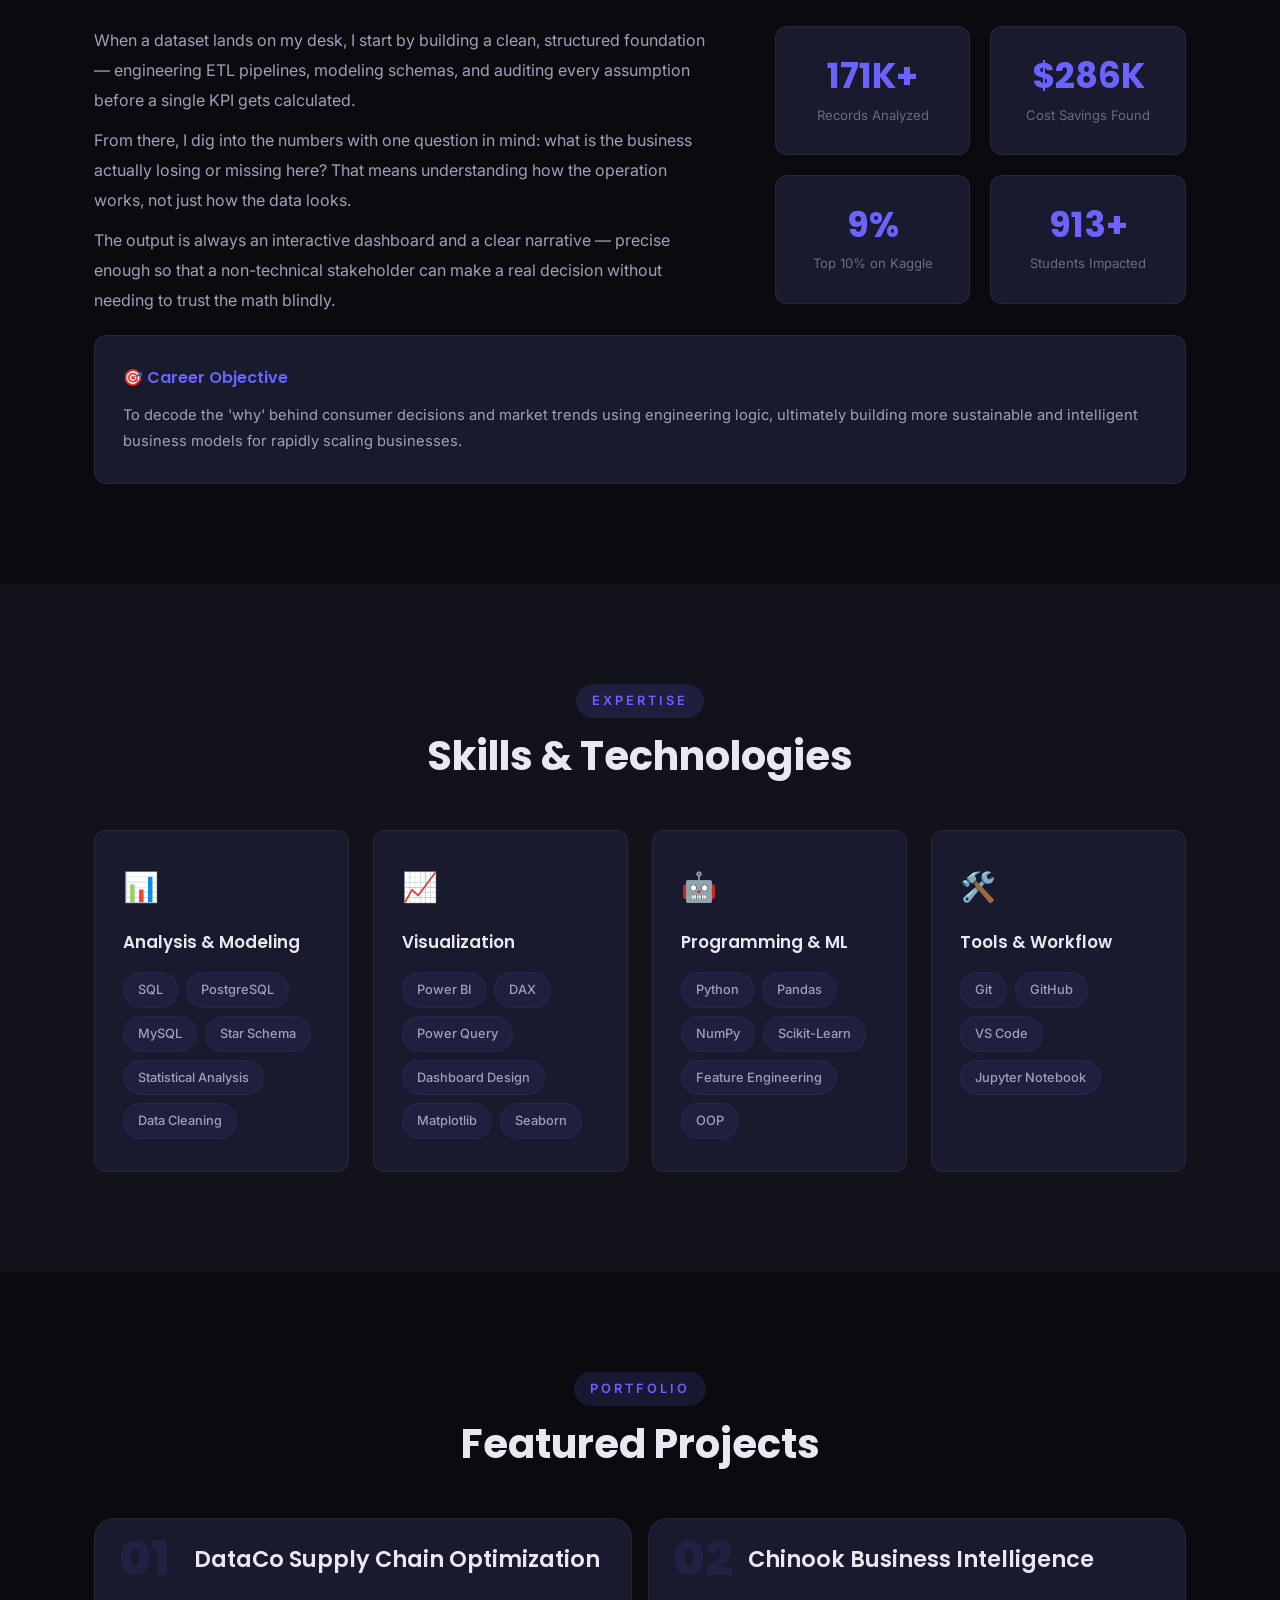
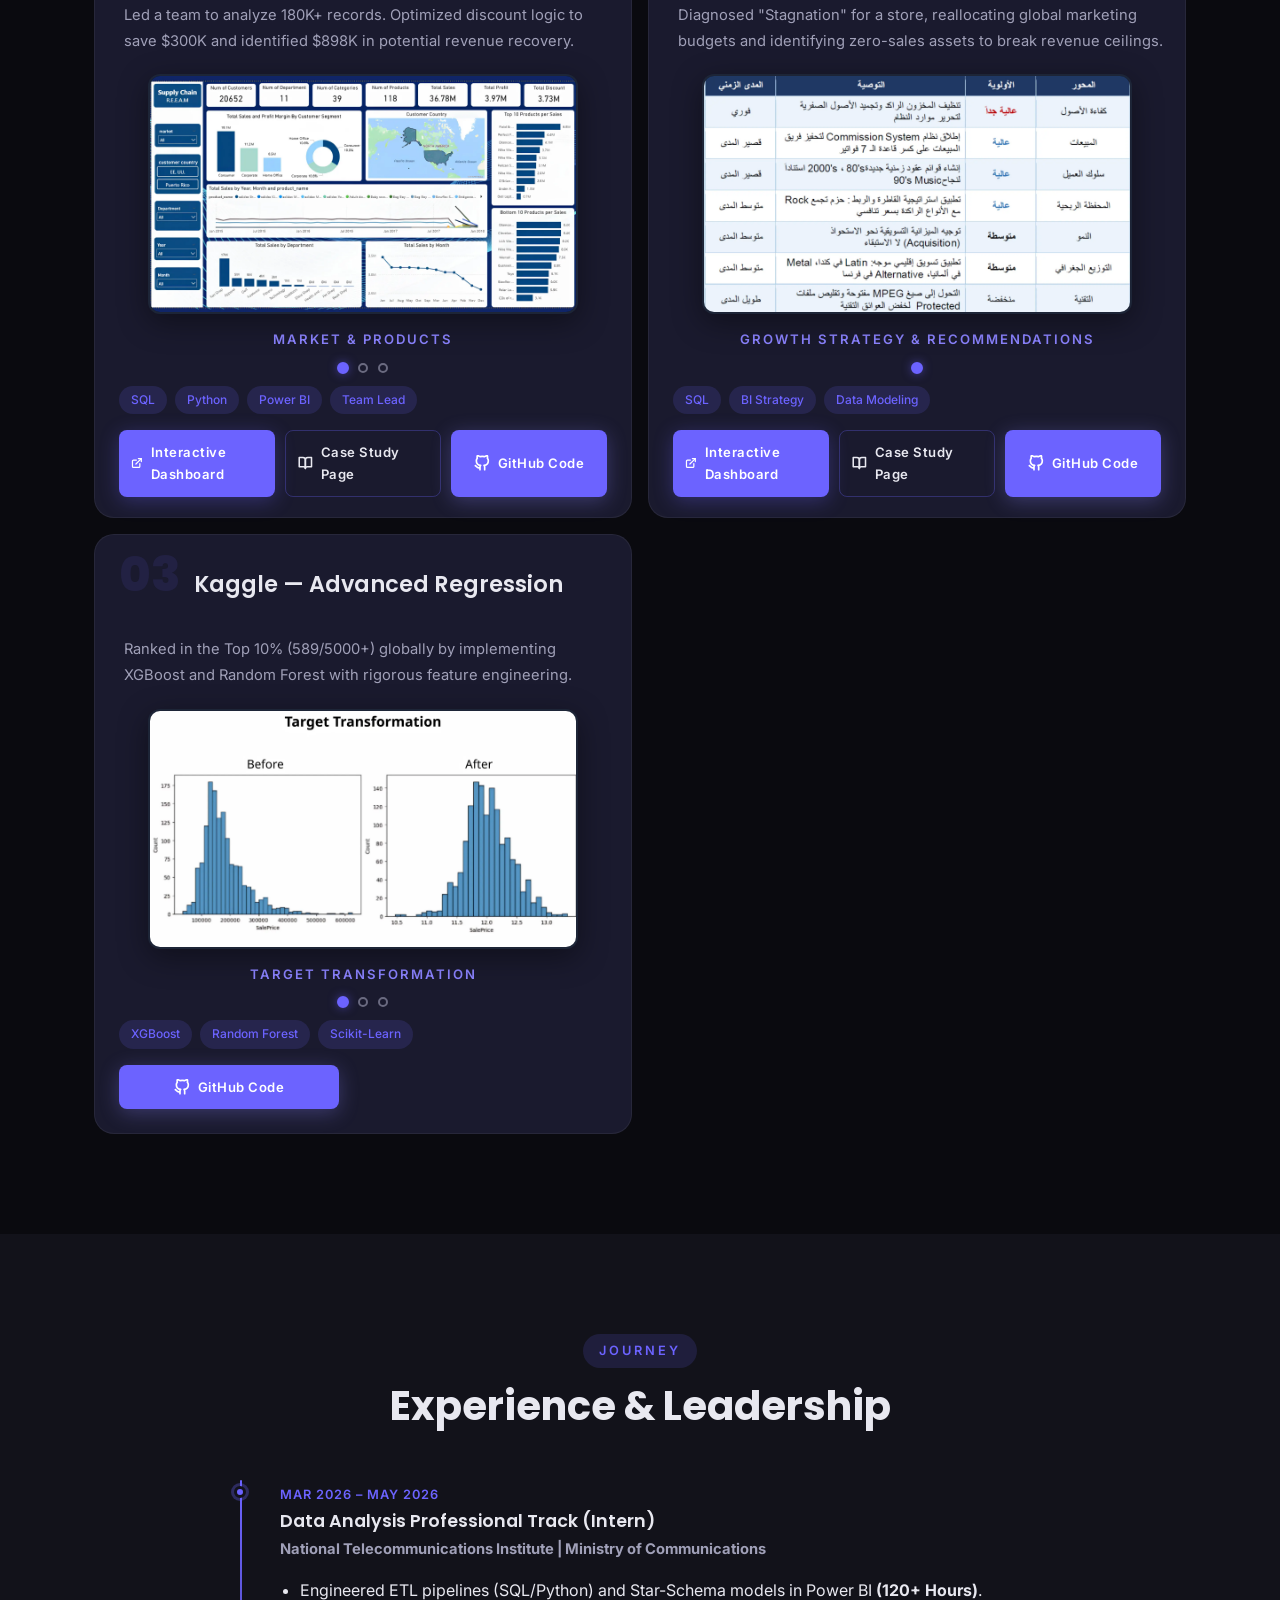
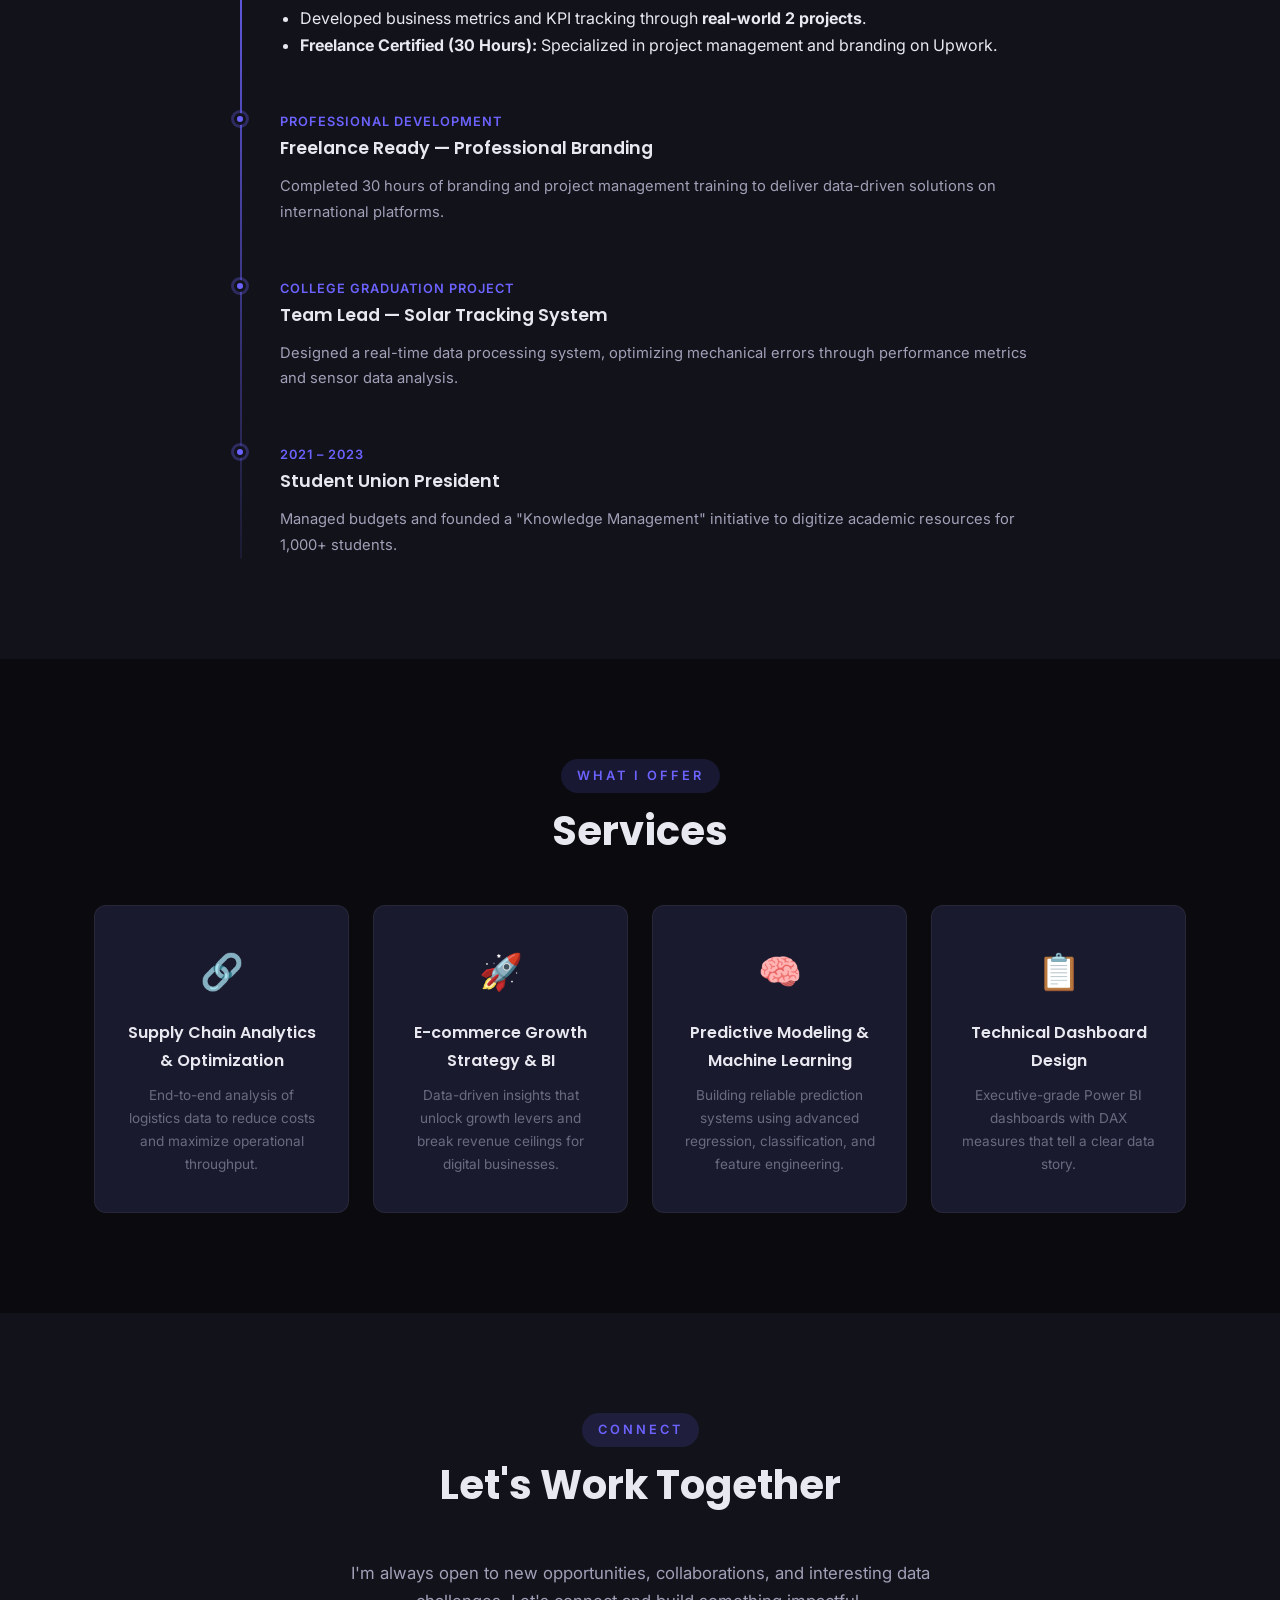
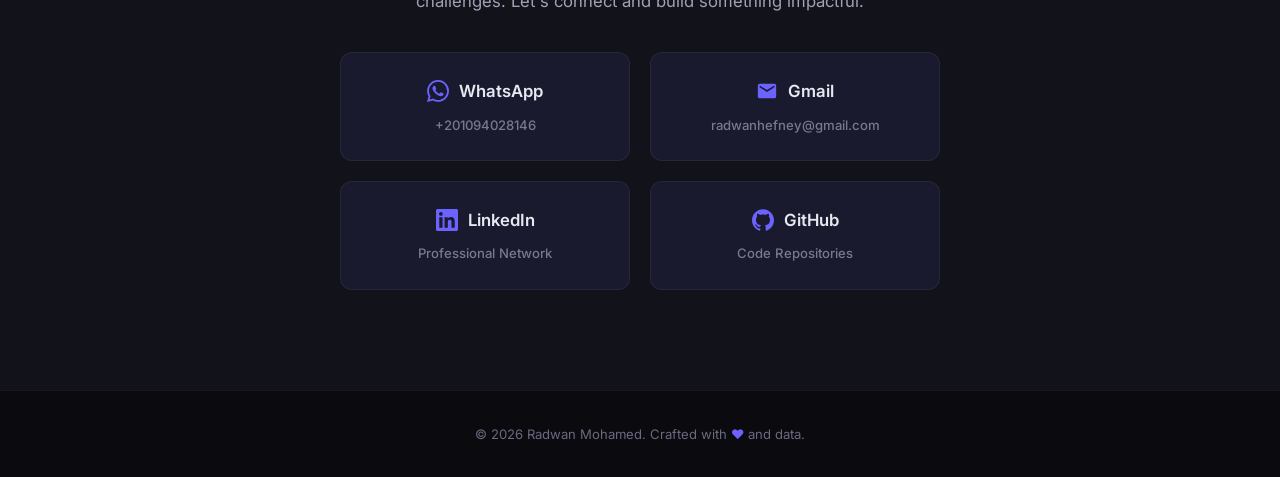
==== commit db02da54: "hero and about edit" ====
--- a/index.html
+++ b/index.html
@@ -64,8 +64,7 @@
             <p class="hero-greeting">Hello, I'm</p>
             <h1 class="hero-name">Radwan Mohamed</h1>
             <p class="hero-title">Data Analyst &amp; Insights Engineer</p>
-            <p class="hero-desc">An NTI-Certified Data Analyst with a Mechanical Engineering foundation, specialized in
-              engineering the insights that power business growth through precise modeling and optimization.</p>
+            <p class="hero-desc">An NTI-Certified Data Analyst with a Mechanical Engineering foundation — I treat business problems the way engineers treat broken systems: find the failure point, measure the cost, and fix it with precision.</p>
             <div class="hero-buttons">
               <a href="#projects" class="btn btn-primary">View Projects</a>
               <a href="#contact" class="btn btn-outline">Get in Touch</a>
@@ -104,9 +103,9 @@
         </div>
         <div class="about-grid">
           <div class="about-text reveal">
-            <p>I dive deep into business behavior to bridge the gap between technical precision and strategic growth. By
-              applying rigorous logic to 'engineer' data, I transform complex, raw datasets into actionable roadmaps
-              that drive smarter decisions and operational efficiency.</p>
+            <p>When a dataset lands on my desk, I start by building a clean, structured foundation — engineering ETL pipelines, modeling schemas, and auditing every assumption before a single KPI gets calculated.</p>
+            <p>From there, I dig into the numbers with one question in mind: what is the business actually losing or missing here? That means understanding how the operation works, not just how the data looks.</p>
+            <p>The output is always an interactive dashboard and a clear narrative — precise enough so that a non-technical stakeholder can make a real decision without needing to trust the math blindly.</p>
           </div>
           <div class="about-stats reveal" data-stagger>
             <div class="stat-card">
--- a/css/style.css
+++ b/css/style.css
@@ -578,17 +578,23 @@
 /* ===== About Section ===== */
 .about-grid {
   display: grid;
-  grid-template-columns: 1fr 1fr;
+  grid-template-columns: 1.5fr 1fr;
   gap: 20px 64px;
   align-items: start;
 }
 
 .about-text p {
   color: var(--text-secondary);
-  font-size: 1.30rem;
+  font-size: 1rem;
   line-height: 1.85;
-}
-
+  width: 100%;
+  max-width: 200ch;
+  margin-bottom: 0.7rem;
+}
+
+.about-text p:last-child {
+  margin-bottom: 0;
+}
 
 
 .about-objective {
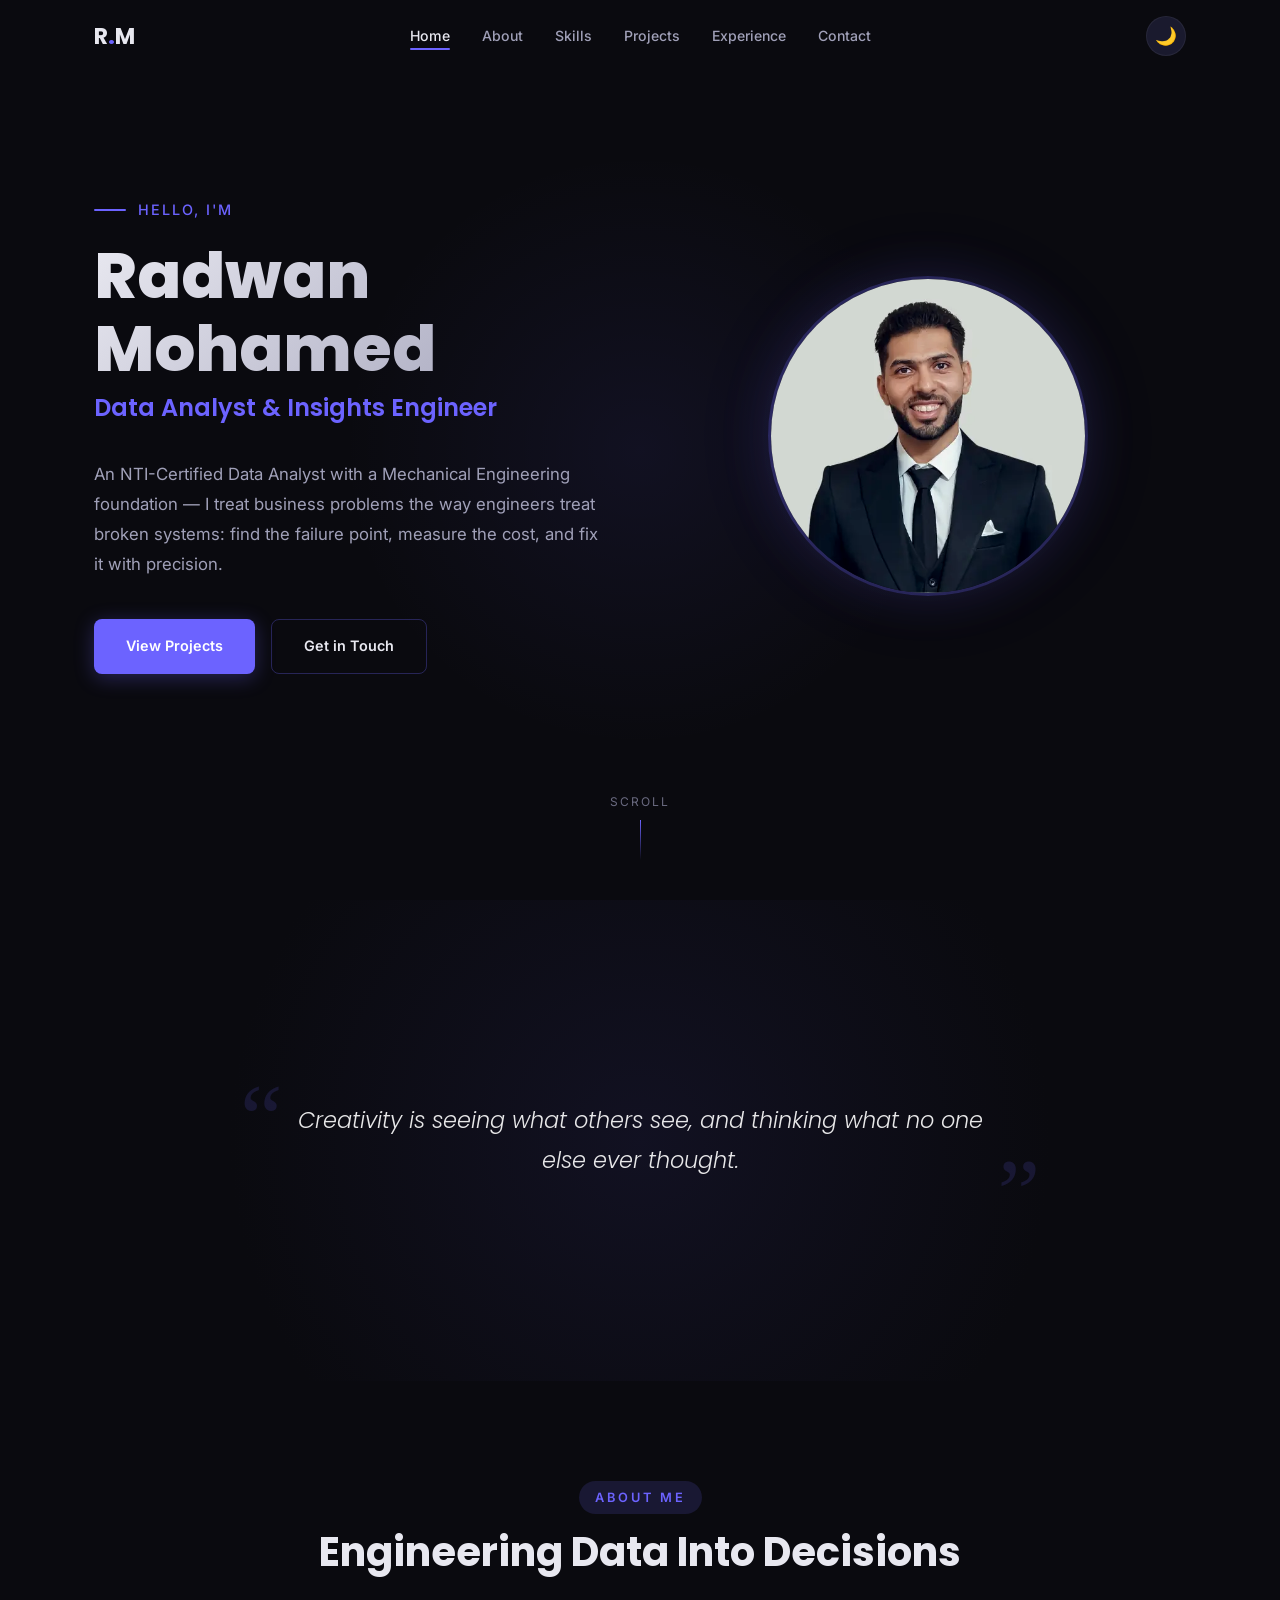
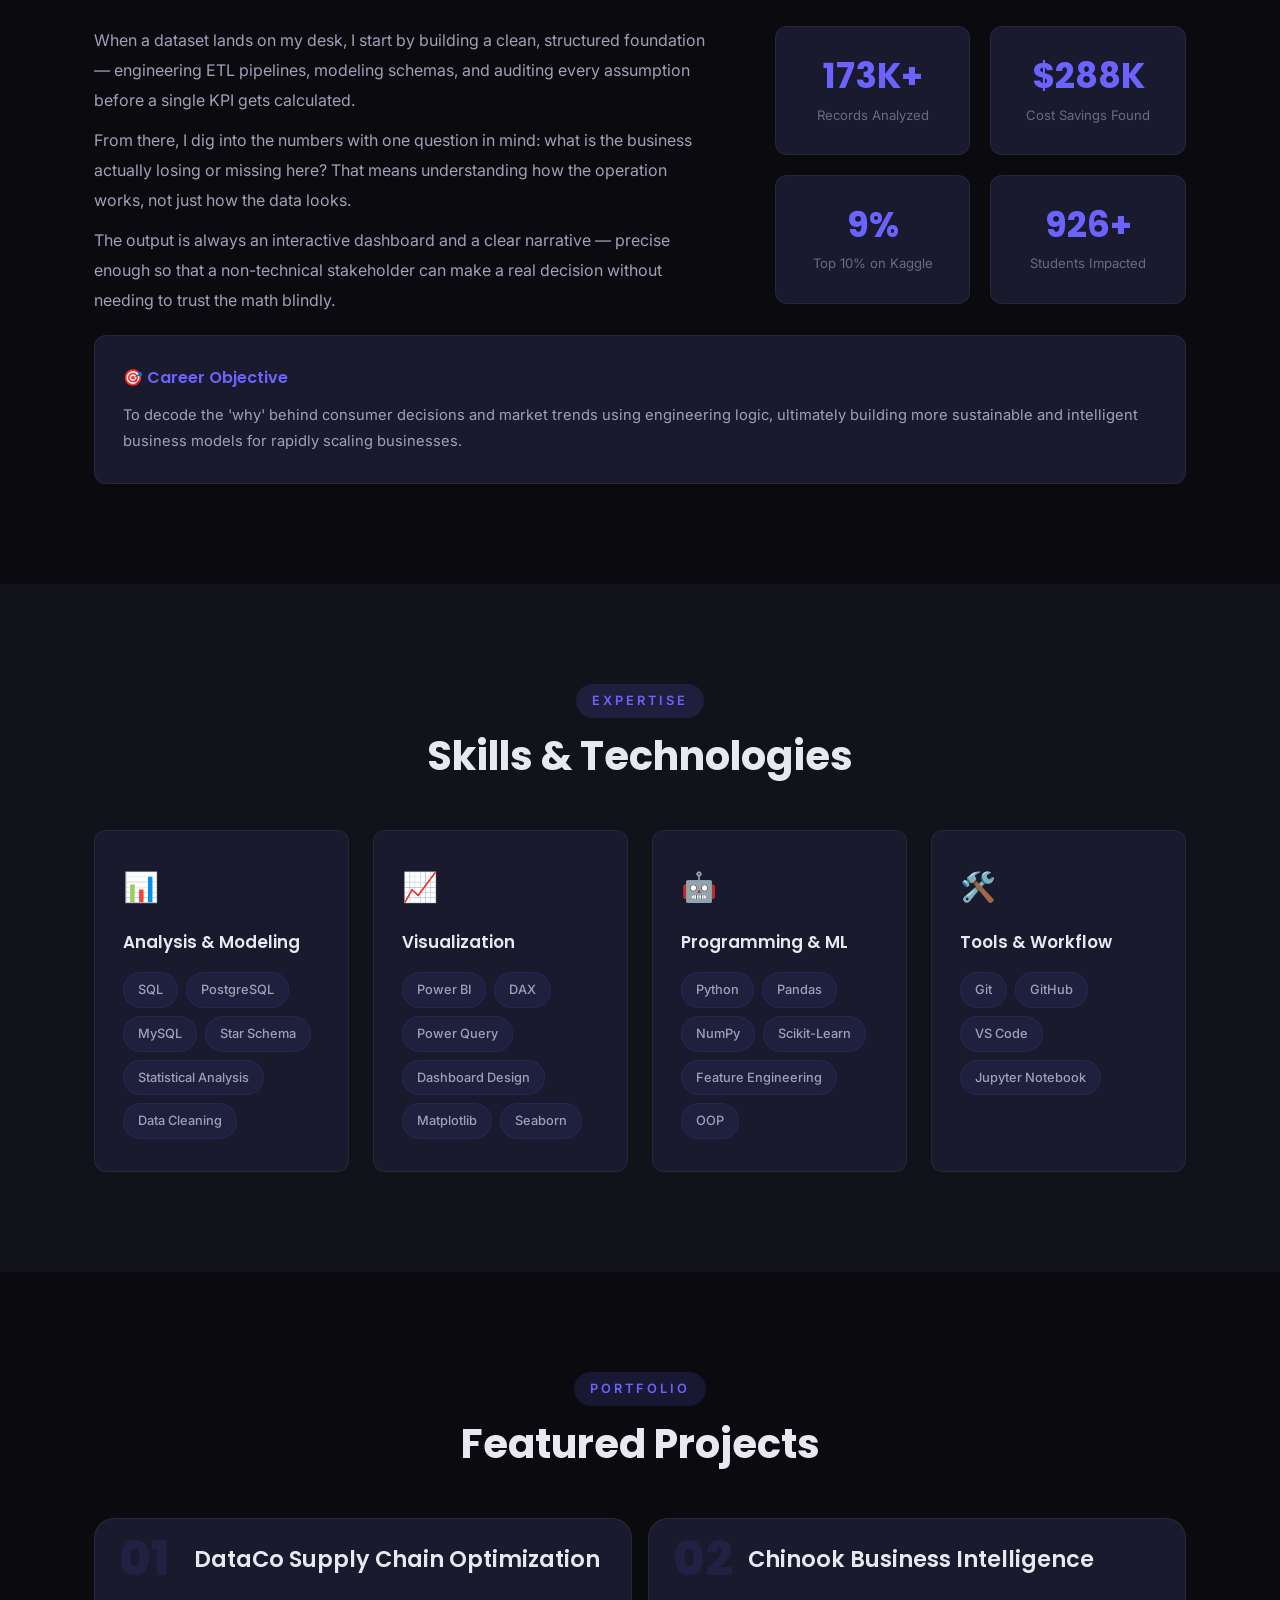
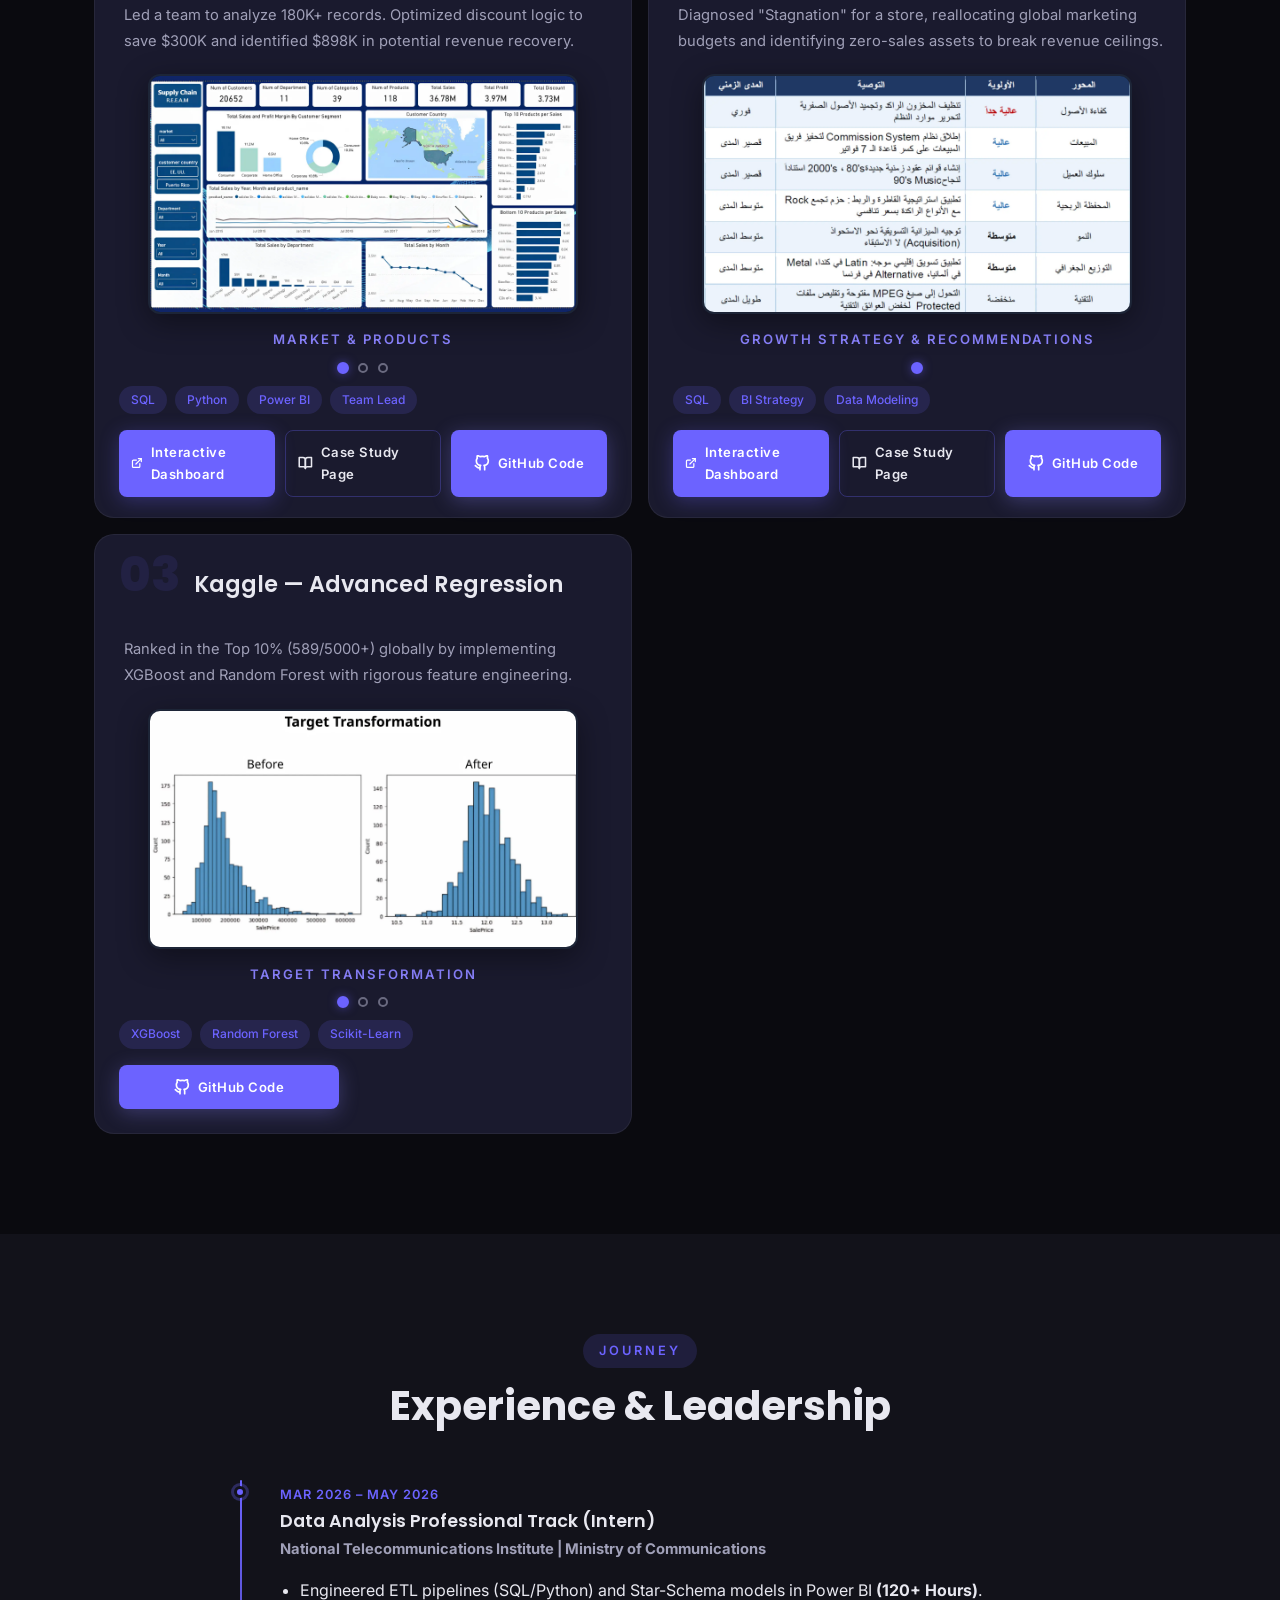
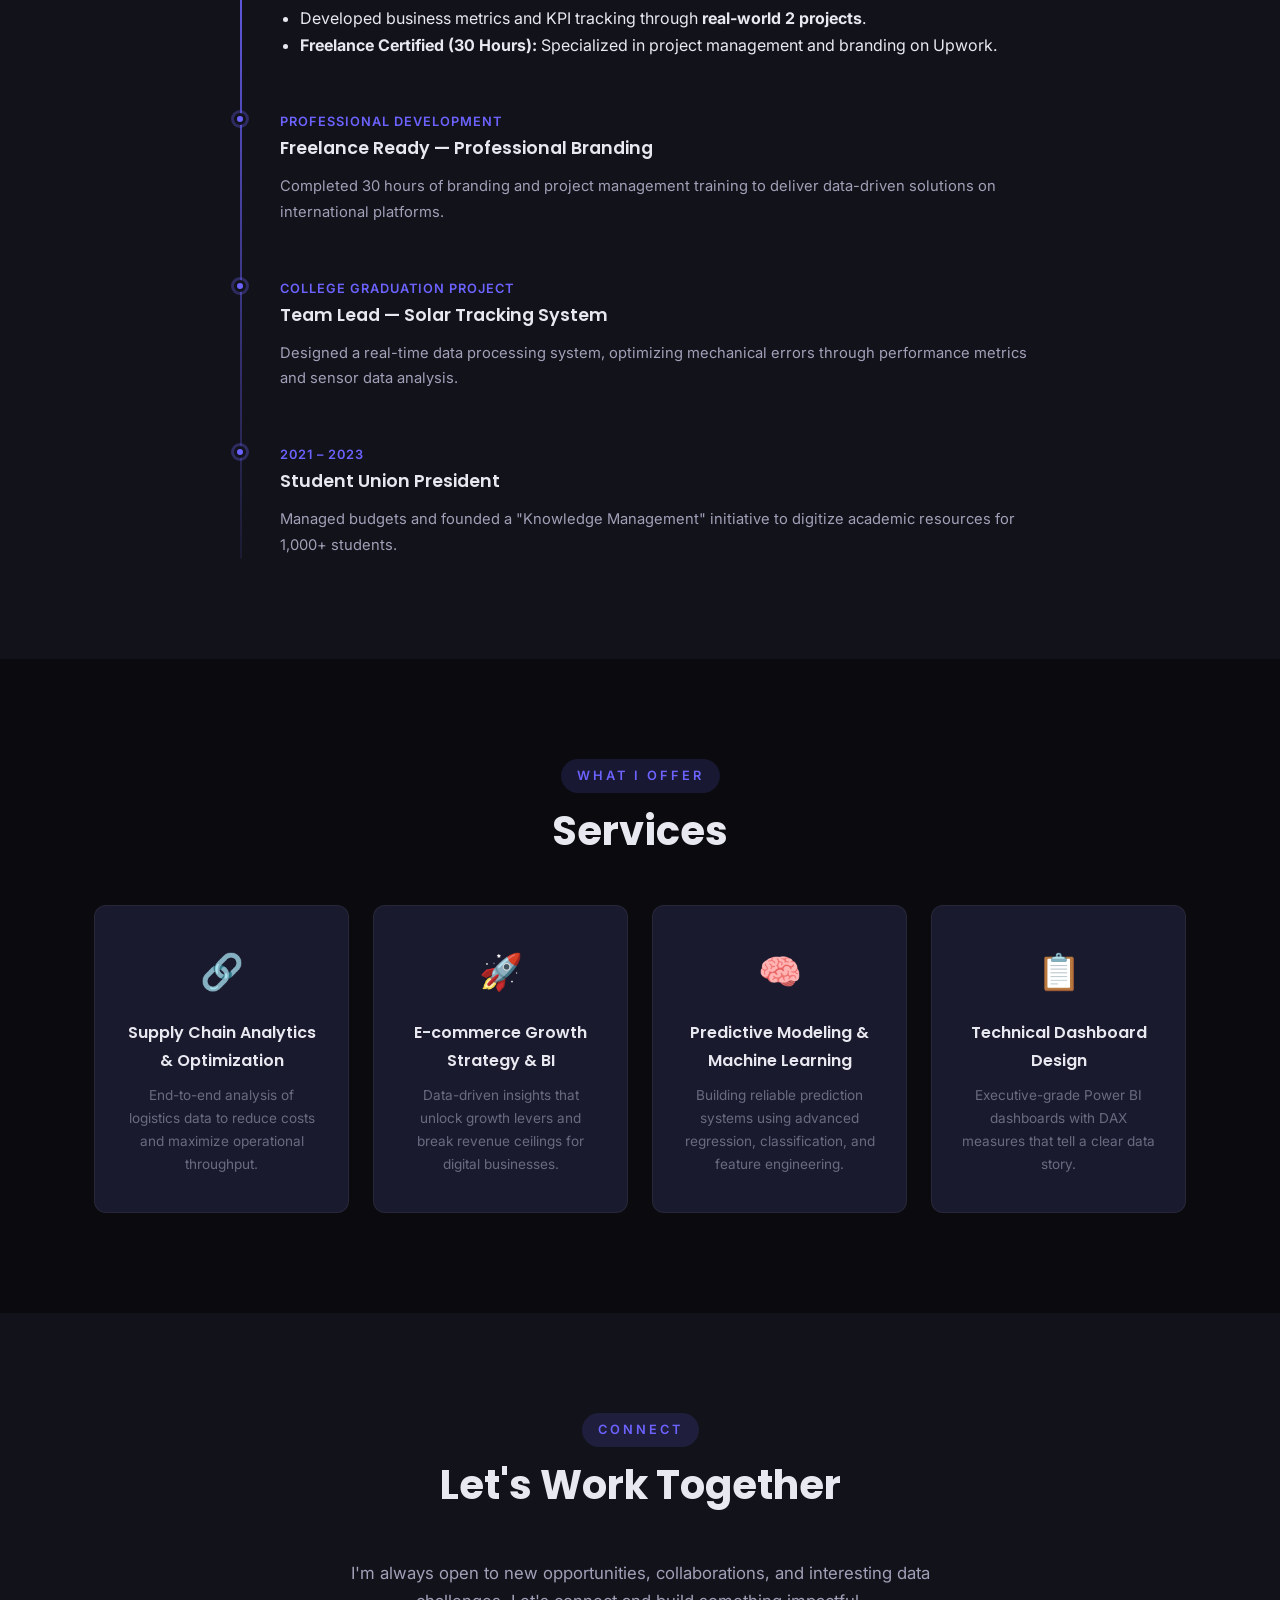
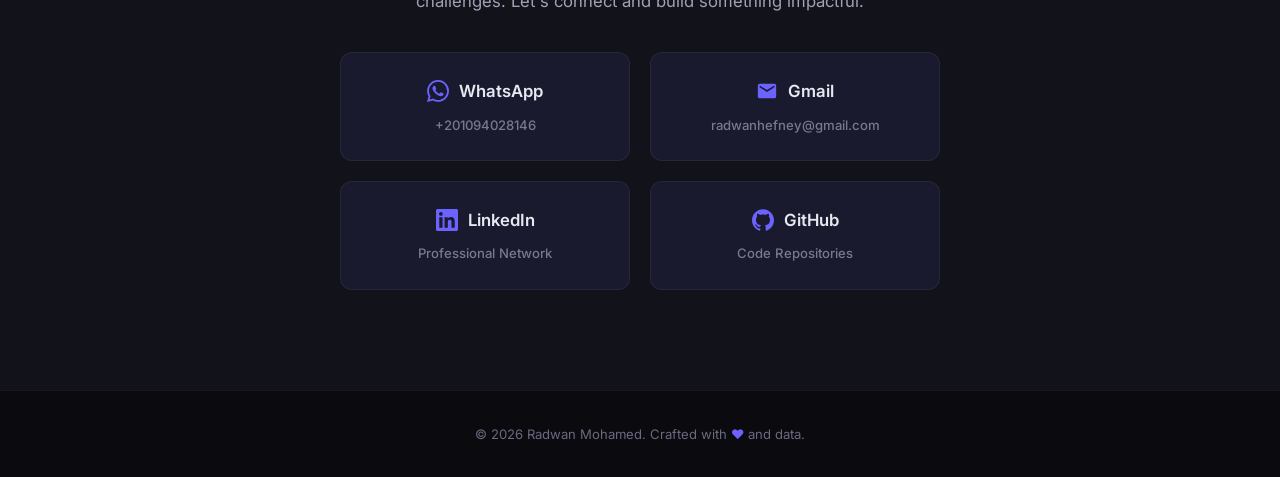
==== commit 5f2adfca: "dataco page edit" ====
--- a/index.html
+++ b/index.html
@@ -22,12 +22,12 @@
     gtag('config', 'G-DS6XKEZFKC');
   </script>
   <script type="text/javascript">
-    (function (c, l, a, r, i, t, y) {
-      c[a] = c[a] || function () { (c[a].q = c[a].q || []).push(arguments) };
-      t = l.createElement(r); t.async = 1; t.src = "https://www.clarity.ms/tag/" + i;
-      y = l.getElementsByTagName(r)[0]; y.parentNode.insertBefore(t, y);
-    })(window, document, "clarity", "script", "wqo2myw53q");
-  </script>
+    (function(c,l,a,r,i,t,y){
+        c[a]=c[a]||function(){(c[a].q=c[a].q||[]).push(arguments)};
+        t=l.createElement(r);t.async=1;t.src="https://www.clarity.ms/tag/"+i;
+        y=l.getElementsByTagName(r)[0];y.parentNode.insertBefore(t,y);
+    })(window, document, "clarity", "script", "xd7ycrbd4f");
+</script>
 </head>
 
 <body>
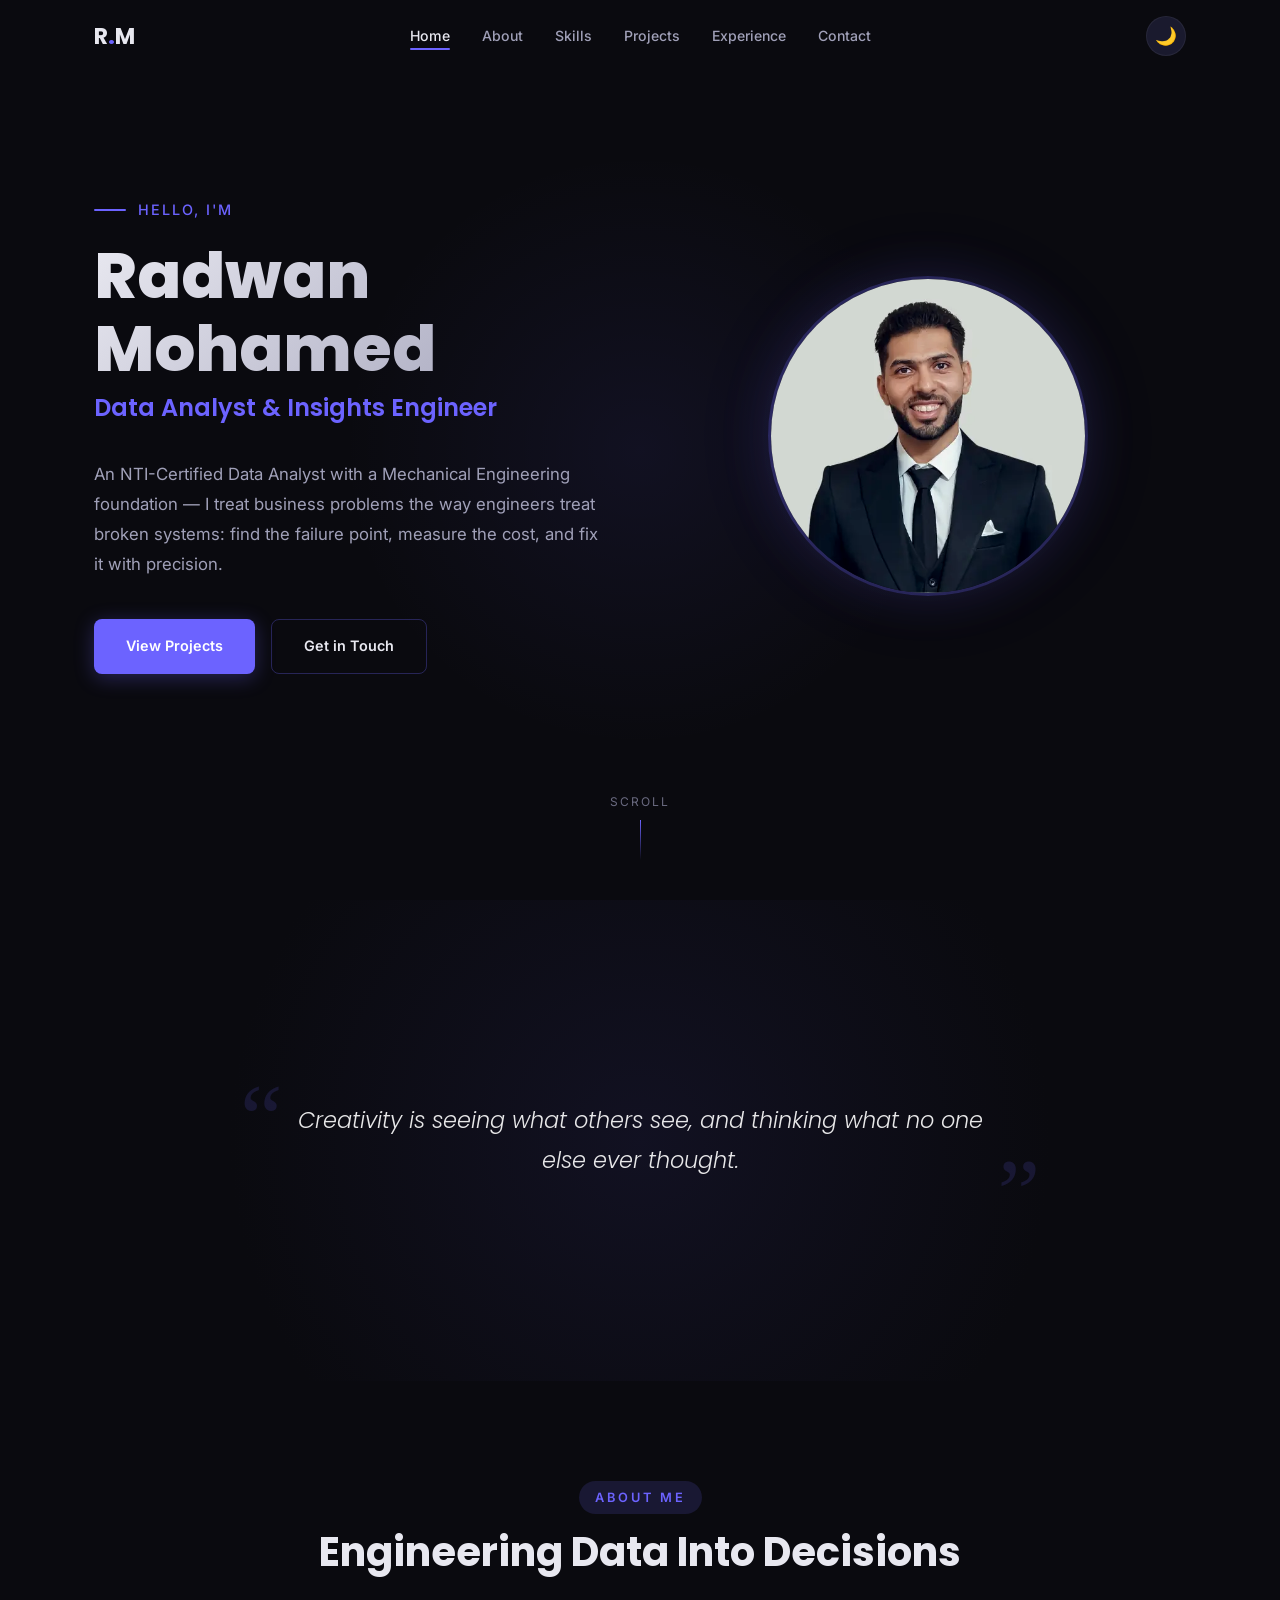
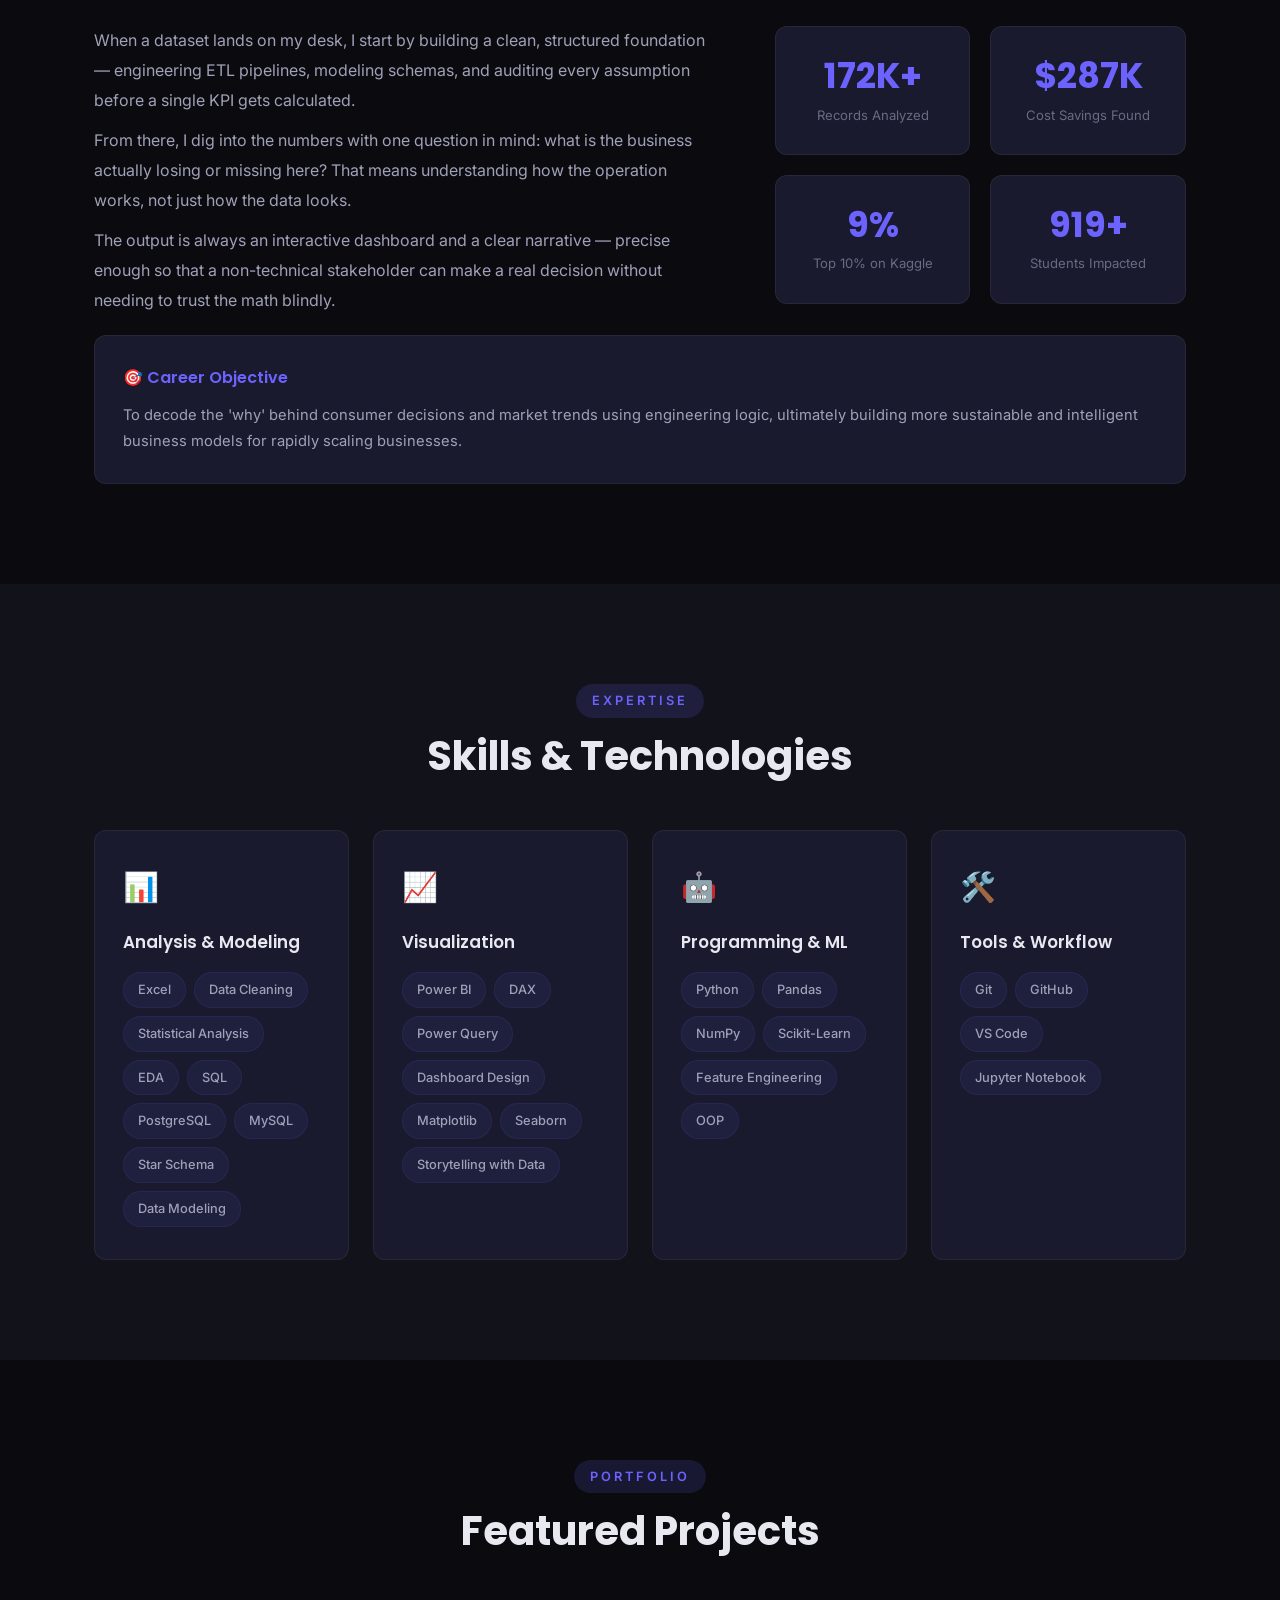
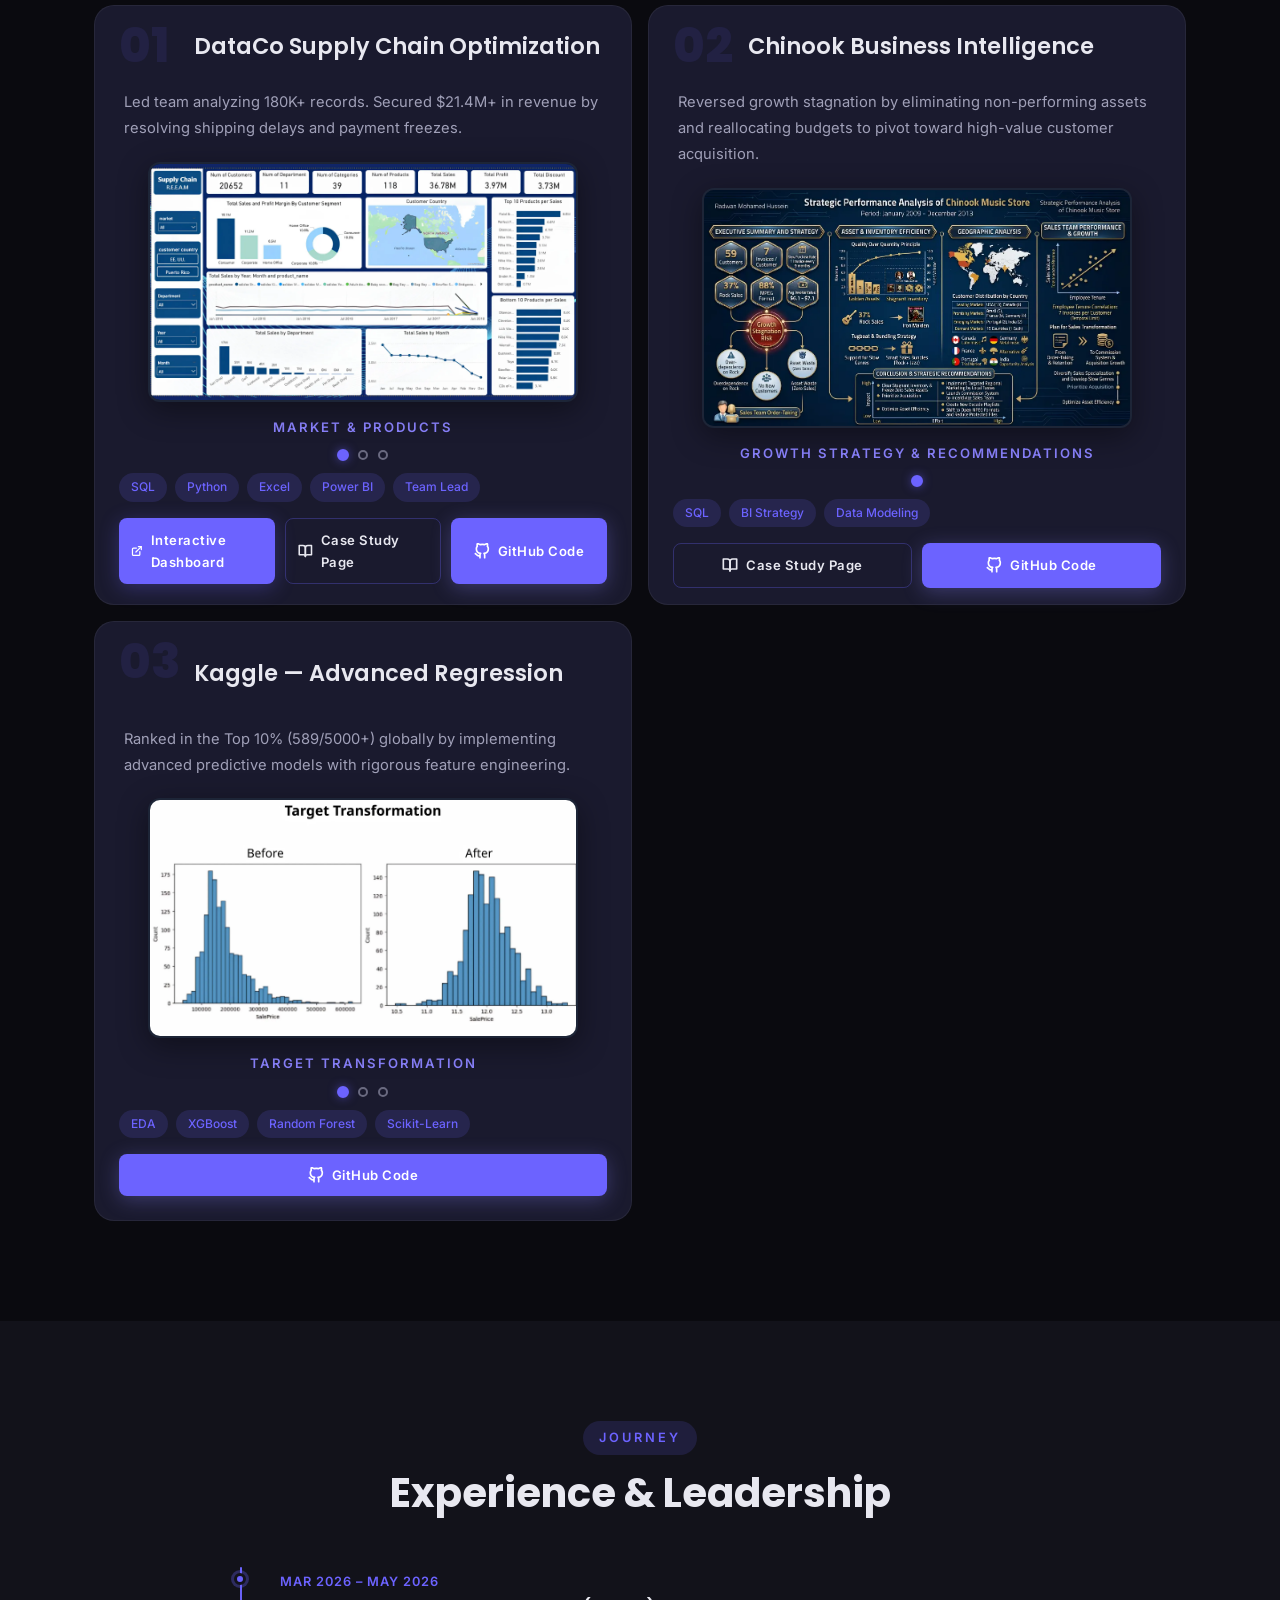
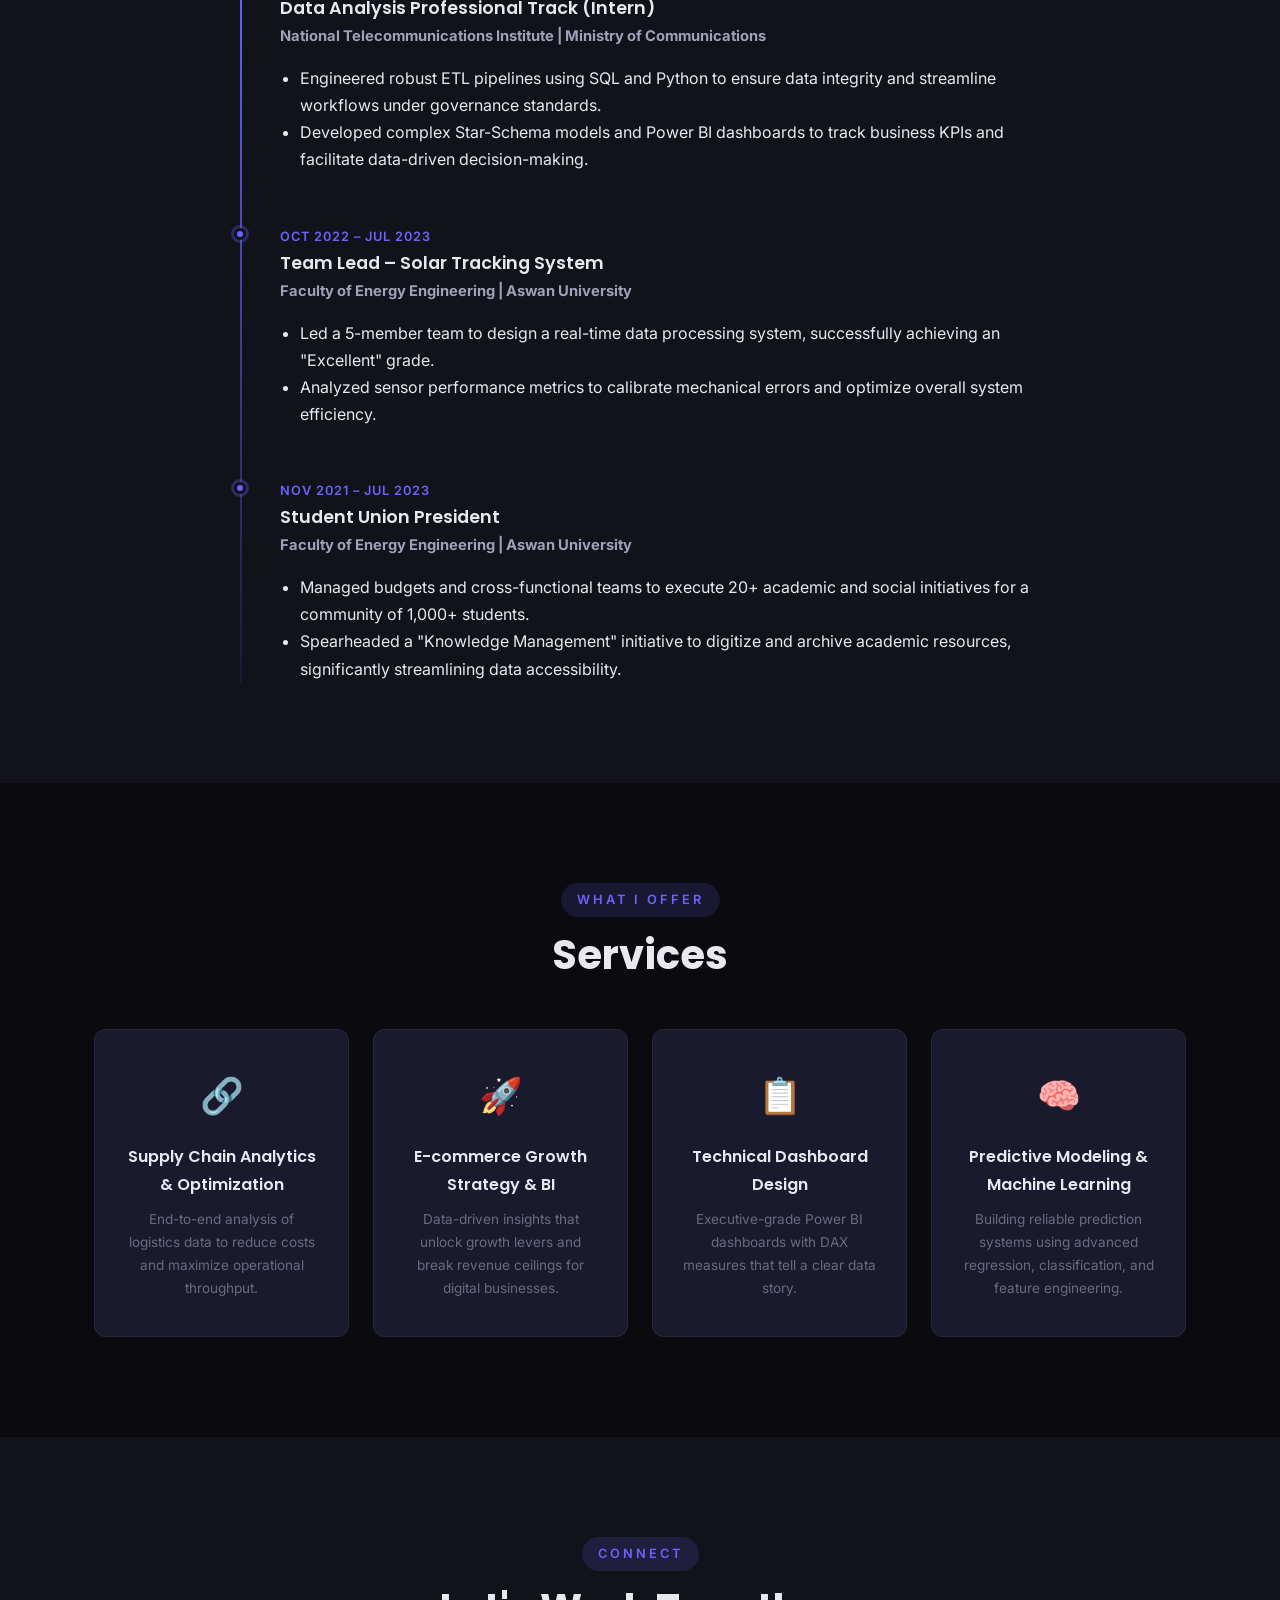
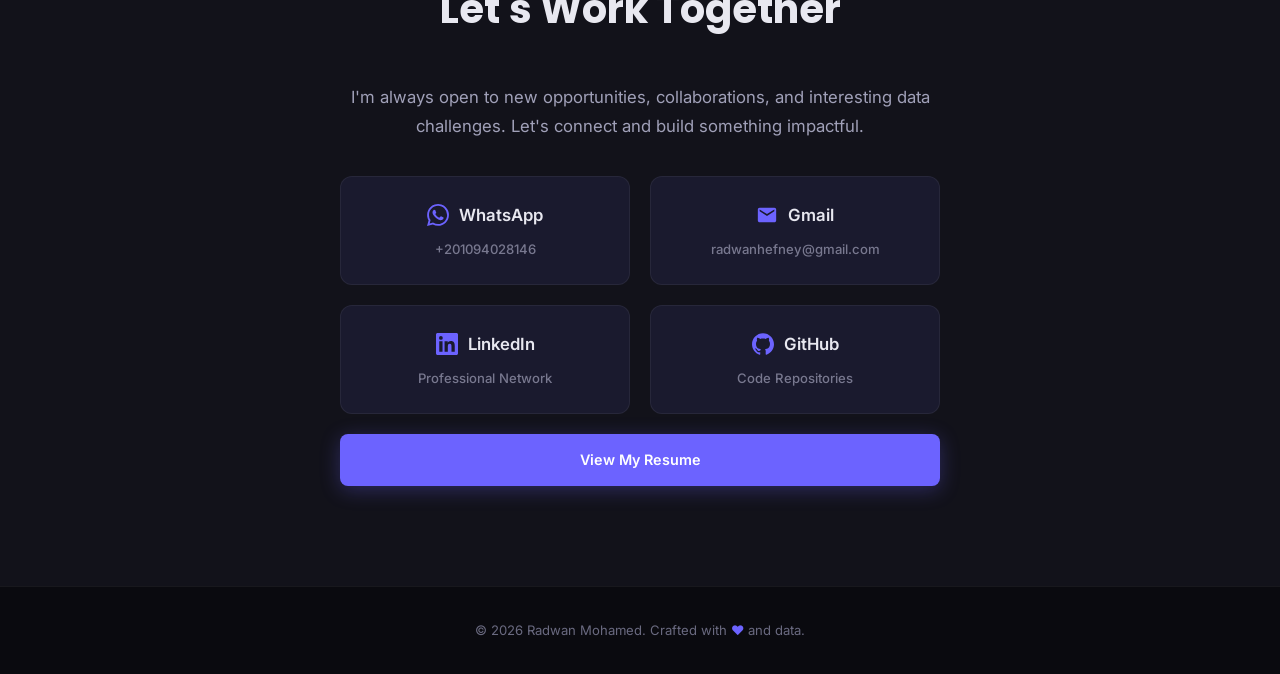
==== commit d65adae5: "final" ====
--- a/index.html
+++ b/index.html
@@ -145,12 +145,15 @@
             <span class="skill-icon">📊</span>
             <h3>Analysis & Modeling</h3>
             <div class="skill-tags">
+              <span class="skill-tag">Excel</span>
+              <span class="skill-tag">Data Cleaning</span>
+              <span class="skill-tag">Statistical Analysis</span>
+              <span class="skill-tag">EDA</span>
               <span class="skill-tag">SQL</span>
               <span class="skill-tag">PostgreSQL</span>
               <span class="skill-tag">MySQL</span>
               <span class="skill-tag">Star Schema</span>
-              <span class="skill-tag">Statistical Analysis</span>
-              <span class="skill-tag">Data Cleaning</span>
+              <span class="skill-tag">Data Modeling</span>
             </div>
           </div>
           <div class="skill-category reveal">
@@ -163,6 +166,7 @@
               <span class="skill-tag">Dashboard Design</span>
               <span class="skill-tag">Matplotlib</span>
               <span class="skill-tag">Seaborn</span>
+              <span class="skill-tag">Storytelling with Data</span>
             </div>
           </div>
           <div class="skill-category reveal">
@@ -201,7 +205,7 @@
           <div class="project-card project-card--featured reveal">
             <span class="project-number">01</span>
             <h3>DataCo Supply Chain Optimization</h3>
-            <p>Led a team to analyze 180K+ records. Optimized discount logic to save $300K and identified $898K in potential revenue recovery.</p>
+            <p>Led team analyzing 180K+ records. Secured $21.4M+ in revenue by resolving shipping delays and payment freezes.</p>
             <div class="dashboard-carousel" id="dashboardCarousel">
               <button class="carousel-arrow carousel-arrow--prev" id="carouselPrev" aria-label="Previous dashboard">
                 <svg viewBox="0 0 24 24" fill="none" xmlns="http://www.w3.org/2000/svg">
@@ -240,6 +244,7 @@
             <div class="project-tags">
               <span class="project-tag">SQL</span>
               <span class="project-tag">Python</span>
+              <span class="project-tag">Excel</span>
               <span class="project-tag">Power BI</span>
               <span class="project-tag">Team Lead</span>
             </div>
@@ -277,7 +282,7 @@
           <div class="project-card reveal">
             <span class="project-number">02</span>
             <h3>Chinook Business Intelligence</h3>
-            <p>Diagnosed "Stagnation" for a store, reallocating global marketing budgets and identifying zero-sales assets to break revenue ceilings.</p>
+            <p>Reversed growth stagnation by eliminating non-performing assets and reallocating budgets to pivot toward high-value customer acquisition.</p>
 
             <div class="dashboard-carousel">
               <button class="carousel-arrow carousel-arrow--prev" aria-label="Previous image">
@@ -310,16 +315,6 @@
               <span class="project-tag">Data Modeling</span>
             </div>
             <div class="project-buttons-row">
-              <a href="#" class="btn btn-primary"
-                aria-label="View Chinook Interactive Dashboard">
-                <svg width="16" height="16" viewBox="0 0 24 24" fill="none" stroke="currentColor" stroke-width="2.5"
-                  stroke-linecap="round" stroke-linejoin="round">
-                  <path d="M18 13v6a2 2 0 0 1-2 2H5a2 2 0 0 1-2-2V8a2 2 0 0 1 2-2h6" />
-                  <polyline points="15 3 21 3 21 9" />
-                  <line x1="10" y1="14" x2="21" y2="3" />
-                </svg>
-                Interactive Dashboard
-              </a>
               <a href="chinook.html" class="btn btn-outline"
                 aria-label="View Chinook Case Study Page">
                 <svg width="16" height="16" viewBox="0 0 24 24" fill="none" stroke="currentColor" stroke-width="2.5"
@@ -343,9 +338,7 @@
           <div class="project-card reveal">
             <span class="project-number">03</span>
             <h3>Kaggle — Advanced Regression</h3>
-            <p>Ranked in the Top 10% (589/5000+) globally by implementing XGBoost and Random Forest with rigorous
-              feature
-              engineering.</p>
+            <p>Ranked in the Top 10% (589/5000+) globally by implementing advanced predictive models with rigorous feature engineering.</p>
 
             <div class="dashboard-carousel">
               <button class="carousel-arrow carousel-arrow--prev" aria-label="Previous image">
@@ -382,6 +375,7 @@
             </div>
 
             <div class="project-tags">
+              <span class="project-tag">EDA</span>
               <span class="project-tag">XGBoost</span>
               <span class="project-tag">Random Forest</span>
               <span class="project-tag">Scikit-Learn</span>
@@ -418,39 +412,36 @@
                   Ministry
                   of Communications</strong></p>
               <ul style="list-style-type: disc; margin-left: 20px;">
-                <li>Engineered ETL pipelines (SQL/Python) and Star-Schema models in Power BI <strong>(120+
-                    Hours)</strong>.</li>
-                <li>Developed business metrics and KPI tracking through <strong>real-world 2 projects</strong>.
-                </li>
-                <li><strong>Freelance Certified (30 Hours):</strong> Specialized in project management and branding on
-                  Upwork.</li>
+                <li>Engineered robust ETL pipelines using SQL and Python to ensure data integrity and streamline workflows under governance standards.</li>
+                <li>Developed complex Star-Schema models and Power BI dashboards to track business KPIs and facilitate data-driven decision-making.</li>
               </ul>
             </div>
           </div>
 
           <div class="timeline-item reveal">
             <div class="timeline-dot"></div>
-            <span class="timeline-date">Professional Development</span>
-            <h3>Freelance Ready — Professional Branding</h3>
-            <p>Completed 30 hours of branding and project management training to deliver data-driven solutions on
-              international platforms.</p>
+            <span class="timeline-date">Oct 2022 – Jul 2023</span>
+            <h3>Team Lead – Solar Tracking System</h3>
+            <div class="experience-content">
+              <p style="margin-top: -10px; margin-bottom: 15px;"><strong>Faculty of Energy Engineering | Aswan University</strong></p>
+              <ul style="list-style-type: disc; margin-left: 20px;">
+                <li>Led a 5-member team to design a real-time data processing system, successfully achieving an "Excellent" grade.</li>
+                <li>Analyzed sensor performance metrics to calibrate mechanical errors and optimize overall system efficiency.</li>
+              </ul>
+            </div>
           </div>
 
           <div class="timeline-item reveal">
             <div class="timeline-dot"></div>
-            <span class="timeline-date">College Graduation Project</span>
-            <h3>Team Lead — Solar Tracking System</h3>
-            <p>Designed a real-time data processing system, optimizing mechanical errors through performance metrics and
-              sensor data analysis.</p>
-          </div>
-
-          <div class="timeline-item reveal">
-            <div class="timeline-dot"></div>
-            <span class="timeline-date">2021 – 2023</span>
+            <span class="timeline-date">Nov 2021 – Jul 2023</span>
             <h3>Student Union President</h3>
-            <p>Managed budgets and founded a "Knowledge Management" initiative to digitize academic resources for 1,000+
-              students.</p>
-          </div>
+            <div class="experience-content">
+              <p style="margin-top: -10px; margin-bottom: 15px;"><strong>Faculty of Energy Engineering | Aswan University</strong></p>
+              <ul style="list-style-type: disc; margin-left: 20px;">
+                <li>Managed budgets and cross-functional teams to execute 20+ academic and social initiatives for a community of 1,000+ students.</li>
+                <li>Spearheaded a "Knowledge Management" initiative to digitize and archive academic resources, significantly streamlining data accessibility.</li>
+              </ul>
+            </div>
         </div>
       </div>
     </section>
@@ -473,15 +464,15 @@
             <p>Data-driven insights that unlock growth levers and break revenue ceilings for digital businesses.</p>
           </div>
           <div class="service-card reveal">
+            <span class="service-icon">📋</span>
+            <h3>Technical Dashboard Design</h3>
+            <p>Executive-grade Power BI dashboards with DAX measures that tell a clear data story.</p>
+          </div>
+          <div class="service-card reveal">
             <span class="service-icon">🧠</span>
             <h3>Predictive Modeling & Machine Learning</h3>
             <p>Building reliable prediction systems using advanced regression, classification, and feature engineering.
             </p>
-          </div>
-          <div class="service-card reveal">
-            <span class="service-icon">📋</span>
-            <h3>Technical Dashboard Design</h3>
-            <p>Executive-grade Power BI dashboards with DAX measures that tell a clear data story.</p>
           </div>
         </div>
       </div>
@@ -573,6 +564,9 @@
               <span class="contact-tooltip">View GitHub Repos</span>
             </a>
           </div>
+          <a href="https://drive.google.com/file/d/1vHntzir-9vfDyHvpYvYWeQN7Cf-HuLgE/view?usp=sharing" target="_blank" rel="noopener noreferrer" class="btn btn-primary contact-resume-btn" aria-label="View my resume">
+            View My Resume
+          </a>
         </div>
       </div>
   </main>
--- a/css/style.css
+++ b/css/style.css
@@ -1070,13 +1070,18 @@
 }
 
 .project-buttons-row--single {
-  justify-content: flex-start;
+  display: flex;
+  flex-direction: column; /* لجعل العنوان فوق الزرار */
+  width: 100%;            /* لضمان أن الحاوية تأخذ عرض المكان المخصص لها */
+  align-items: stretch;
 }
 
 .project-buttons-row--single .btn {
-  flex: 0 1 auto;
-  min-width: 220px;
-  padding: 11px 20px;
+  flex: 1 1 auto;         /* اجعل الزرار ينمو ليملأ المساحة */
+  min-width: 0;           /* إلغاء الـ 220px ليسمح للزرار بالتمدد */
+  width: 100%;            /* إجبار الزرار على أخذ عرض الحاوية */
+  text-align: center;     /* سنترة النص داخل الزرار */
+  box-sizing: border-box;
 }
 
 @media (max-width: 576px) {
@@ -1400,6 +1405,14 @@
   gap: 20px;
   max-width: 800px;
   margin: 0 auto;
+}
+
+.contact-resume-btn {
+  display: inline-flex;
+  justify-content: center;
+  width: 100%;
+  max-width: 800px;
+  margin: 20px auto 0;
 }
 
 .contact-link {
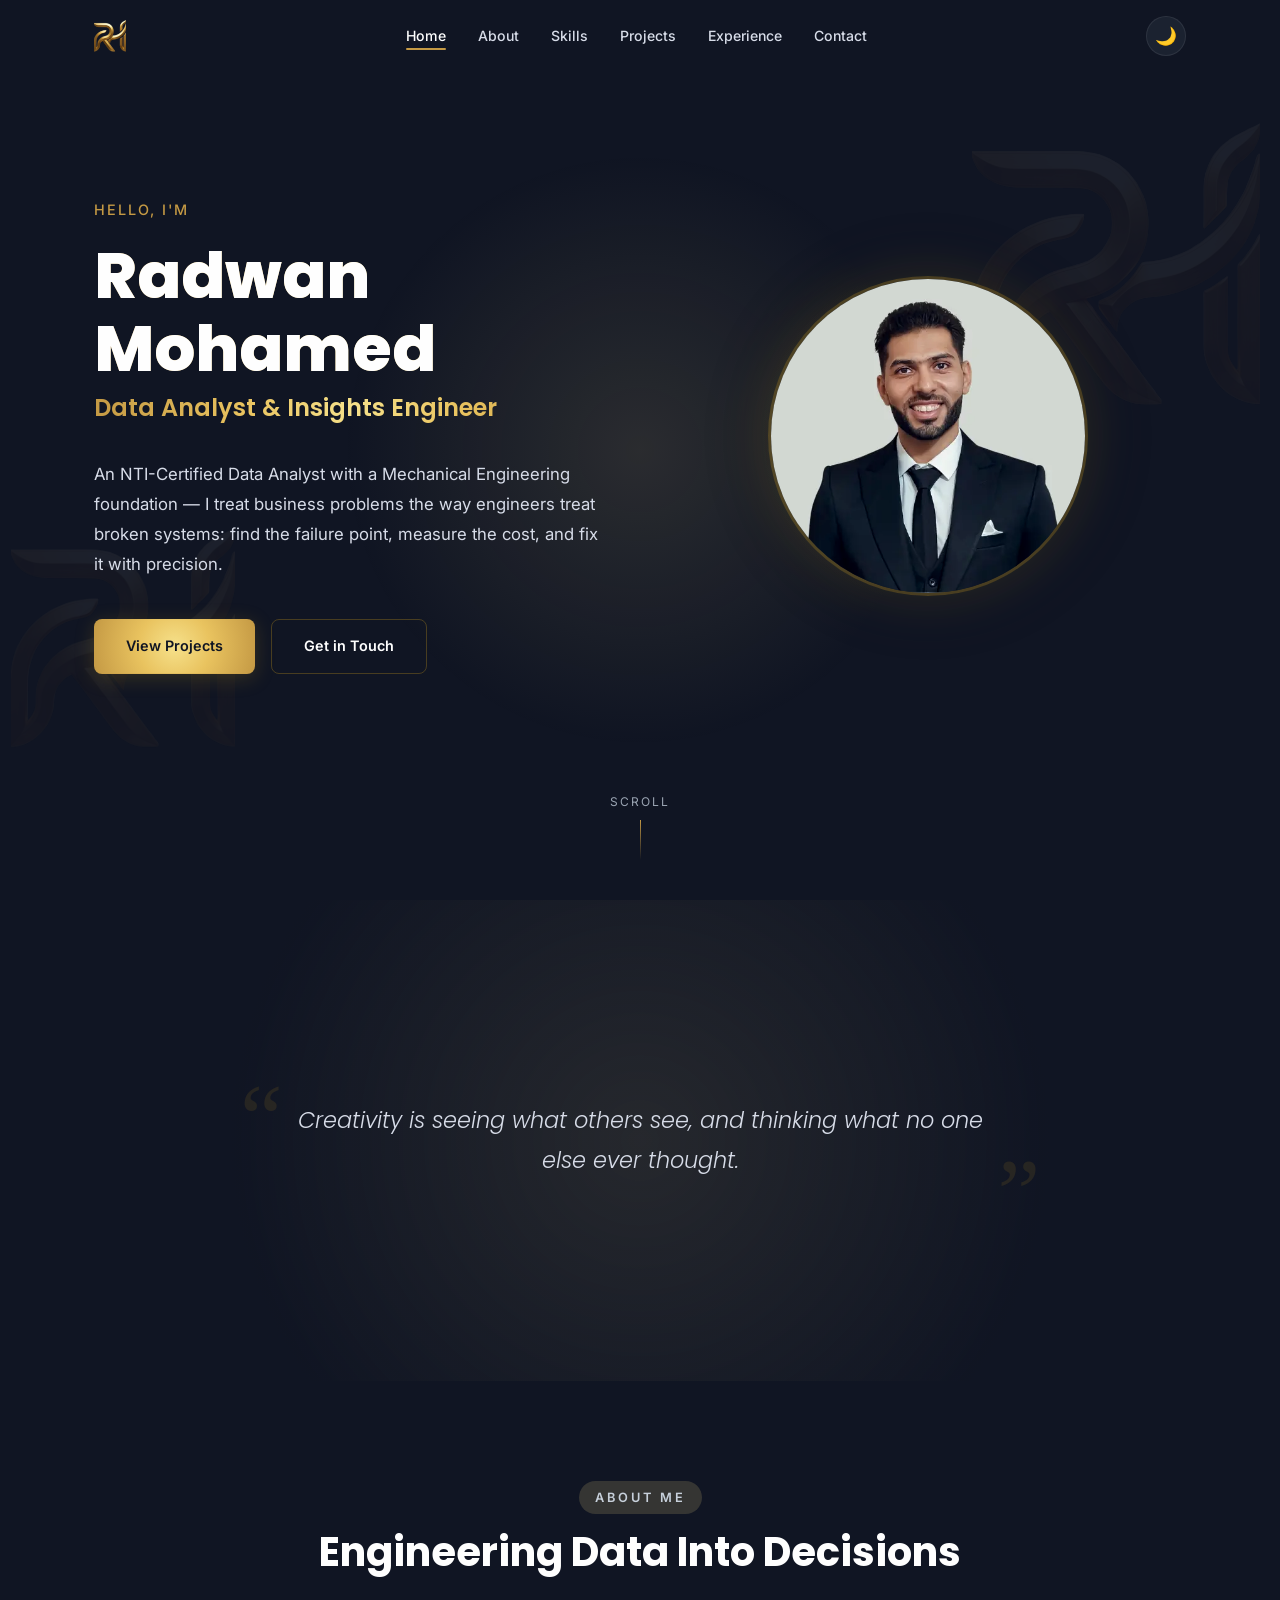
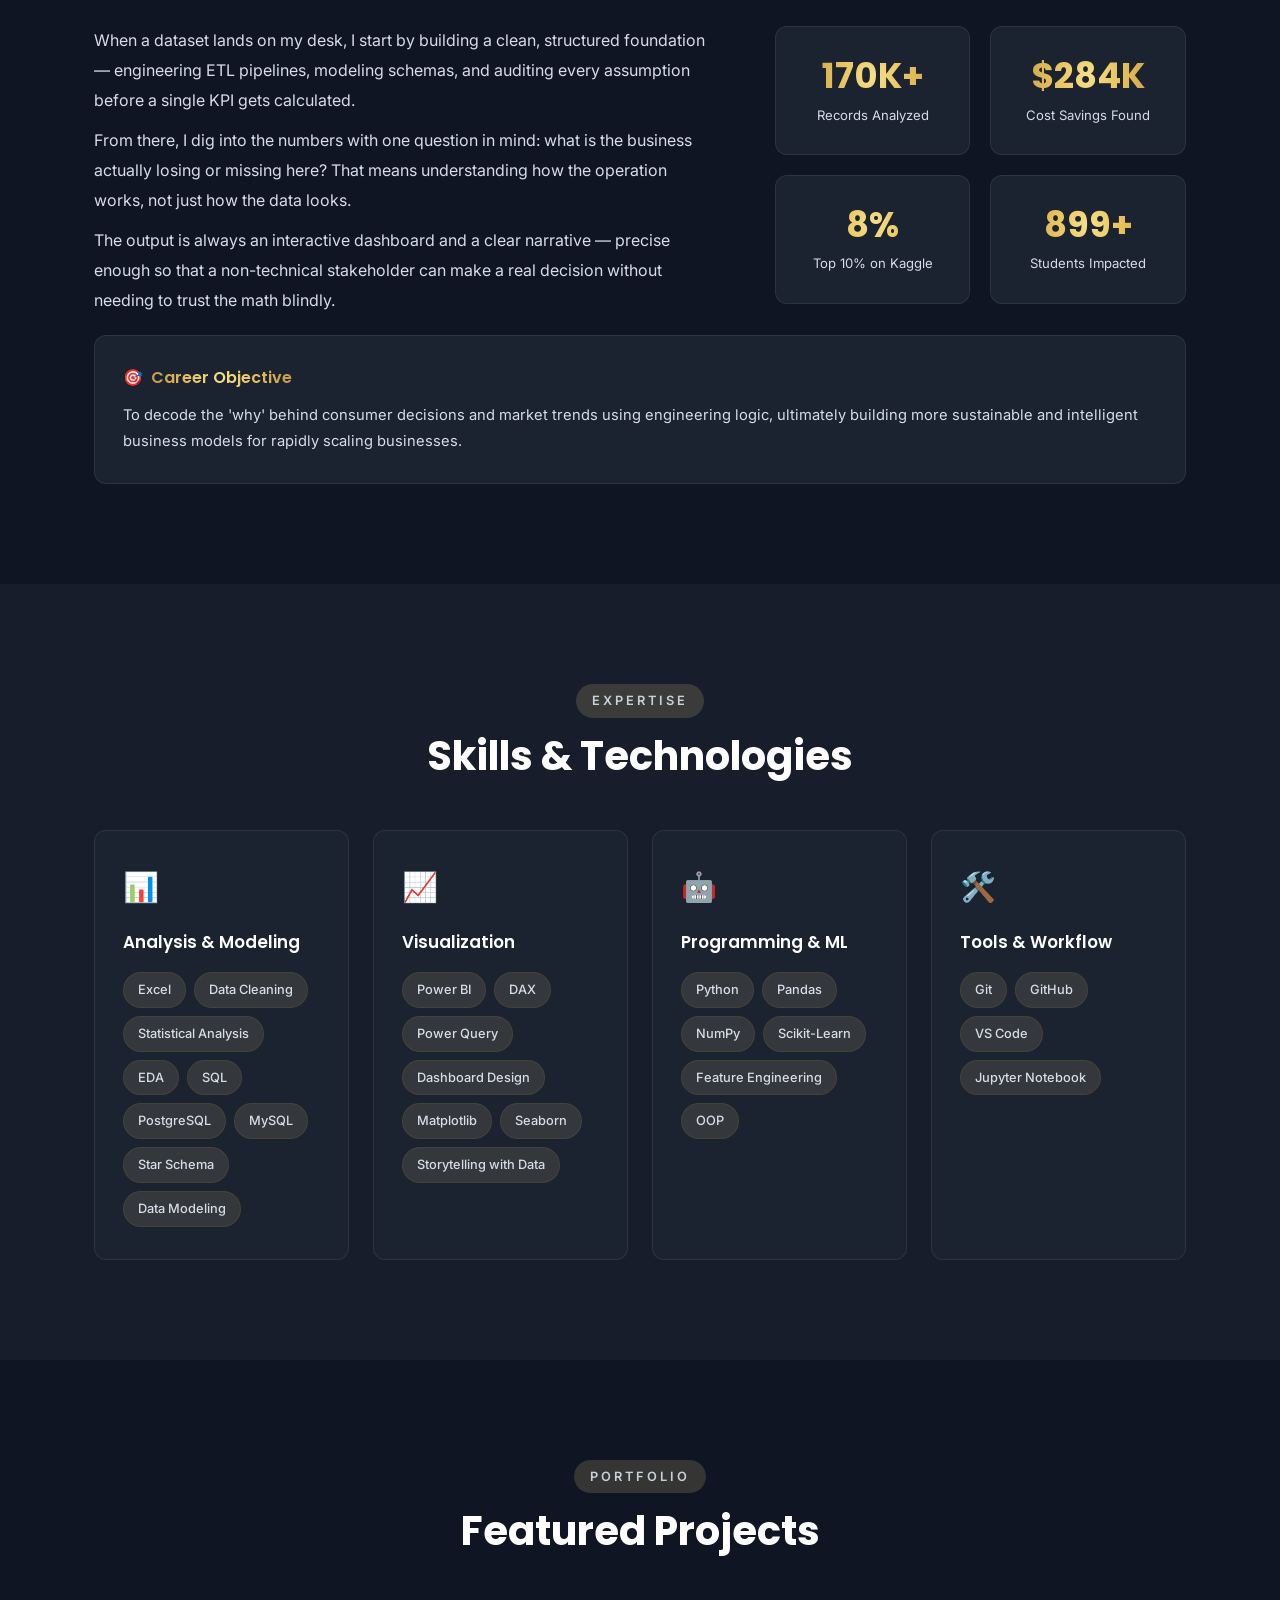
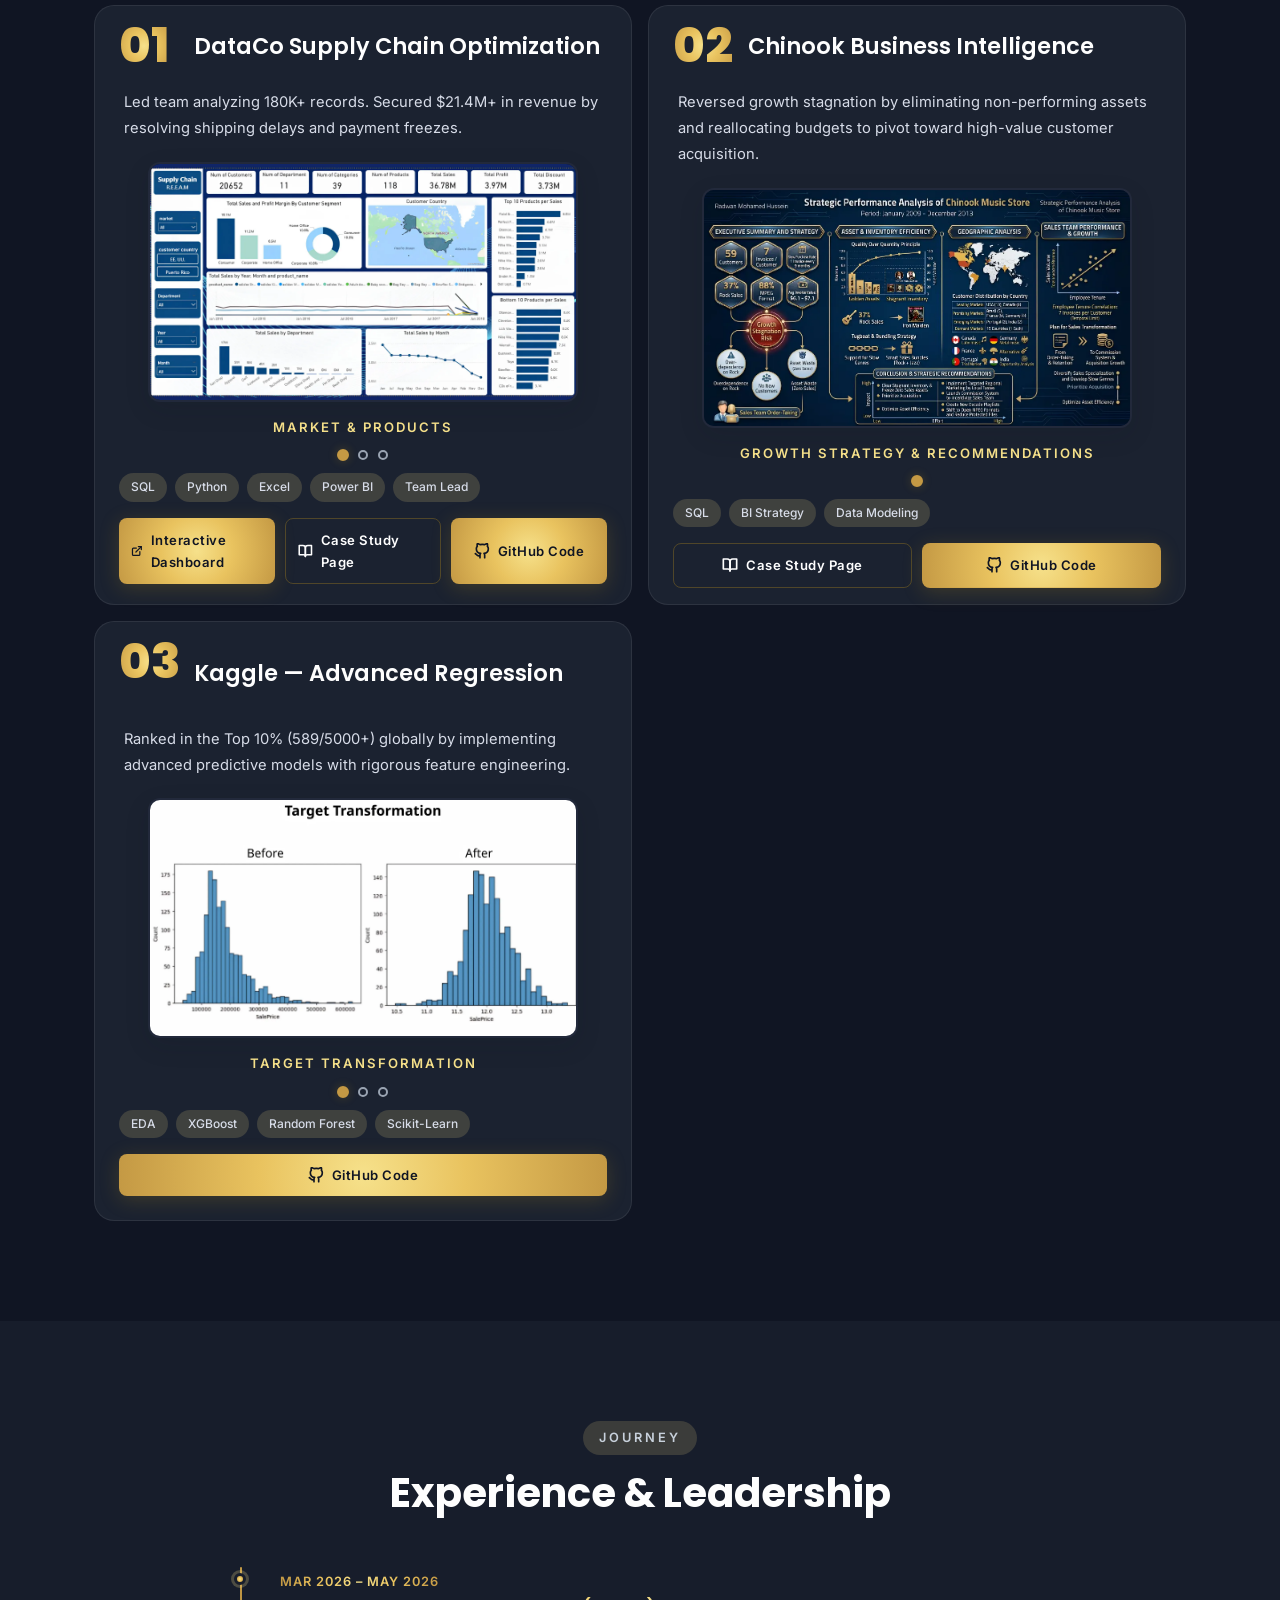
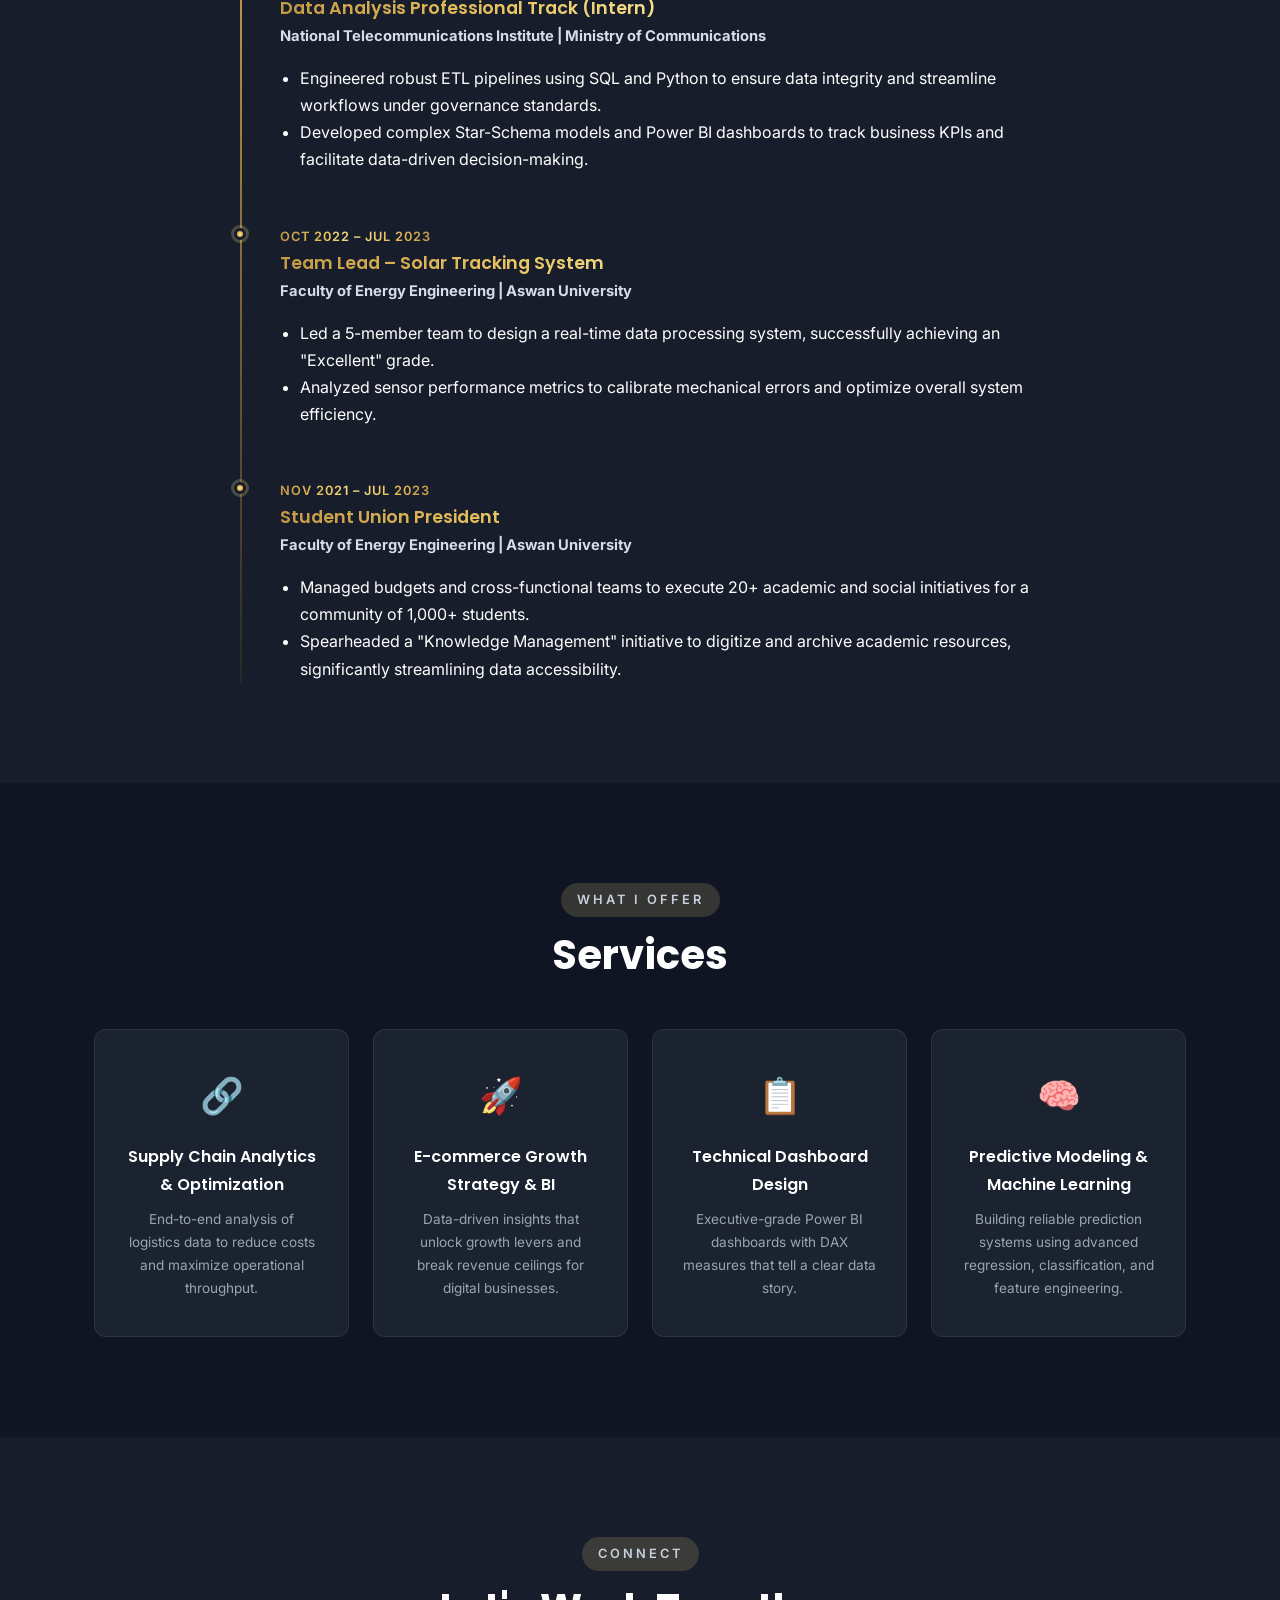
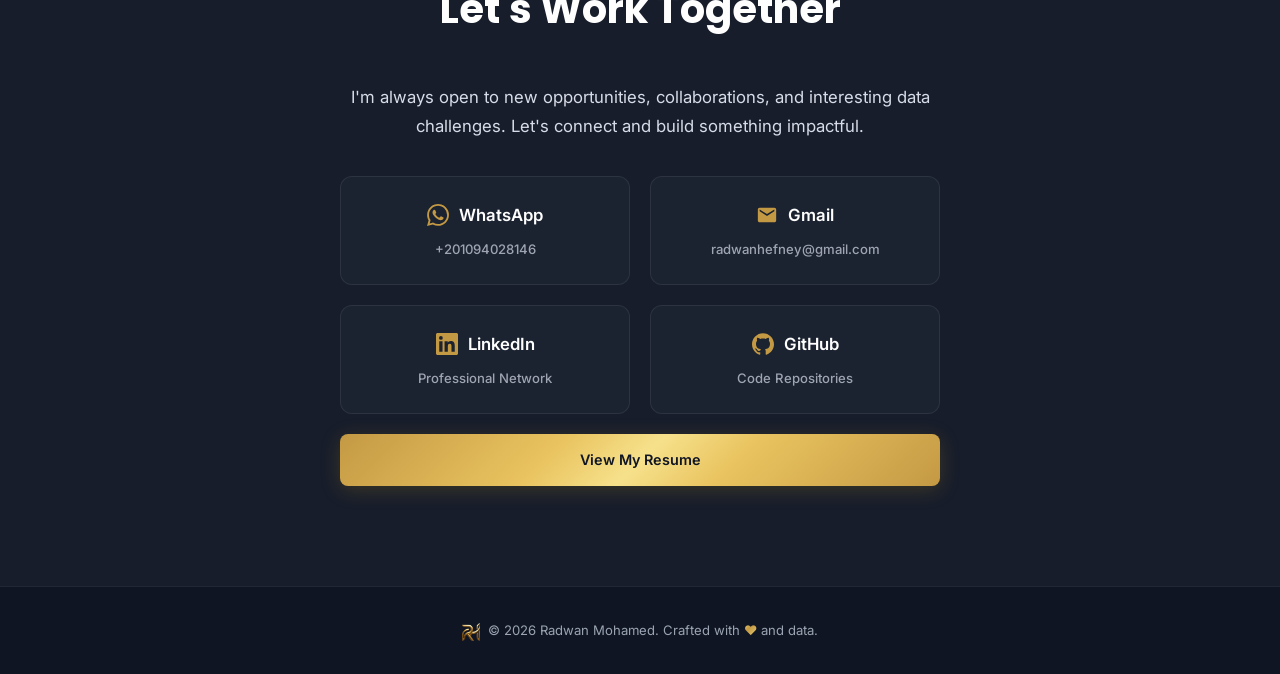
==== commit 1e9744fd: "personal pranding" ====
--- a/index.html
+++ b/index.html
@@ -33,7 +33,9 @@
 <body>
   <nav class="navbar" id="navbar">
     <div class="container">
-      <a href="#home" class="nav-logo">R<span>.</span>M</a>
+      <a href="#home" class="nav-logo">
+        <img src="images/logo-nav.png" alt="Radwan Mohamed logo" class="nav-logo-img" />
+      </a>
       <ul class="nav-links" id="navMenu">
         <li><a href="#home" class="active">Home</a></li>
         <li><a href="#about">About</a></li>
@@ -126,7 +128,7 @@
             </div>
           </div>
           <div class="about-objective reveal">
-            <h3>🎯 Career Objective</h3>
+            <h3><span class="objective-emoji">🎯</span> <span class="objective-text">Career Objective</span></h3>
             <p>To decode the 'why' behind consumer decisions and market trends using engineering logic, ultimately
               building more sustainable and intelligent business models for rapidly scaling businesses.</p>
           </div>
@@ -573,7 +575,7 @@
 
   <footer class="footer">
     <div class="container">
-      <p>&copy; 2026 Radwan Mohamed. Crafted with <span>♥</span> and data.</p>
+      <p><img src="images/logo-nav.png" alt="Radwan brand logo" class="footer-logo-mark" />&copy; 2026 Radwan Mohamed. Crafted with <span>♥</span> and data.</p>
     </div>
   </footer>
 
--- a/css/style.css
+++ b/css/style.css
@@ -1,24 +1,28 @@
 /* ===== CSS Variables ===== */
 :root {
-  --bg-primary: #0a0a0f;
-  --bg-secondary: #12121a;
-  --bg-card: #1a1a2e;
-  --bg-card-hover: #22223a;
-  --accent: #6c63ff;
-  --accent-light: #8b83ff;
-  --accent-glow: rgba(108, 99, 255, 0.15);
-  --accent-glow-strong: rgba(108, 99, 255, 0.3);
-  --text-primary: #e8e8f0;
-  --text-secondary: #a0a0b8;
-  --text-muted: #6a6a80;
-  --border: rgba(255, 255, 255, 0.06);
-  --border-hover: rgba(108, 99, 255, 0.3);
-  --gradient-accent: linear-gradient(135deg, #6c63ff 0%, #a78bfa 100%);
-  --gradient-bg: linear-gradient(180deg, #0a0a0f 0%, #0f0f1a 100%);
-  --shadow-sm: 0 2px 8px rgba(0, 0, 0, 0.3);
-  --shadow-md: 0 8px 30px rgba(0, 0, 0, 0.4);
-  --shadow-lg: 0 16px 60px rgba(0, 0, 0, 0.5);
-  --shadow-glow: 0 0 40px rgba(108, 99, 255, 0.1);
+  --bg-primary: #101523;
+  --bg-secondary: #171d2b;
+  --bg-card: #1b2230;
+  --bg-card-hover: #232b3d;
+  --accent: #c49944;
+  --accent-light: #f6e18b;
+  --accent-gradient: radial-gradient(circle at 50% 50%, #f6e18b 0%, #e9c35f 42%, #c49944 100%);
+  --accent-gradient-wide: linear-gradient(135deg, #c49944 0%, #e9c35f 35%, #f6e18b 50%, #e9c35f 65%, #c49944 100%);
+  --accent-gradient-button: radial-gradient(circle at 50% 50%, #f6e18b 0%, #e9c35f 42%, #c49944 100%);
+  --accent-gradient-soft: radial-gradient(circle at 50% 50%, rgba(246, 225, 139, 0.2) 0%, rgba(233, 195, 95, 0.14) 42%, rgba(196, 153, 68, 0.08) 100%);
+  --accent-glow: rgba(246, 225, 139, 0.16);
+  --accent-glow-strong: rgba(246, 225, 139, 0.24);
+  --text-primary: #fefefe;
+  --text-secondary: #d7dce8;
+  --text-muted: #9aa4b2;
+  --border: rgba(255, 255, 255, 0.08);
+  --border-hover: rgba(177, 137, 30, 0.35);
+  --gradient-accent: linear-gradient(180deg, #ead48b 0%, #b1891e 100%);
+  --gradient-bg: linear-gradient(180deg, #efeeee 0%, #f5f3f0 100%);
+  --shadow-sm: 0 2px 8px rgba(16, 21, 35, 0.08);
+  --shadow-md: 0 8px 24px rgba(16, 21, 35, 0.12);
+  --shadow-lg: 0 14px 40px rgba(16, 21, 35, 0.16);
+  --shadow-glow: 0 0 24px rgba(177, 137, 30, 0.1);
   --radius-sm: 8px;
   --radius-md: 12px;
   --radius-lg: 20px;
@@ -30,20 +34,28 @@
 
 /* ===== Light Mode Overrides ===== */
 body.light-mode {
-  --bg-primary: #f8f9fa;
-  --bg-secondary: #ffffff;
-  --bg-card: #ffffff;
-  --bg-card-hover: #f1f3f5;
-  --text-primary: #1a1a2e;
-  --text-secondary: #495057;
-  --text-muted: #6c757d;
-  --border: rgba(0, 0, 0, 0.08);
-  --border-hover: rgba(108, 99, 255, 0.4);
-  --gradient-bg: linear-gradient(180deg, #f8f9fa 0%, #e9ecef 100%);
-  --shadow-sm: 0 2px 8px rgba(0, 0, 0, 0.05);
-  --shadow-md: 0 8px 30px rgba(0, 0, 0, 0.08);
-  --shadow-lg: 0 16px 60px rgba(0, 0, 0, 0.12);
-  --shadow-glow: 0 0 40px rgba(108, 99, 255, 0.05);
+  --bg-primary: #fefefe;
+  --bg-secondary: #efeeee;
+  --bg-card: #f5f3eb;
+  --bg-card-hover: #efe8dc;
+  --accent: #c49944;
+  --accent-light: #f6e18b;
+  --accent-gradient: radial-gradient(circle at 50% 50%, #f6e18b 0%, #e9c35f 42%, #c49944 100%);
+  --accent-gradient-wide: linear-gradient(135deg, #c49944 0%, #e9c35f 35%, #f6e18b 50%, #e9c35f 65%, #c49944 100%);
+  --accent-gradient-button: radial-gradient(circle at 50% 50%, #f6e18b 0%, #e9c35f 42%, #c49944 100%);
+  --accent-gradient-soft: radial-gradient(circle at 50% 50%, rgba(246, 225, 139, 0.2) 0%, rgba(233, 195, 95, 0.14) 42%, rgba(196, 153, 68, 0.08) 100%);
+  --accent-glow: rgba(196, 153, 68, 0.14);
+  --accent-glow-strong: rgba(196, 153, 68, 0.2);
+  --text-primary: #101523;
+  --text-secondary: #3f4658;
+  --text-muted: #6b7280;
+  --border: rgba(16, 21, 35, 0.08);
+  --border-hover: rgba(177, 137, 30, 0.3);
+  --gradient-bg: linear-gradient(180deg, #fefefe 0%, #efeeee 100%);
+  --shadow-sm: 0 2px 8px rgba(16, 21, 35, 0.05);
+  --shadow-md: 0 8px 24px rgba(16, 21, 35, 0.08);
+  --shadow-lg: 0 14px 40px rgba(16, 21, 35, 0.12);
+  --shadow-glow: 0 0 24px rgba(177, 137, 30, 0.06);
 }
 
 
@@ -103,9 +115,25 @@
   position: relative;
 }
 
+#case-study {
+  padding-top: 120px;
+}
+
 .section-header {
   text-align: center;
   margin-bottom: 48px;
+}
+
+.hero-name,
+.hero-title span,
+.nav-logo span,
+.section-label,
+.project-number,
+.stat-number {
+  background: var(--accent-gradient);
+  -webkit-background-clip: text;
+  background-clip: text;
+  color: transparent;
 }
 
 .section-label {
@@ -115,12 +143,29 @@
   font-weight: 600;
   letter-spacing: 3px;
   text-transform: uppercase;
-  color: var(--accent);
   margin-bottom: 12px;
   position: relative;
   padding: 6px 16px;
   background: var(--accent-glow);
   border-radius: 20px;
+}
+
+/* Dataco page section label gold gradient style */
+.dataco-section-label,
+.dataco-section-label.section-label {
+  background: var(--accent-gradient);
+  color: transparent;
+  -webkit-background-clip: text;
+  background-clip: text;
+}
+
+.dataco-section-label-container {
+  display: inline-flex;
+  align-items: center;
+  gap: 0.5rem;
+  padding: 10px 18px;
+  border-radius: 24px;
+  background: linear-gradient(135deg, rgba(246, 225, 139, 0.14), rgba(196, 153, 68, 0.18));
 }
 
 .section-title {
@@ -129,6 +174,14 @@
   font-weight: 700;
   color: var(--text-primary);
   line-height: 1.3;
+}
+
+body.light-mode .section-label {
+  color: #4A4F56;
+}
+
+body:not(.light-mode) .section-label {
+  color: #c7d0db;
 }
 
 /* ===== Navigation ===== */
@@ -144,10 +197,15 @@
 }
 
 .navbar.scrolled {
-  background: rgba(10, 10, 15, 0.85);
+  background: rgba(255, 255, 255, 0.82);
   backdrop-filter: blur(20px);
   -webkit-backdrop-filter: blur(20px);
-  box-shadow: 0 1px 0 var(--border);
+  box-shadow: 0 1px 0 rgba(16, 21, 35, 0.08);
+}
+
+body:not(.light-mode) .navbar.scrolled {
+  background: rgba(16, 21, 35, 0.88);
+  box-shadow: 0 1px 0 rgba(255, 255, 255, 0.08);
 }
 
 .navbar .container {
@@ -200,14 +258,14 @@
 
 
 .nav-logo {
-  font-family: var(--font-heading);
-  font-size: 1.4rem;
-  font-weight: 700;
-  color: var(--text-primary);
-}
-
-.nav-logo span {
-  color: var(--accent);
+  display: inline-flex;
+  align-items: center;
+}
+
+.nav-logo-img {
+  display: block;
+  height: 32px;
+  max-width: 140px;
 }
 
 .nav-links {
@@ -292,7 +350,7 @@
   width: 600px;
   height: 600px;
   border-radius: 50%;
-  background: radial-gradient(circle, rgba(108, 99, 255, 0.08) 0%, transparent 70%);
+  background: radial-gradient(circle, rgba(234, 212, 139, 0.12) 0%, transparent 70%);
   top: 50%;
   left: 50%;
   transform: translate(-50%, -50%);
@@ -343,7 +401,7 @@
   border-radius: 50%;
   overflow: hidden;
   border: 3px solid var(--border-hover);
-  box-shadow: 0 0 50px rgba(108, 99, 255, 0.15), 0 0 100px rgba(108, 99, 255, 0.05);
+  box-shadow: 0 0 50px rgba(177, 137, 30, 0.15), 0 0 100px rgba(177, 137, 30, 0.05);
   position: relative;
   z-index: 2;
   transition: all 0.5s ease;
@@ -352,7 +410,7 @@
 .hero-image-frame:hover {
   border-color: var(--accent);
   transform: scale(1.03);
-  box-shadow: 0 0 60px rgba(108, 99, 255, 0.25), 0 0 120px rgba(108, 99, 255, 0.1);
+  box-shadow: 0 0 60px rgba(177, 137, 30, 0.2), 0 0 120px rgba(177, 137, 30, 0.08);
 }
 
 .hero-image {
@@ -373,7 +431,7 @@
   width: 340px;
   height: 340px;
   border-radius: 50%;
-  background: radial-gradient(circle, rgba(108, 99, 255, 0.12) 0%, transparent 70%);
+  background: radial-gradient(circle, rgba(234, 212, 139, 0.12) 0%, transparent 70%);
   top: 50%;
   left: 50%;
   transform: translate(-50%, -50%);
@@ -388,9 +446,6 @@
   letter-spacing: 2px;
   text-transform: uppercase;
   margin-bottom: 16px;
-  display: flex;
-  align-items: center;
-  gap: 12px;
 }
 
 .hero-greeting::before {
@@ -401,24 +456,69 @@
   border-radius: 2px;
 }
 
+.footer-logo-mark {
+  display: inline-block;
+  height: 18px;
+  width: auto;
+  margin-right: 8px;
+  vertical-align: middle;
+  opacity: 0.95;
+}
+
+body {
+  font-family: var(--font-body);
+  background: var(--bg-primary);
+  color: var(--text-primary);
+  line-height: 1.7;
+  overflow-x: hidden;
+  -webkit-font-smoothing: antialiased;
+  position: relative;
+}
+
+body::after {
+  content: '';
+  position: fixed;
+  inset: 0;
+  pointer-events: none;
+  z-index: -1;
+  opacity: 0.05;
+  background-image: url("../images/logo-nav.png"), url("../images/logo-nav.png");
+  background-repeat: no-repeat, no-repeat;
+  background-position: 98% 20%, 1% 78%;
+  background-size: 18rem, 14rem;
+}
+
+@media (max-width: 960px) {
+  body::after {
+    background-position: 92% 10%, 8% 82%;
+    background-size: 14rem, 12rem;
+  }
+}
+
+@media (max-width: 640px) {
+  body::after {
+    display: none;
+  }
+}
+
 .hero-name {
   font-family: var(--font-heading);
   font-size: clamp(2.5rem, 6vw, 4rem);
   font-weight: 800;
   line-height: 1.15;
   margin-bottom: 2px;
-  background: linear-gradient(135deg, var(--text-primary) 0%, var(--text-secondary) 100%);
-  -webkit-background-clip: text;
-  -webkit-text-fill-color: transparent;
-  background-clip: text;
+  color: var(--text-primary);
 }
 
 .hero-title {
   font-family: var(--font-heading);
   font-size: clamp(1.1rem, 2.5vw, 1.5rem);
   font-weight: 600;
-  color: var(--accent);
   margin-bottom: 30px;
+  background: var(--accent-gradient);
+  -webkit-background-clip: text;
+  background-clip: text;
+  color: transparent;
 }
 
 .hero-desc {
@@ -450,16 +550,22 @@
 }
 
 .btn-primary {
-  background: var(--accent);
-  color: #fff;
-  box-shadow: 0 4px 20px rgba(108, 99, 255, 0.3);
+  background: var(--accent-gradient-button);
+  background-color: #c49944;
+  background-position: center;
+  background-repeat: no-repeat;
+  color: #101523;
+  box-shadow: 0 4px 20px rgba(177, 137, 30, 0.24);
 }
 
 .btn-primary:hover {
-  background: var(--accent-light);
+  background: var(--accent-gradient-button);
+  background-color: #c49944;
+  background-position: center;
+  background-repeat: no-repeat;
   transform: translateY(-2px);
-  box-shadow: 0 8px 30px rgba(108, 99, 255, 0.4);
-  color: #fff;
+  box-shadow: 0 8px 30px rgba(177, 137, 30, 0.3);
+  color: #101523;
 }
 
 .btn-outline {
@@ -469,7 +575,7 @@
 }
 
 .btn-outline:hover {
-  background: var(--accent-glow);
+  background: var(--accent-gradient-soft);
   border-color: var(--accent);
   color: var(--accent-light);
   transform: translateY(-2px);
@@ -519,7 +625,7 @@
   display: flex;
   align-items: center;
   justify-content: center;
-  background: radial-gradient(circle at center, rgba(108, 99, 255, 0.08) 0%, var(--bg-primary) 60%);
+  background: radial-gradient(circle at center, rgba(234, 212, 139, 0.1) 0%, var(--bg-primary) 60%);
   position: relative;
 }
 
@@ -537,7 +643,7 @@
   font-weight: 300;
   font-style: italic;
   line-height: 1.8;
-  color: rgba(255, 255, 255, 0.9);
+  color: var(--text-secondary);
   position: relative;
   z-index: 2;
   animation: floatSlow 8s ease-in-out infinite;
@@ -547,7 +653,7 @@
   position: absolute;
   font-family: serif;
   font-size: 6rem;
-  color: rgba(108, 99, 255, 0.15);
+  color: rgba(177, 137, 30, 0.14);
   line-height: 1;
   user-select: none;
   z-index: 1;
@@ -611,11 +717,22 @@
   font-family: var(--font-heading);
   font-size: 1rem;
   font-weight: 600;
+  margin-bottom: 12px;
+  display: flex;
+  align-items: center;
+  gap: 8px;
+}
+
+.about-objective .objective-emoji {
   color: var(--accent);
-  margin-bottom: 12px;
-  display: flex;
-  align-items: center;
-  gap: 8px;
+  line-height: 1;
+}
+
+.about-objective .objective-text {
+  background: var(--accent-gradient);
+  -webkit-background-clip: text;
+  background-clip: text;
+  color: transparent;
 }
 
 .about-objective p {
@@ -649,14 +766,13 @@
   font-family: var(--font-heading);
   font-size: 2.2rem;
   font-weight: 700;
-  color: var(--accent);
   display: block;
   line-height: 1.2;
 }
 
 .stat-label {
   font-size: 0.82rem;
-  color: var(--text-muted);
+  color: var(--text-secondary);
   margin-top: 6px;
   display: block;
 }
@@ -729,17 +845,17 @@
   padding: 6px 14px;
   font-size: 0.8rem;
   font-weight: 500;
-  background: rgba(108, 99, 255, 0.08);
+  background: rgba(234, 212, 139, 0.12);
   color: var(--text-secondary);
   border-radius: 20px;
-  border: 1px solid rgba(108, 99, 255, 0.1);
+  border: 1px solid rgba(177, 137, 30, 0.14);
   transition: all var(--transition);
 }
 
 .skill-category:hover .skill-tag {
-  background: rgba(108, 99, 255, 0.12);
-  border-color: rgba(108, 99, 255, 0.2);
-  color: var(--text-primary);
+  background: rgba(234, 212, 139, 0.16);
+  border-color: rgba(177, 137, 30, 0.24);
+  color: var(--text-secondary);
 }
 
 /* ===== Projects Section ===== */
@@ -768,7 +884,7 @@
   position: absolute;
   inset: 0;
   border-radius: var(--radius-lg);
-  background: linear-gradient(135deg, rgba(108, 99, 255, 0.03), transparent);
+  background: linear-gradient(135deg, rgba(234, 212, 139, 0.08), transparent);
   opacity: 0;
   transition: opacity var(--transition);
   pointer-events: none;
@@ -788,7 +904,6 @@
   font-family: var(--font-heading);
   font-size: 3rem;
   font-weight: 800;
-  color: rgba(108, 99, 255, 0.1);
   line-height: 1;
   margin-bottom: 0px;
   position: absolute;
@@ -834,7 +949,7 @@
   padding: 4px 12px;
   font-size: 0.75rem;
   font-weight: 500;
-  color: var(--accent);
+  color: var(--text-secondary);
   background: var(--accent-glow);
   border-radius: 20px;
   margin-top: 4px; 
@@ -930,10 +1045,10 @@
 }
 
 .carousel-arrow:hover {
-  background: var(--accent);
-  color: #fff;
+  background: var(--accent-gradient);
+  color: #101523;
   border-color: var(--accent);
-  box-shadow: 0 0 20px rgba(108, 99, 255, 0.4);
+  box-shadow: 0 0 20px rgba(177, 137, 30, 0.28);
   transform: translateY(calc(-50% - 24px)) scale(1.1);
 }
 
@@ -954,7 +1069,7 @@
 .carousel-placeholder {
   width: 100%;
   height: 100%;
-  background: rgba(108, 99, 255, 0.05);
+  background: rgba(234, 212, 139, 0.08);
   display: flex;
   align-items: center;
   justify-content: center;
@@ -1003,7 +1118,7 @@
 .carousel-dot.active {
   background: var(--accent);
   border-color: var(--accent);
-  box-shadow: 0 0 8px rgba(108, 99, 255, 0.5);
+  box-shadow: 0 0 8px rgba(177, 137, 30, 0.3);
   transform: scale(1.2);
 }
 
@@ -1056,17 +1171,23 @@
 }
 
 .btn-code {
-  background: var(--accent);
-  color: #ffffff;
-  box-shadow: 0 4px 20px rgba(139, 131, 255, 0.3);
+  background: var(--accent-gradient-button);
+  background-color: #c49944;
+  background-position: center;
+  background-repeat: no-repeat;
+  color: #101523;
+  box-shadow: 0 4px 20px rgba(177, 137, 30, 0.24);
   border: none;
 }
 
 .btn-code:hover {
-  background: var(--accent-light);
+  background: var(--accent-gradient-button);
+  background-color: #c49944;
+  background-position: center;
+  background-repeat: no-repeat;
   transform: translateY(-2px);
-  box-shadow: 0 8px 30px rgba(139, 131, 255, 0.4);
-  color: #ffffff;
+  box-shadow: 0 8px 30px rgba(177, 137, 30, 0.3);
+  color: #101523;
 }
 
 .project-buttons-row--single {
@@ -1292,7 +1413,7 @@
   top: 0;
   bottom: 0;
   width: 2px;
-  background: linear-gradient(to bottom, var(--accent), rgba(108, 99, 255, 0.1));
+  background: linear-gradient(to bottom, var(--accent), rgba(177, 137, 30, 0.1));
   border-radius: 2px;
 }
 
@@ -1312,7 +1433,8 @@
   width: 12px;
   height: 12px;
   border-radius: 50%;
-  background: var(--accent);
+  background: var(--accent-gradient);
+  background-color: var(--accent);
   border: 3px solid var(--bg-secondary);
   box-shadow: 0 0 0 3px var(--accent-glow-strong);
 }
@@ -1320,7 +1442,10 @@
 .timeline-date {
   font-size: 0.8rem;
   font-weight: 600;
-  color: var(--accent);
+  background: var(--accent-gradient);
+  -webkit-background-clip: text;
+  background-clip: text;
+  color: transparent;
   letter-spacing: 1px;
   text-transform: uppercase;
   margin-bottom: 8px;
@@ -1330,7 +1455,10 @@
   font-family: var(--font-heading);
   font-size: 1.1rem;
   font-weight: 600;
-  color: var(--text-primary);
+  background: var(--accent-gradient);
+  -webkit-background-clip: text;
+  background-clip: text;
+  color: transparent;
   margin-bottom: 10px;
 }
 
@@ -1413,6 +1541,10 @@
   width: 100%;
   max-width: 800px;
   margin: 20px auto 0;
+  background: var(--accent-gradient-wide);
+  background-color: #c49944;
+  background-position: center;
+  background-repeat: no-repeat;
 }
 
 .contact-link {
@@ -1490,8 +1622,8 @@
   top: -10px;
   left: 50%;
   transform: translateX(-50%);
-  background: var(--accent);
-  color: #fff;
+  background: var(--accent-gradient);
+  color: #101523;
   padding: 6px 12px;
   border-radius: 4px;
   font-size: 0.75rem;
@@ -1502,7 +1634,7 @@
   pointer-events: none;
   white-space: nowrap;
   z-index: 10;
-  box-shadow: 0 4px 15px rgba(108, 99, 255, 0.3);
+  box-shadow: 0 4px 15px rgba(177, 137, 30, 0.24);
 }
 
 .contact-tooltip::after {
@@ -1575,14 +1707,11 @@
 }
 
 .footer span {
-  color: var(--accent);
-  display: inline-block;
-  animation: heartbeat 1.5s ease-in-out infinite;
-}
-
-@keyframes heartbeat {
-
-  0%,
+    display: inline-block;
+    background: linear-gradient(135deg, #f6e18b 0%, #c49944 40%, #f6e18b 100%);
+    -webkit-background-clip: text;
+    background-clip: text;
+    color: transparent;
   100% {
     transform: scale(1);
   }
@@ -1955,10 +2084,10 @@
 }
 
 .lightbox-arrow:hover {
-  background: var(--accent);
-  color: #fff;
+  background: var(--accent-gradient);
+  color: #101523;
   border-color: var(--accent);
-  box-shadow: 0 0 20px rgba(108, 99, 255, 0.4);
+  box-shadow: 0 0 20px rgba(177, 137, 30, 0.28);
   transform: translateY(-50%) scale(1.1);
 }
 
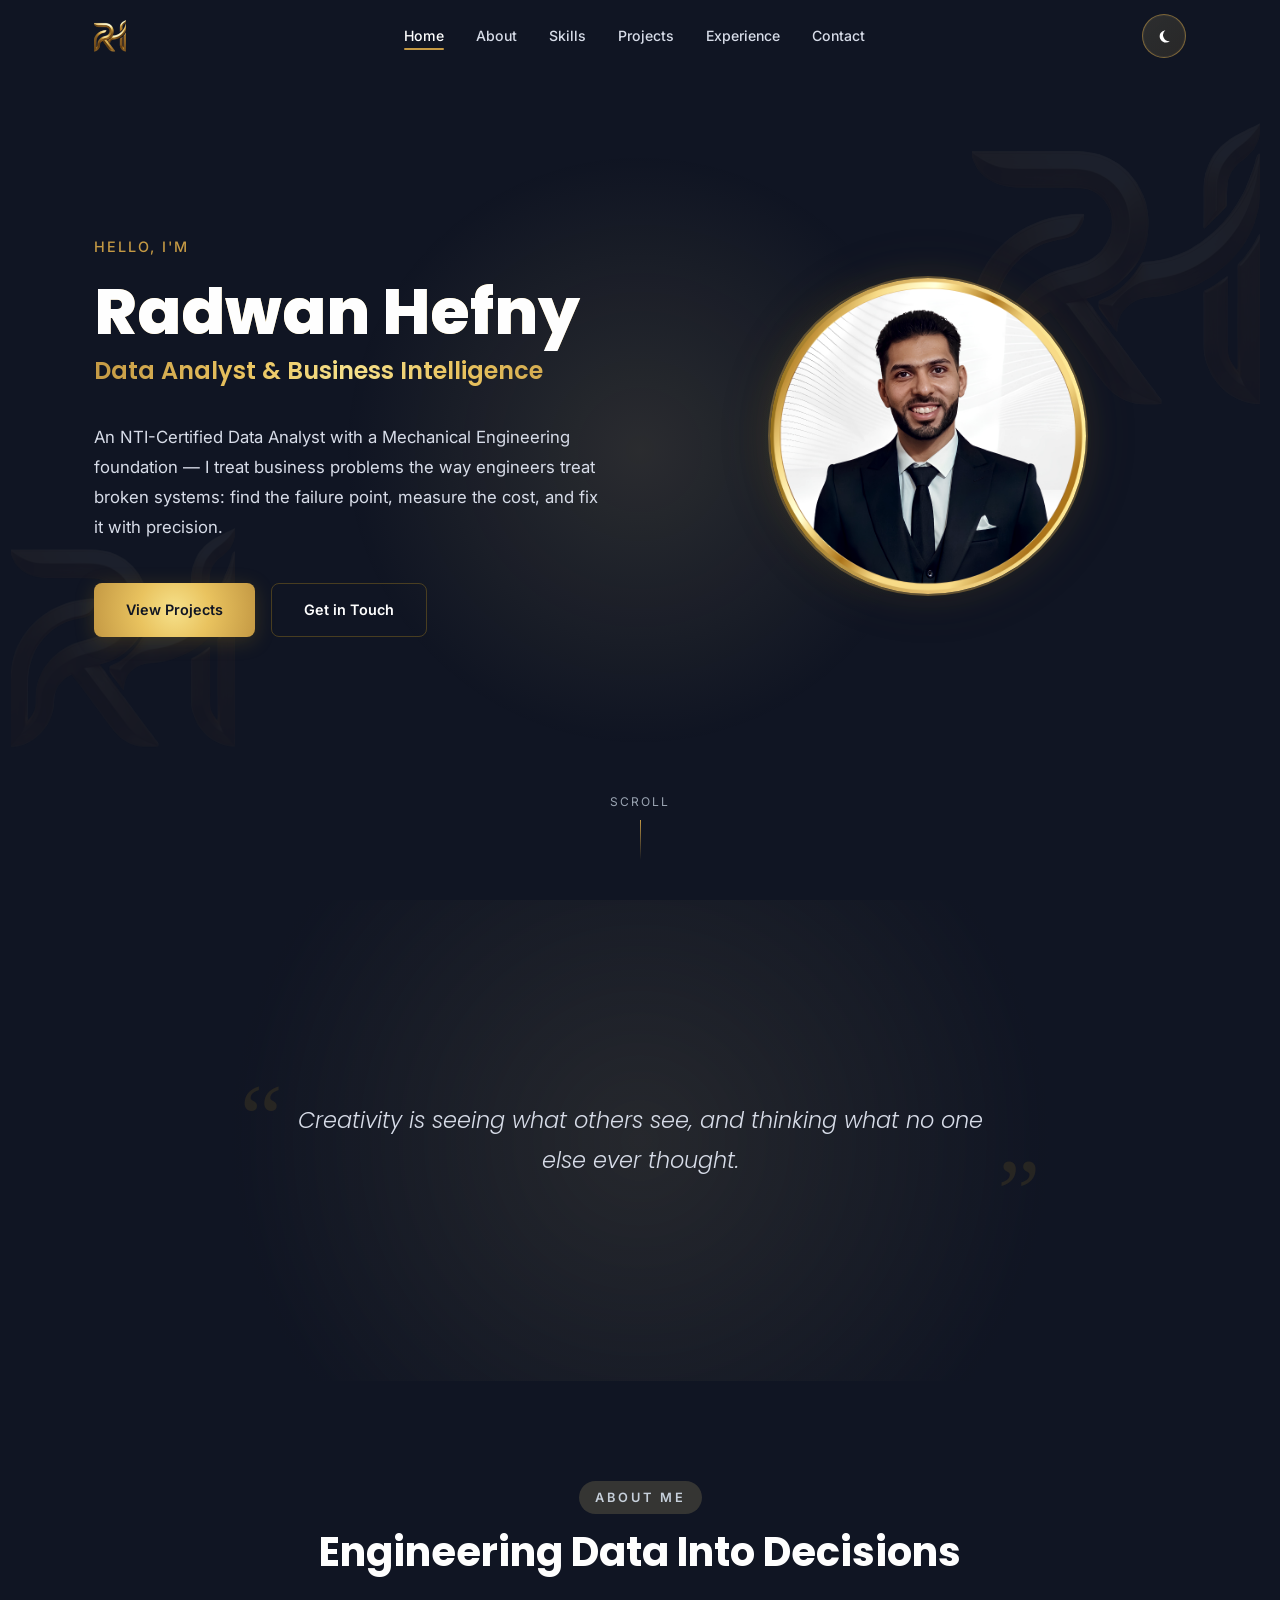
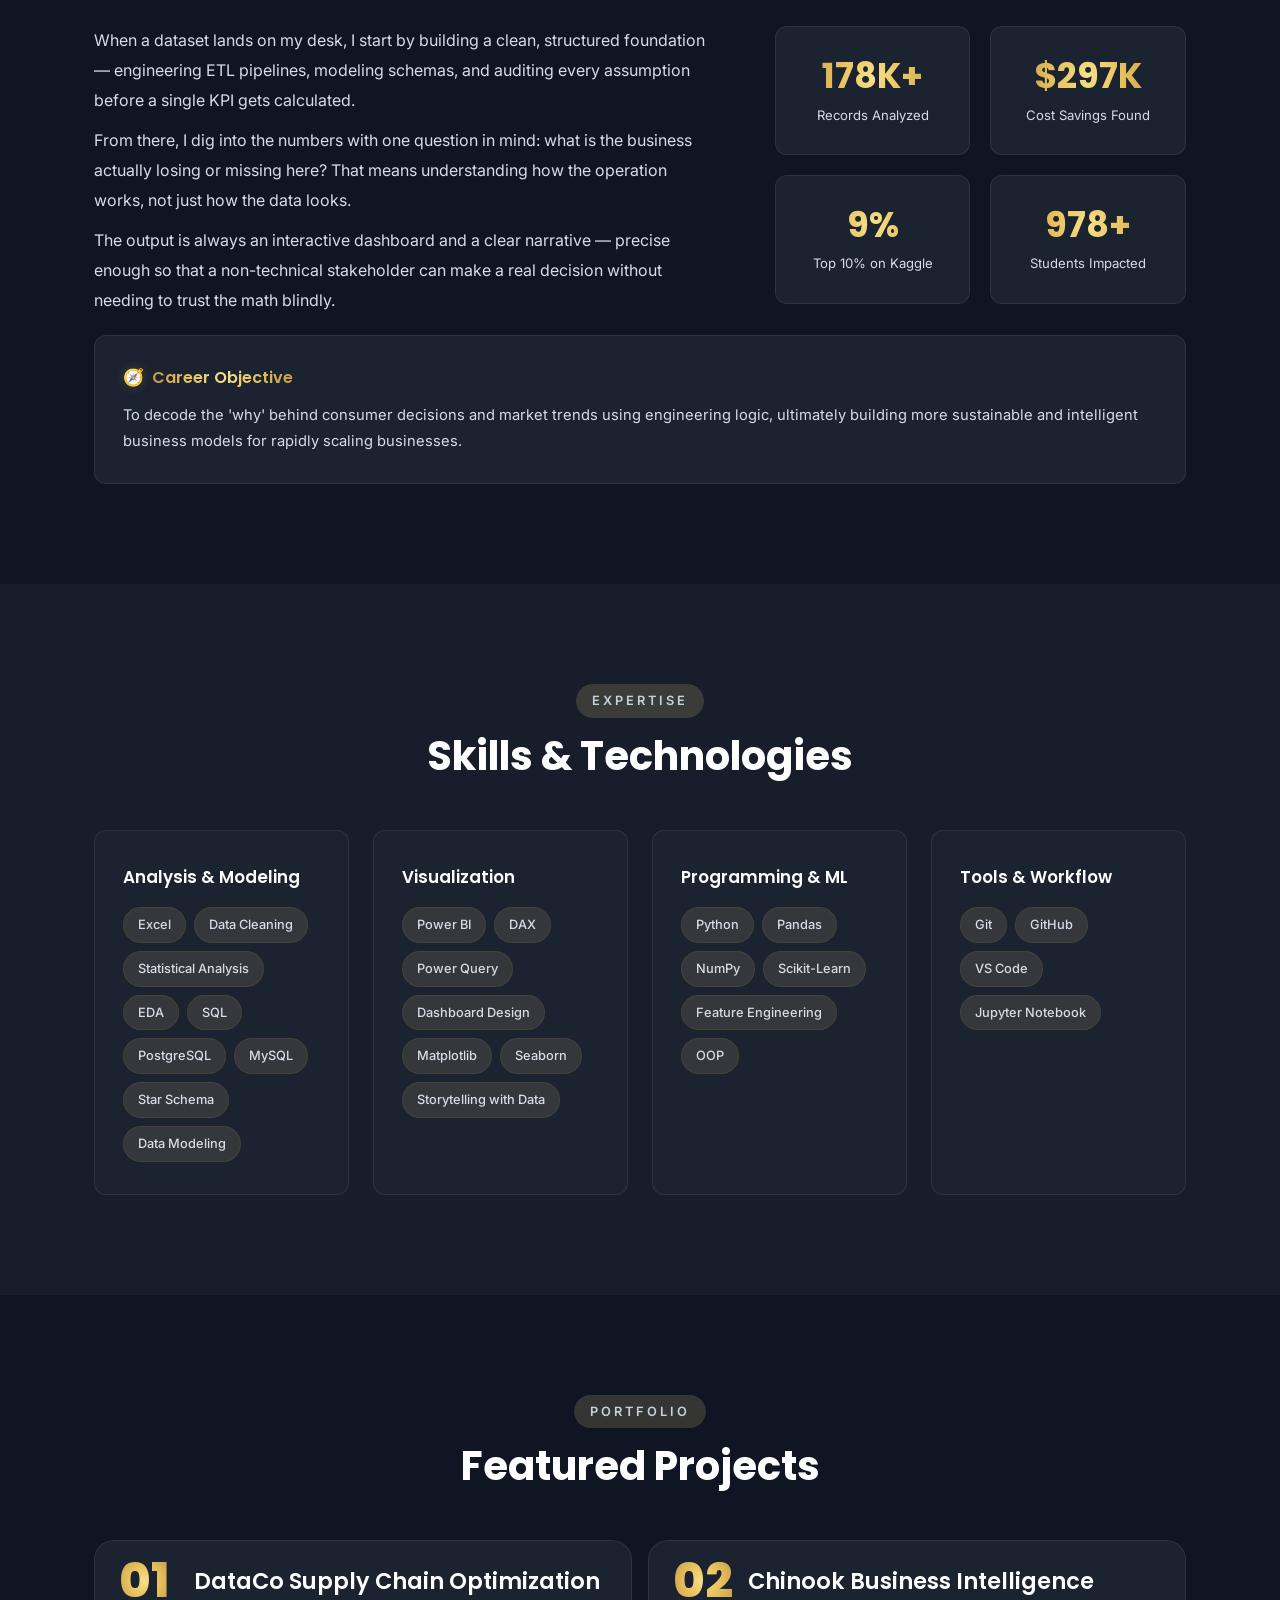
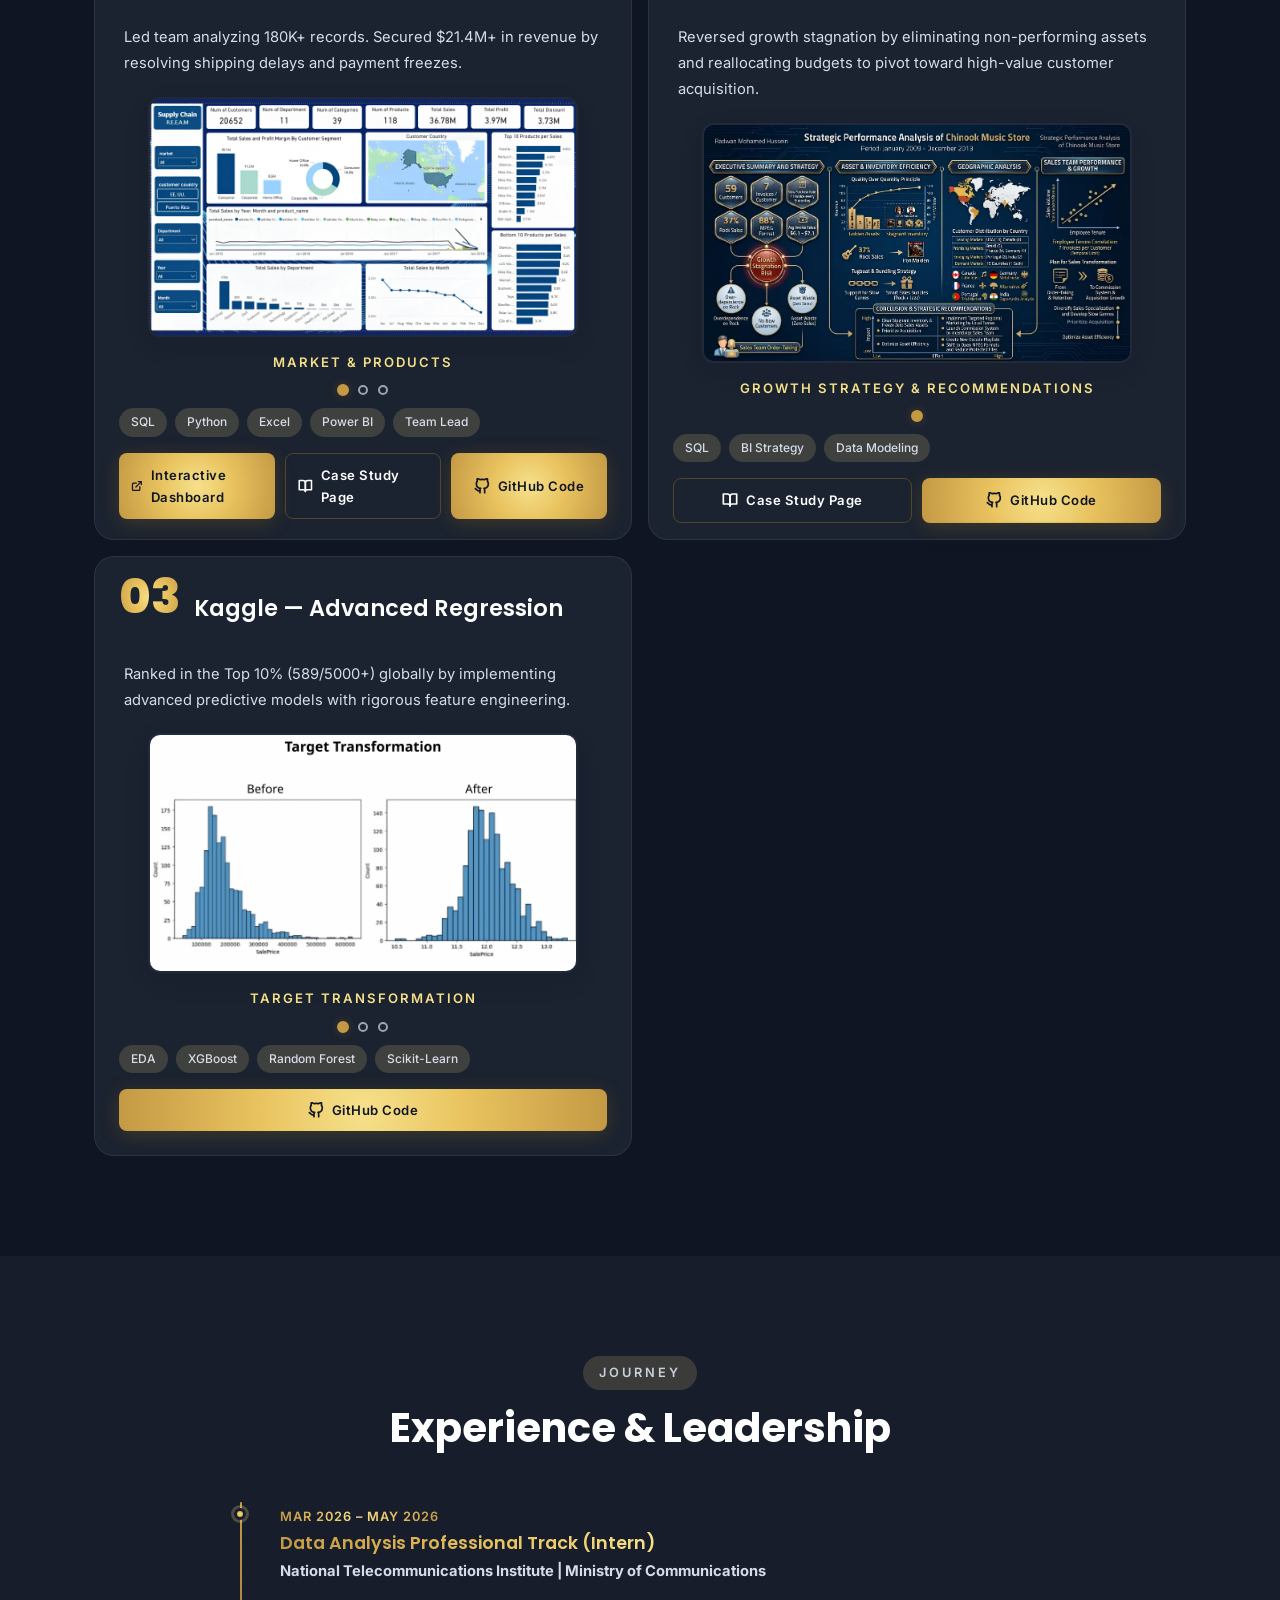
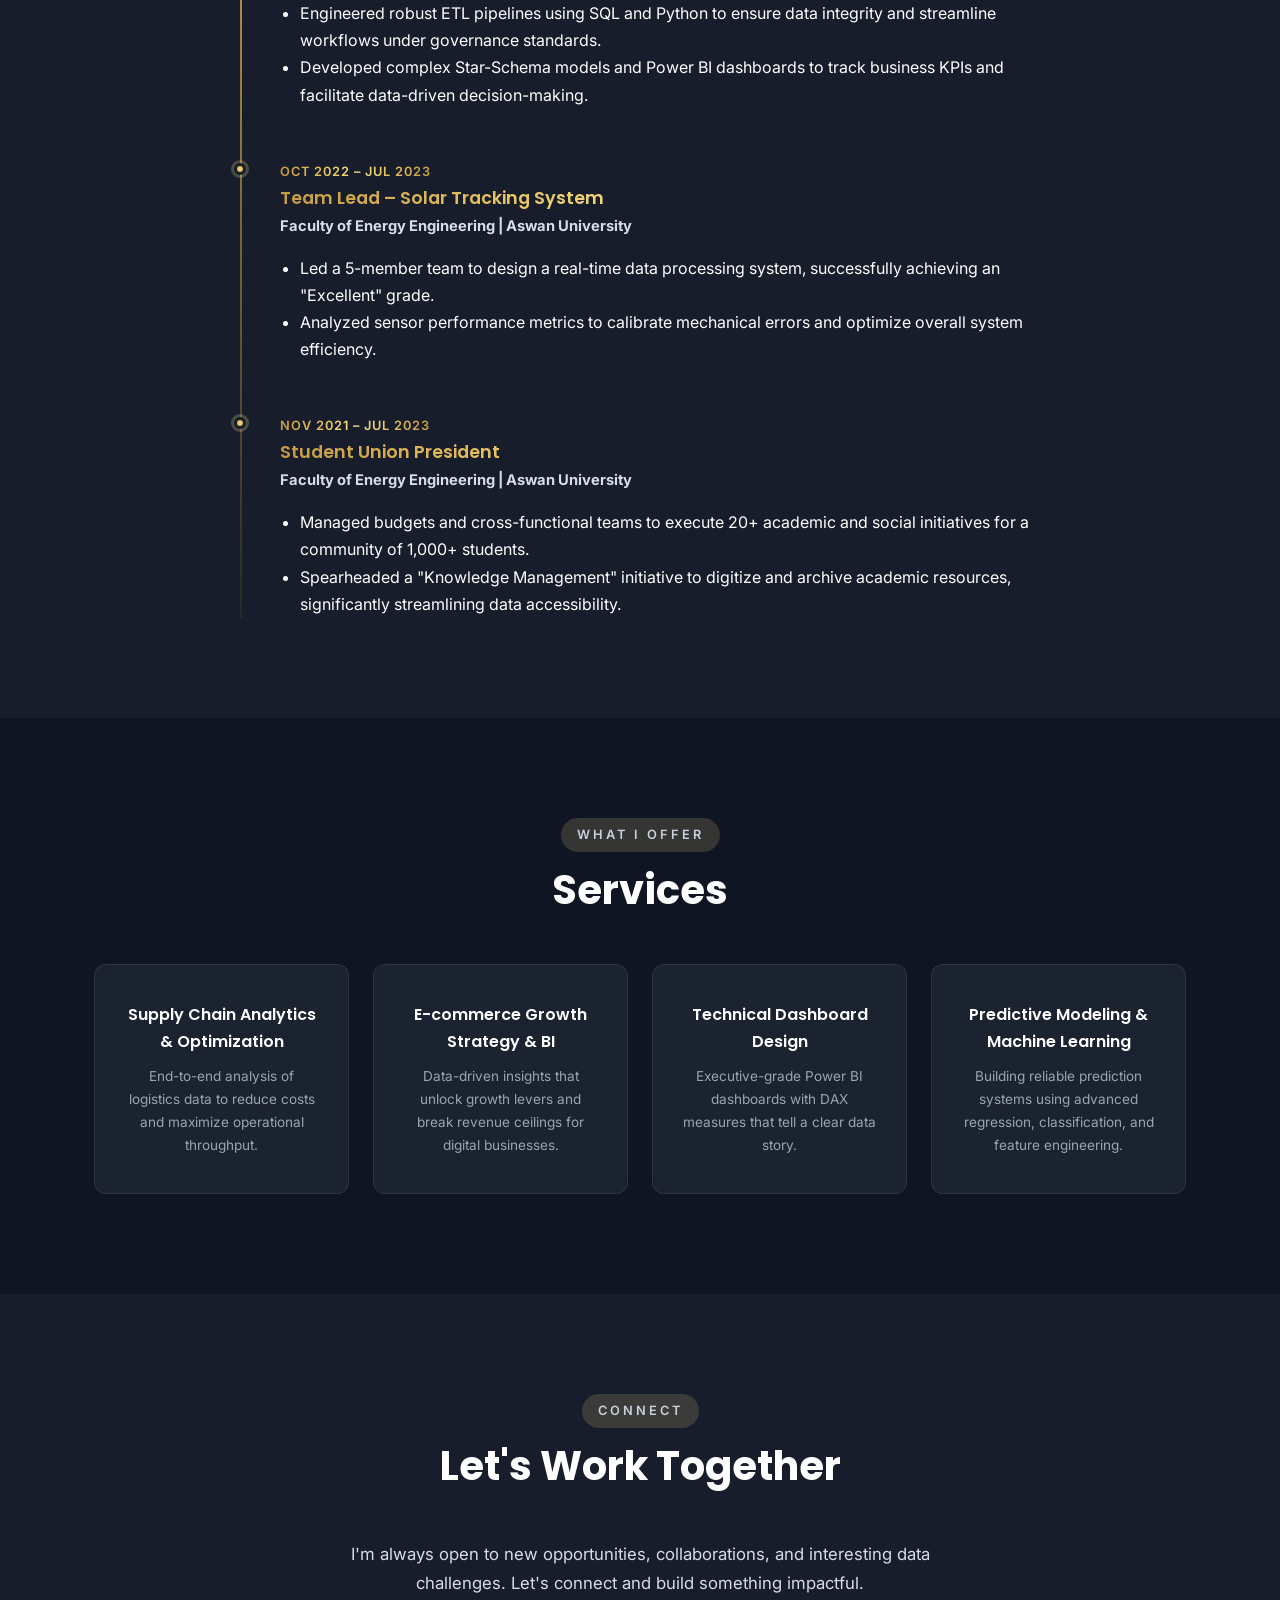
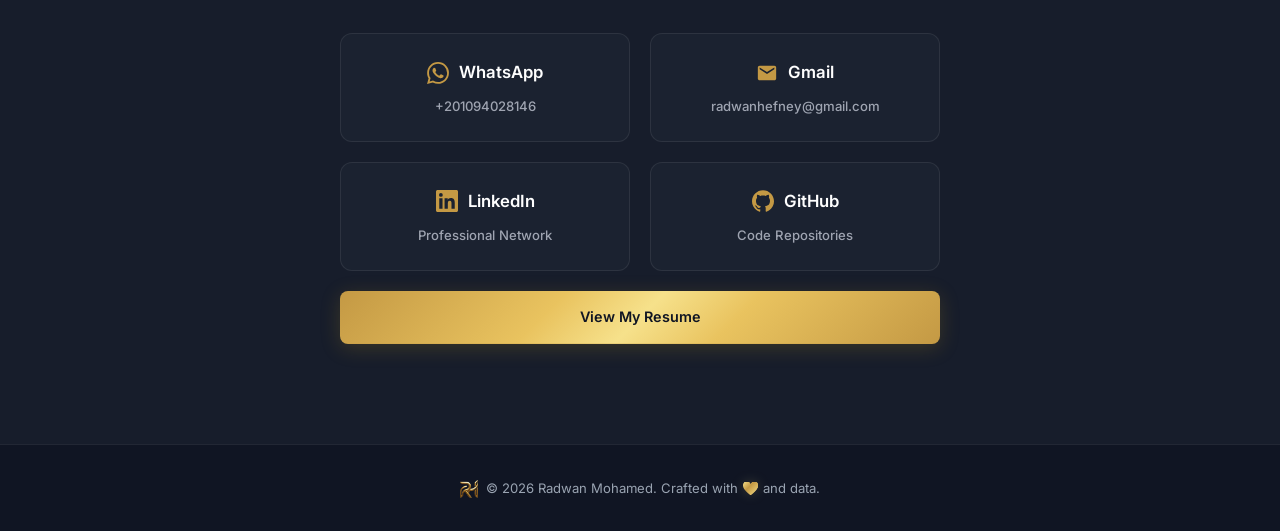
==== commit 7e71f336: "personal pranding 1" ====
--- a/index.html
+++ b/index.html
@@ -34,7 +34,7 @@
   <nav class="navbar" id="navbar">
     <div class="container">
       <a href="#home" class="nav-logo">
-        <img src="images/logo-nav.png" alt="Radwan Mohamed logo" class="nav-logo-img" />
+        <img src="images/logo-nav.webp" alt="Radwan Mohamed logo" class="nav-logo-img" />
       </a>
       <ul class="nav-links" id="navMenu">
         <li><a href="#home" class="active">Home</a></li>
@@ -46,8 +46,18 @@
       </ul>
       <div class="nav-actions">
         <button class="theme-toggle" id="themeToggle" aria-label="Toggle Theme">
-          <span class="moon-icon">🌙</span>
-          <span class="sun-icon">☀️</span>
+          <span class="moon-icon" aria-hidden="true">
+            <svg viewBox="0 0 24 24" fill="none" xmlns="http://www.w3.org/2000/svg">
+              <path d="M13.8 4.2a8.3 8.3 0 1 0 6 14.7 8.3 8.3 0 0 1-6-14.7Z" fill="currentColor" />
+              <path d="M16.2 7.8a4.1 4.1 0 0 1 2.8 3.8 4.2 4.2 0 0 0-2.8-3.8Z" fill="#0f172a" opacity="0.78" />
+            </svg>
+          </span>
+          <span class="sun-icon" aria-hidden="true">
+            <svg viewBox="0 0 24 24" fill="none" xmlns="http://www.w3.org/2000/svg">
+              <circle cx="12" cy="12" r="4.6" fill="currentColor" />
+              <path d="M12 2.5v2.7M12 18.8v2.7M2.5 12h2.7M18.8 12h2.7M4.8 4.8l1.9 1.9M17.3 17.3l1.9 1.9M4.8 19.2l1.9-1.9M17.3 6.7l1.9-1.9" stroke="currentColor" stroke-width="1.8" stroke-linecap="round" />
+            </svg>
+          </span>
         </button>
         <button class="nav-toggle" id="navToggle" aria-label="Toggle navigation">
           <span></span><span></span><span></span>
@@ -64,8 +74,8 @@
         <div class="hero-grid">
           <div class="hero-content">
             <p class="hero-greeting">Hello, I'm</p>
-            <h1 class="hero-name">Radwan Mohamed</h1>
-            <p class="hero-title">Data Analyst &amp; Insights Engineer</p>
+            <h1 class="hero-name">Radwan Hefny</h1>
+            <p class="hero-title">Data Analyst &amp; Business Intelligence</p>
             <p class="hero-desc">An NTI-Certified Data Analyst with a Mechanical Engineering foundation — I treat business problems the way engineers treat broken systems: find the failure point, measure the cost, and fix it with precision.</p>
             <div class="hero-buttons">
               <a href="#projects" class="btn btn-primary">View Projects</a>
@@ -128,7 +138,7 @@
             </div>
           </div>
           <div class="about-objective reveal">
-            <h3><span class="objective-emoji">🎯</span> <span class="objective-text">Career Objective</span></h3>
+            <h3><span class="objective-emoji emoji-gold">🧭</span> <span class="objective-text">Career Objective</span></h3>
             <p>To decode the 'why' behind consumer decisions and market trends using engineering logic, ultimately
               building more sustainable and intelligent business models for rapidly scaling businesses.</p>
           </div>
@@ -144,7 +154,6 @@
         </div>
         <div class="skills-grid" data-stagger>
           <div class="skill-category reveal">
-            <span class="skill-icon">📊</span>
             <h3>Analysis & Modeling</h3>
             <div class="skill-tags">
               <span class="skill-tag">Excel</span>
@@ -159,7 +168,6 @@
             </div>
           </div>
           <div class="skill-category reveal">
-            <span class="skill-icon">📈</span>
             <h3>Visualization</h3>
             <div class="skill-tags">
               <span class="skill-tag">Power BI</span>
@@ -172,7 +180,6 @@
             </div>
           </div>
           <div class="skill-category reveal">
-            <span class="skill-icon">🤖</span>
             <h3>Programming & ML</h3>
             <div class="skill-tags">
               <span class="skill-tag">Python</span>
@@ -184,7 +191,6 @@
             </div>
           </div>
           <div class="skill-category reveal">
-            <span class="skill-icon">🛠️</span>
             <h3>Tools & Workflow</h3>
             <div class="skill-tags">
               <span class="skill-tag">Git</span>
@@ -456,22 +462,18 @@
         </div>
         <div class="services-grid" data-stagger>
           <div class="service-card reveal">
-            <span class="service-icon">🔗</span>
             <h3>Supply Chain Analytics & Optimization</h3>
             <p>End-to-end analysis of logistics data to reduce costs and maximize operational throughput.</p>
           </div>
           <div class="service-card reveal">
-            <span class="service-icon">🚀</span>
             <h3>E-commerce Growth Strategy & BI</h3>
             <p>Data-driven insights that unlock growth levers and break revenue ceilings for digital businesses.</p>
           </div>
           <div class="service-card reveal">
-            <span class="service-icon">📋</span>
             <h3>Technical Dashboard Design</h3>
             <p>Executive-grade Power BI dashboards with DAX measures that tell a clear data story.</p>
           </div>
           <div class="service-card reveal">
-            <span class="service-icon">🧠</span>
             <h3>Predictive Modeling & Machine Learning</h3>
             <p>Building reliable prediction systems using advanced regression, classification, and feature engineering.
             </p>
@@ -575,7 +577,7 @@
 
   <footer class="footer">
     <div class="container">
-      <p><img src="images/logo-nav.png" alt="Radwan brand logo" class="footer-logo-mark" />&copy; 2026 Radwan Mohamed. Crafted with <span>♥</span> and data.</p>
+      <p><img src="images/logo-nav.webp" alt="Radwan brand logo" class="footer-logo-mark" />&copy; 2026 Radwan Mohamed. Crafted with <span class="emoji-gold footer-heart">💛</span> and data.</p>
     </div>
   </footer>
 
--- a/css/style.css
+++ b/css/style.css
@@ -109,6 +109,28 @@
   padding: 0 24px;
 }
 
+.emoji-gold {
+  display: inline-block;
+  background: var(--accent-gradient);
+  -webkit-background-clip: text;
+  background-clip: text;
+  color: transparent;
+  line-height: 1;
+  font-size: 1.05em;
+  filter: drop-shadow(0 0 6px rgba(246, 225, 139, 0.18));
+}
+
+.footer-heart {
+  display: inline-block;
+  animation: pulse 1.5s ease-in-out infinite;
+}
+
+@keyframes pulse {
+  0% { transform: scale(1); }
+  50% { transform: scale(1.12); }
+  100% { transform: scale(1); }
+}
+
 /* ===== Section Base ===== */
 .section {
   padding: 100px 0;
@@ -223,11 +245,11 @@
 
 /* ===== Theme Toggle ===== */
 .theme-toggle {
-  background: var(--bg-card);
-  border: 1px solid var(--border);
+  background: linear-gradient(135deg, rgba(246, 225, 139, 0.12), rgba(196, 153, 68, 0.14));
+  border: 1px solid rgba(196, 153, 68, 0.55);
   color: var(--text-primary);
-  width: 40px;
-  height: 40px;
+  width: 44px;
+  height: 44px;
   border-radius: 50%;
   display: flex;
   align-items: center;
@@ -235,13 +257,37 @@
   cursor: pointer;
   transition: all var(--transition);
   font-size: 1.1rem;
+  box-shadow: inset 0 0 0 1px rgba(255, 255, 255, 0.04);
 }
 
 .theme-toggle:hover {
-  border-color: var(--accent);
-  color: var(--accent);
-  transform: rotate(15deg);
-  box-shadow: var(--shadow-glow);
+  border-color: var(--accent-light);
+  color: var(--accent-light);
+  transform: rotate(15deg) scale(1.03);
+  box-shadow: 0 0 0 1px rgba(246, 225, 139, 0.12), var(--shadow-glow);
+}
+
+.theme-toggle .moon-icon,
+.theme-toggle .sun-icon {
+  display: inline-flex;
+  align-items: center;
+  justify-content: center;
+  line-height: 1;
+}
+
+.theme-toggle .moon-icon svg,
+.theme-toggle .sun-icon svg {
+  width: 18px;
+  height: 18px;
+  display: block;
+}
+
+.theme-toggle .moon-icon svg {
+  color: #ffffff;
+}
+
+.theme-toggle .sun-icon svg {
+  color: var(--accent-light);
 }
 
 .theme-toggle .sun-icon {
@@ -249,7 +295,7 @@
 }
 
 body.light-mode .theme-toggle .sun-icon {
-  display: block;
+  display: inline-flex;
 }
 
 body.light-mode .theme-toggle .moon-icon {
@@ -400,8 +446,8 @@
   height: 320px;
   border-radius: 50%;
   overflow: hidden;
-  border: 3px solid var(--border-hover);
-  box-shadow: 0 0 50px rgba(177, 137, 30, 0.15), 0 0 100px rgba(177, 137, 30, 0.05);
+  border: 2px solid rgba(196, 153, 68, 0.45);
+  box-shadow: 0 0 34px rgba(177, 137, 30, 0.12), 0 0 72px rgba(177, 137, 30, 0.05);
   position: relative;
   z-index: 2;
   transition: all 0.5s ease;
@@ -417,7 +463,8 @@
   width: 100%;
   height: 100%;
   object-fit: cover;
-  object-position: center top;
+  object-position: 50% 20%;
+  transform: scale(1.08);
   filter: grayscale(10%) contrast(1.05);
   transition: filter 0.5s ease;
 }
@@ -482,7 +529,7 @@
   pointer-events: none;
   z-index: -1;
   opacity: 0.05;
-  background-image: url("../images/logo-nav.png"), url("../images/logo-nav.png");
+  background-image: url("../images/logo-nav.webp"), url("../images/logo-nav.webp");
   background-repeat: no-repeat, no-repeat;
   background-position: 98% 20%, 1% 78%;
   background-size: 18rem, 14rem;
